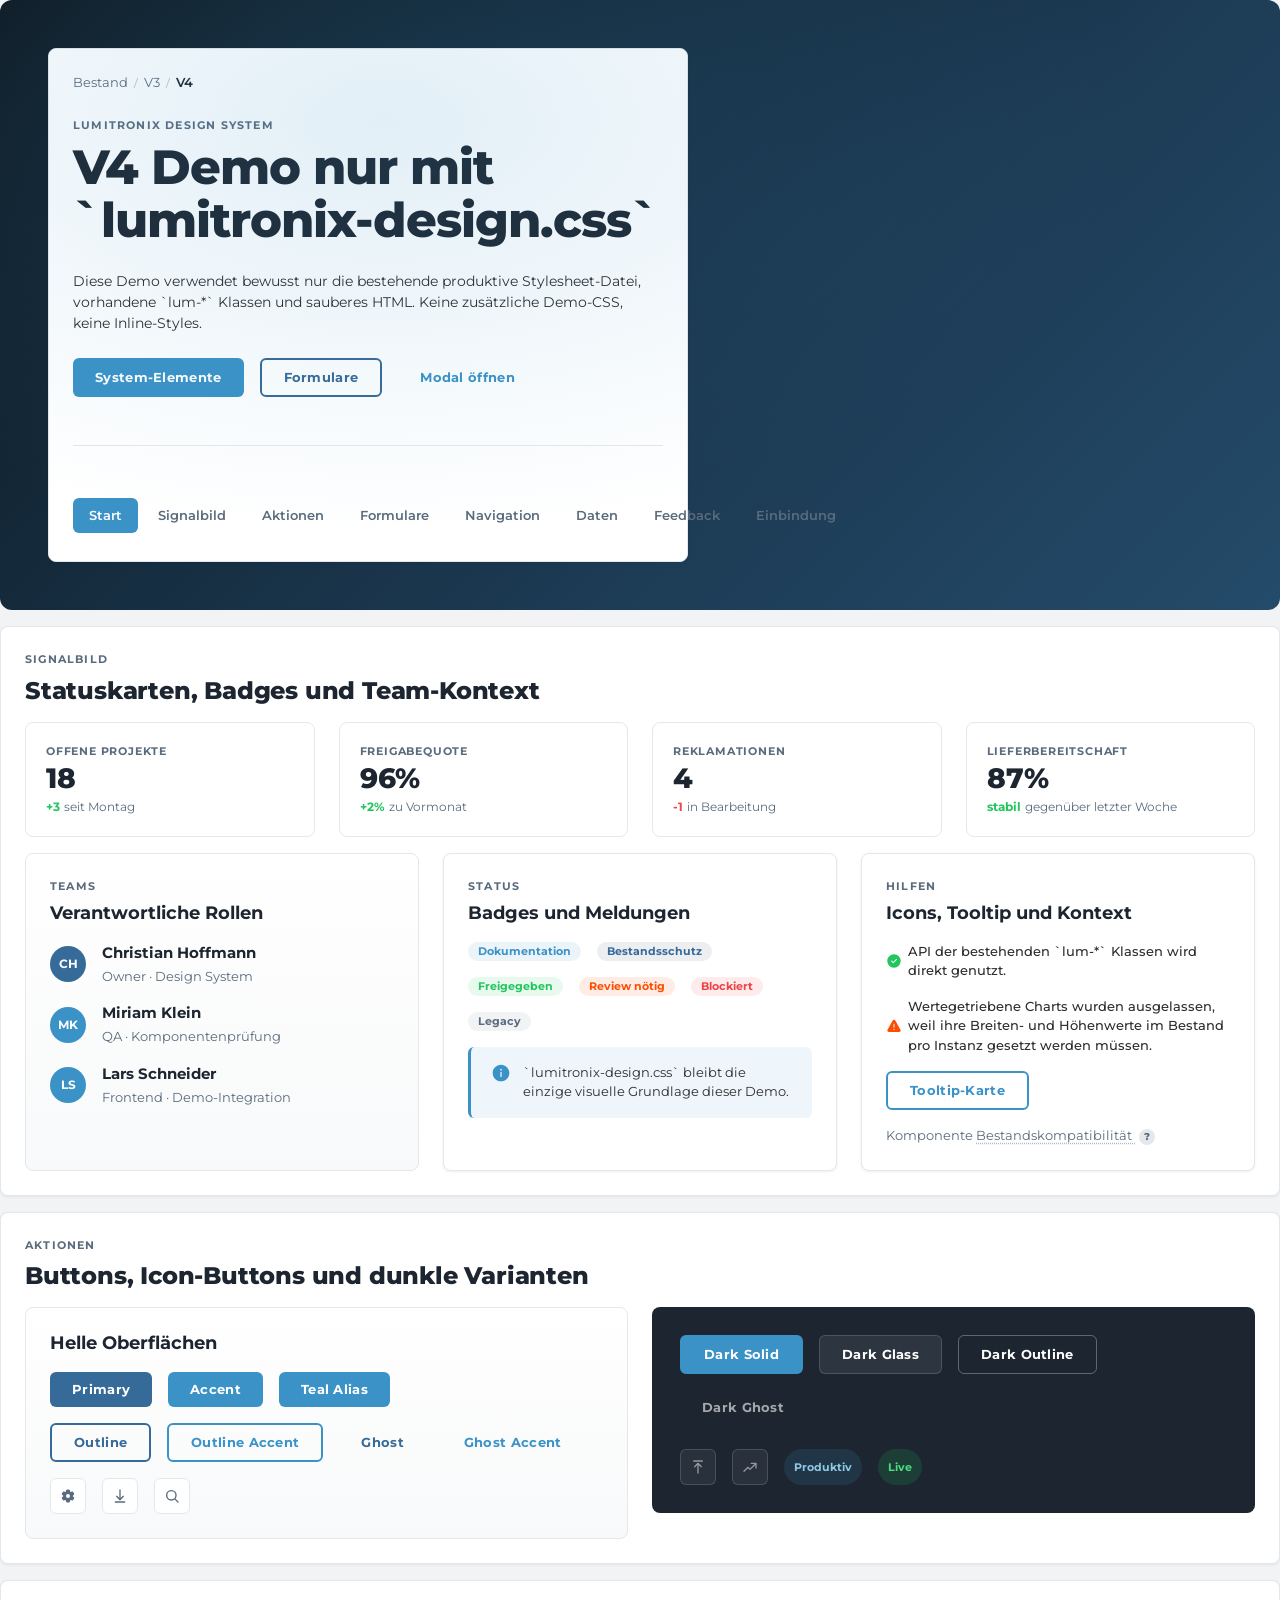
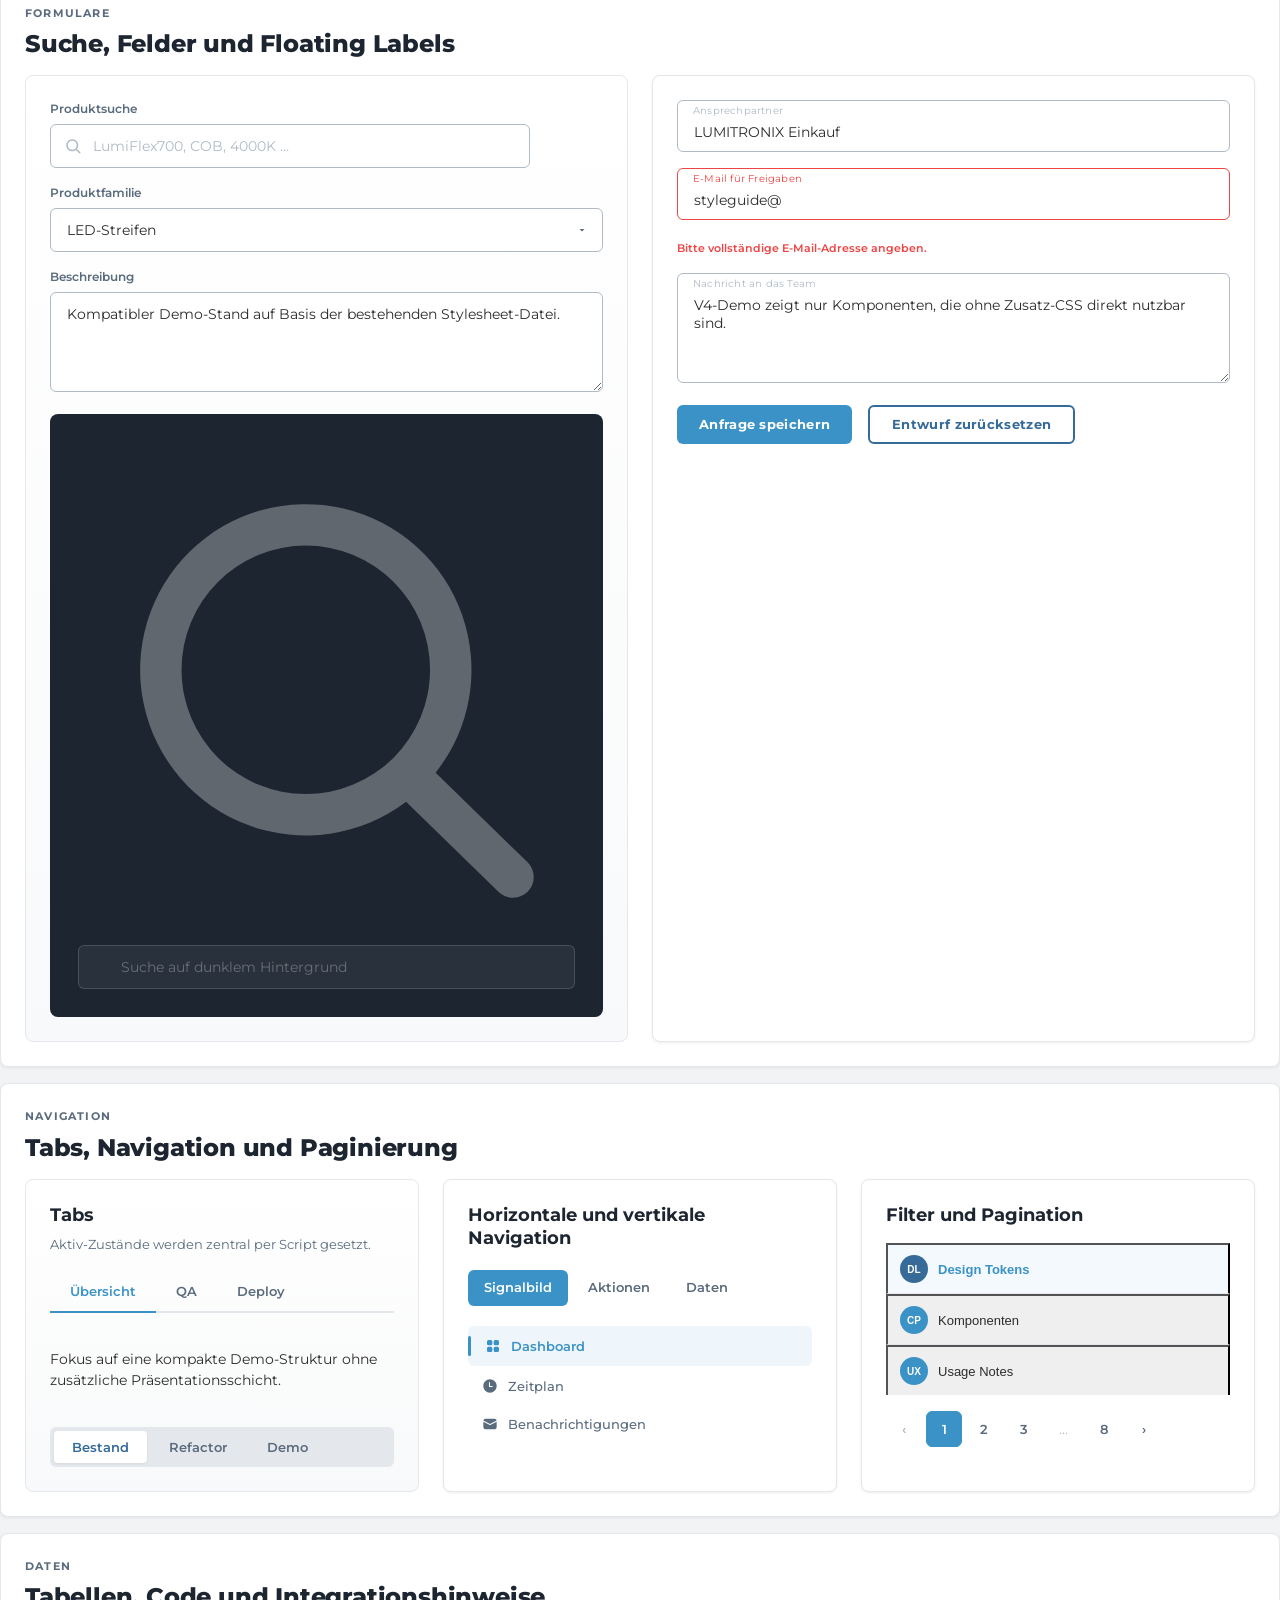
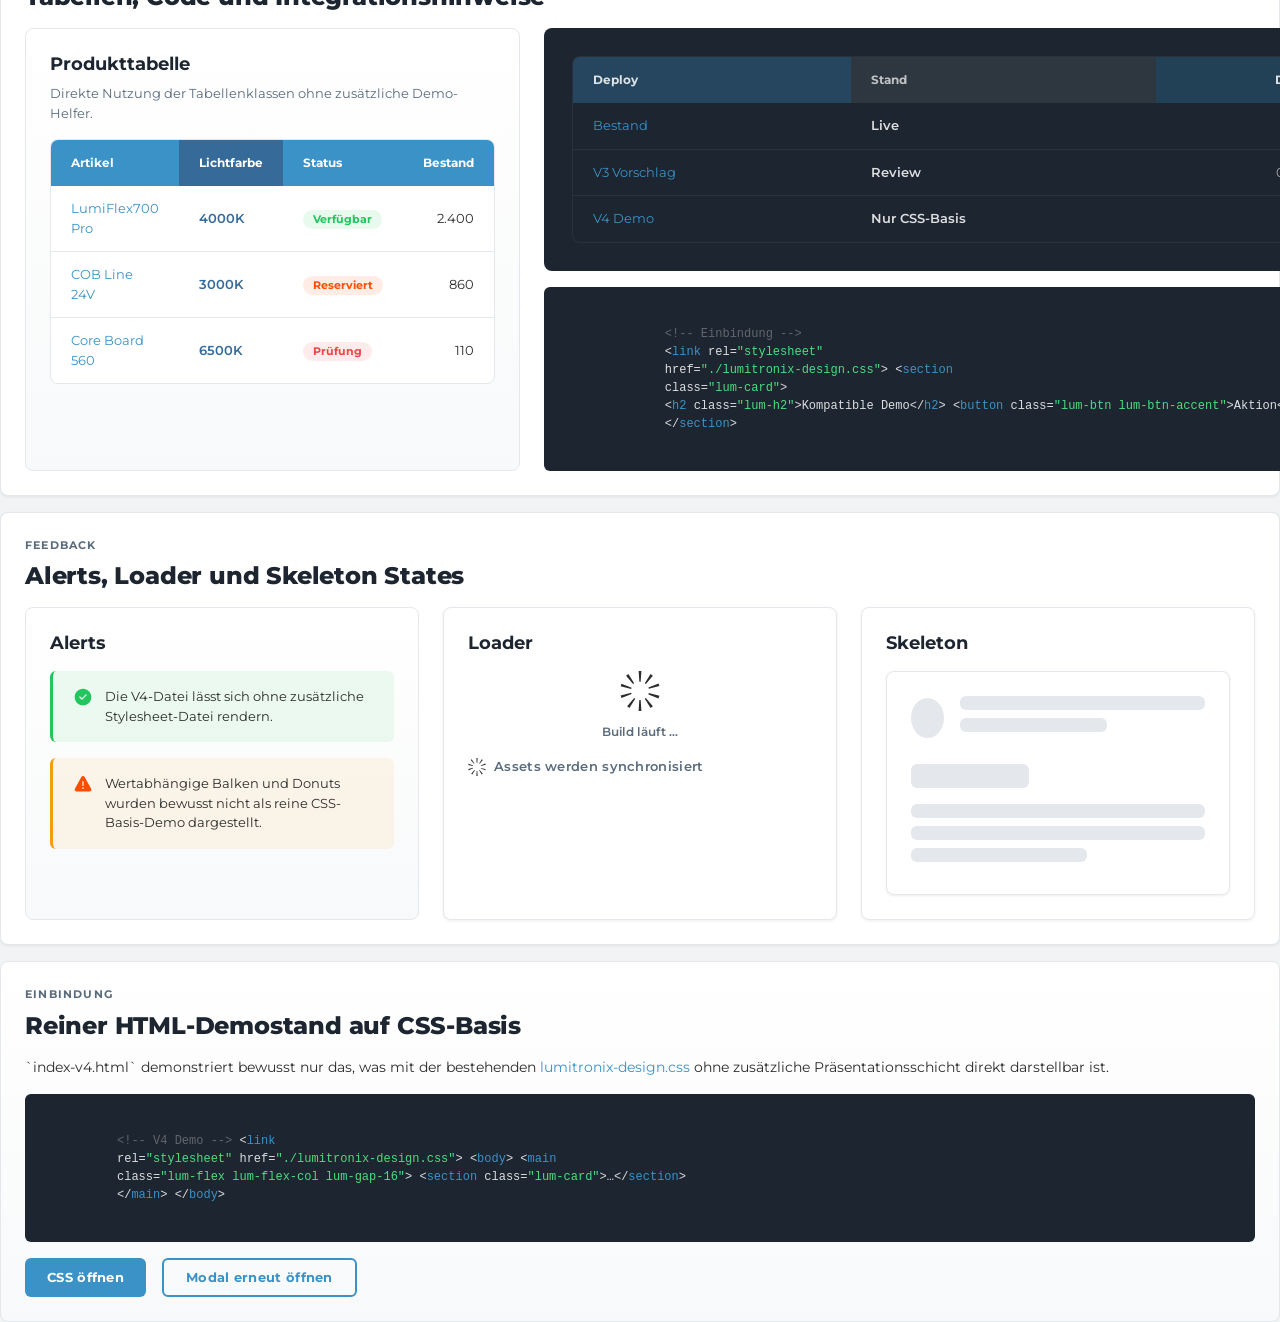
==== index-v4.html @ f173849e "feat: add v4 demo based on base stylesheet" ====
<!doctype html>
<html lang="de">
  <head>
    <meta charset="UTF-8" />
    <meta name="viewport" content="width=device-width,initial-scale=1.0" />
    <title>LUMITRONIX – Demo V4</title>
    <link rel="stylesheet" href="./lumitronix-design.css" />
    <link
      href="https://fonts.googleapis.com/css2?family=Montserrat:wght@400;500;600;700;800&display=swap"
      rel="stylesheet"
    />
    <link
      href="https://fonts.googleapis.com/css2?family=Oswald:wght@400;500;600;700&display=swap"
      rel="stylesheet"
    />
  </head>
  <body>
    <main class="lum-flex lum-flex-col lum-gap-16">
      <section id="start" class="lum-hero-bg">
        <div class="lum-card lum-max-w-lg">
          <nav class="lum-breadcrumbs" aria-label="Kontext">
            <a href="./index.html">Bestand</a>
            <span class="sep">/</span>
            <a href="./index-v3.html">V3</a>
            <span class="sep">/</span>
            <span class="current">V4</span>
          </nav>

          <p class="lum-overline lum-mt-24">LUMITRONIX Design System</p>
          <h1 class="lum-display lum-mt-8">
            V4 Demo nur mit `lumitronix-design.css`
          </h1>
          <p class="lum-body lum-mt-24">
            Diese Demo verwendet bewusst nur die bestehende produktive
            Stylesheet-Datei, vorhandene `lum-*` Klassen und sauberes HTML.
            Keine zusätzliche Demo-CSS, keine Inline-Styles.
          </p>

          <div class="lum-flex lum-flex-wrap lum-gap-16 lum-mt-24">
            <a class="lum-btn lum-btn-accent" href="#signalbild">
              System-Elemente
            </a>
            <a class="lum-btn lum-btn-outline" href="#formulare"> Formulare </a>
            <button
              class="lum-btn lum-btn-ghost-accent"
              type="button"
              data-modal-open="demo-modal"
            >
              Modal öffnen
            </button>
          </div>

          <div class="lum-divider"></div>

          <nav class="lum-nav-h" aria-label="Abschnitte">
            <a class="active" href="#start">Start</a>
            <a href="#signalbild">Signalbild</a>
            <a href="#aktionen">Aktionen</a>
            <a href="#formulare">Formulare</a>
            <a href="#navigation">Navigation</a>
            <a href="#daten">Daten</a>
            <a href="#feedback">Feedback</a>
            <a href="#integration">Einbindung</a>
          </nav>
        </div>
      </section>

      <section
        id="signalbild"
        class="lum-card lum-flex lum-flex-col lum-gap-16"
      >
        <div>
          <p class="lum-overline">Signalbild</p>
          <h2 class="lum-h2 lum-mt-8">Statuskarten, Badges und Team-Kontext</h2>
        </div>

        <div class="lum-grid-4">
          <article class="lum-stat-card">
            <span class="lum-stat-card-label">Offene Projekte</span>
            <strong class="lum-stat-card-value">18</strong>
            <span class="lum-stat-card-sub">
              <span class="lum-stat-card-up">+3</span>
              seit Montag
            </span>
          </article>

          <article class="lum-stat-card">
            <span class="lum-stat-card-label">Freigabequote</span>
            <strong class="lum-stat-card-value">96%</strong>
            <span class="lum-stat-card-sub">
              <span class="lum-stat-card-up">+2%</span>
              zu Vormonat
            </span>
          </article>

          <article class="lum-stat-card">
            <span class="lum-stat-card-label">Reklamationen</span>
            <strong class="lum-stat-card-value">4</strong>
            <span class="lum-stat-card-sub">
              <span class="lum-stat-card-down">-1</span>
              in Bearbeitung
            </span>
          </article>

          <article class="lum-stat-card">
            <span class="lum-stat-card-label">Lieferbereitschaft</span>
            <strong class="lum-stat-card-value">87%</strong>
            <span class="lum-stat-card-sub">
              <span class="lum-stat-card-up">stabil</span>
              gegenüber letzter Woche
            </span>
          </article>
        </div>

        <div class="lum-grid-3">
          <article class="lum-card-gradient lum-flex lum-flex-col lum-gap-16">
            <div>
              <p class="lum-overline">Teams</p>
              <h3 class="lum-h3 lum-mt-8">Verantwortliche Rollen</h3>
            </div>

            <div class="lum-flex lum-flex-col lum-gap-16">
              <div class="lum-flex-center lum-gap-16">
                <span class="lum-avatar lum-avatar-md lum-avatar-primary"
                  >CH</span
                >
                <div class="lum-flex lum-flex-col lum-gap-4">
                  <strong class="lum-h4">Christian Hoffmann</strong>
                  <span class="lum-body-sm">Owner · Design System</span>
                </div>
              </div>

              <div class="lum-flex-center lum-gap-16">
                <span class="lum-avatar lum-avatar-md lum-avatar-accent"
                  >MK</span
                >
                <div class="lum-flex lum-flex-col lum-gap-4">
                  <strong class="lum-h4">Miriam Klein</strong>
                  <span class="lum-body-sm">QA · Komponentenprüfung</span>
                </div>
              </div>

              <div class="lum-flex-center lum-gap-16">
                <span class="lum-avatar lum-avatar-md lum-avatar-teal">LS</span>
                <div class="lum-flex lum-flex-col lum-gap-4">
                  <strong class="lum-h4">Lars Schneider</strong>
                  <span class="lum-body-sm">Frontend · Demo-Integration</span>
                </div>
              </div>
            </div>
          </article>

          <article class="lum-card lum-flex lum-flex-col lum-gap-16">
            <div>
              <p class="lum-overline">Status</p>
              <h3 class="lum-h3 lum-mt-8">Badges und Meldungen</h3>
            </div>

            <div class="lum-flex lum-flex-wrap lum-gap-16">
              <span class="lum-badge lum-badge-accent">Dokumentation</span>
              <span class="lum-badge lum-badge-primary">Bestandsschutz</span>
              <span class="lum-badge lum-badge-green">Freigegeben</span>
              <span class="lum-badge lum-badge-orange">Review nötig</span>
              <span class="lum-badge lum-badge-red">Blockiert</span>
              <span class="lum-badge lum-badge-gray">Legacy</span>
            </div>

            <div class="lum-alert lum-alert-info">
              <span class="lum-icon lum-icon-accent lum-icon-md">
                <svg viewBox="0 0 24 24" aria-hidden="true">
                  <path
                    d="M12.002 1.999c5.523 0 10.001 4.478 10.001 10.002c0 5.523-4.478 10.001-10.001 10.001C6.478 22.002 2 17.524 2 12.001C2 6.477 6.478 1.999 12.002 1.999M12 10.5a.75.75 0 0 0-.75.75v5a.75.75 0 0 0 1.5 0v-5a.75.75 0 0 0-.75-.75M12 9a1 1 0 1 0 0-2a1 1 0 0 0 0 2"
                  />
                </svg>
              </span>
              <div>
                `lumitronix-design.css` bleibt die einzige visuelle Grundlage
                dieser Demo.
              </div>
            </div>
          </article>

          <article class="lum-card lum-flex lum-flex-col lum-gap-16">
            <div>
              <p class="lum-overline">Hilfen</p>
              <h3 class="lum-h3 lum-mt-8">Icons, Tooltip und Kontext</h3>
            </div>

            <span class="lum-icon-text">
              <span class="lum-icon lum-icon-green lum-icon-sm">
                <svg viewBox="0 0 24 24" aria-hidden="true">
                  <path
                    d="M12 2c5.523 0 10 4.477 10 10s-4.477 10-10 10S2 17.523 2 12S6.477 2 12 2m3.22 6.97l-4.47 4.47l-1.97-1.97a.75.75 0 0 0-1.06 1.06l2.5 2.5a.75.75 0 0 0 1.06 0l5-5a.75.75 0 1 0-1.06-1.06"
                  />
                </svg>
              </span>
              API der bestehenden `lum-*` Klassen wird direkt genutzt.
            </span>

            <span class="lum-icon-text">
              <span class="lum-icon lum-icon-orange lum-icon-sm">
                <svg viewBox="0 0 24 24" aria-hidden="true">
                  <path
                    d="M10.03 3.659c.856-1.548 3.081-1.548 3.937 0l7.746 14.001c.83 1.5-.255 3.34-1.969 3.34H4.254c-1.715 0-2.8-1.84-1.97-3.34zM12.997 17A.999.999 0 1 0 11 17a.999.999 0 0 0 1.997 0m-.259-7.853a.75.75 0 0 0-1.493.103l.004 4.501l.007.102a.75.75 0 0 0 1.493-.103l-.004-4.502z"
                  />
                </svg>
              </span>
              Wertegetriebene Charts wurden ausgelassen, weil ihre Breiten- und
              Höhenwerte im Bestand pro Instanz gesetzt werden müssen.
            </span>

            <div class="lum-tooltip-card">
              <button
                class="lum-btn lum-btn-sm lum-btn-outline-accent"
                type="button"
              >
                Tooltip-Karte
              </button>
              <div class="lum-tooltip-content">
                Die Demo bleibt absichtlich nah an der vorhandenen CSS-API und
                verzichtet auf zusätzliche Hüllklassen.
              </div>
            </div>

            <p class="lum-body-sm">
              Komponente
              <span
                class="lum-tooltip-text"
                data-tooltip="Public API bleibt erhalten, Demo verzichtet auf zusätzliche Präsentations-CSS."
              >
                Bestandskompatibilität
              </span>
              <span
                class="lum-info-icon"
                data-tooltip="Nur vorhandene Klassen aus der produktiven CSS-Datei."
                >?</span
              >
            </p>
          </article>
        </div>
      </section>

      <section id="aktionen" class="lum-card lum-flex lum-flex-col lum-gap-16">
        <div>
          <p class="lum-overline">Aktionen</p>
          <h2 class="lum-h2 lum-mt-8">
            Buttons, Icon-Buttons und dunkle Varianten
          </h2>
        </div>

        <div class="lum-grid-2">
          <article class="lum-card-gradient lum-flex lum-flex-col lum-gap-16">
            <h3 class="lum-h3">Helle Oberflächen</h3>

            <div class="lum-flex lum-flex-wrap lum-gap-16">
              <a class="lum-btn lum-btn-primary" href="#integration">Primary</a>
              <a class="lum-btn lum-btn-accent" href="#daten">Accent</a>
              <a class="lum-btn lum-btn-teal" href="#feedback">Teal Alias</a>
            </div>

            <div class="lum-flex lum-flex-wrap lum-gap-16">
              <button class="lum-btn lum-btn-outline" type="button">
                Outline
              </button>
              <button class="lum-btn lum-btn-outline-accent" type="button">
                Outline Accent
              </button>
              <button class="lum-btn lum-btn-ghost" type="button">Ghost</button>
              <button class="lum-btn lum-btn-ghost-accent" type="button">
                Ghost Accent
              </button>
            </div>

            <div class="lum-flex lum-flex-wrap lum-gap-16">
              <button
                class="lum-btn-icon"
                type="button"
                data-tooltip="Einstellungen"
              >
                <svg viewBox="0 0 24 24" aria-hidden="true">
                  <path
                    d="M12.012 2.25c.734.008 1.465.093 2.182.253a.75.75 0 0 1 .582.649l.17 1.527a1.384 1.384 0 0 0 1.927 1.116l1.4-.615a.75.75 0 0 1 .85.174a9.8 9.8 0 0 1 2.205 3.792a.75.75 0 0 1-.272.825l-1.241.916a1.38 1.38 0 0 0 0 2.226l1.243.915a.75.75 0 0 1 .272.826a9.8 9.8 0 0 1-2.204 3.792a.75.75 0 0 1-.849.175l-1.406-.617a1.38 1.38 0 0 0-1.926 1.114l-.17 1.526a.75.75 0 0 1-.571.647a9.5 9.5 0 0 1-4.406 0a.75.75 0 0 1-.572-.647l-.169-1.524a1.382 1.382 0 0 0-1.925-1.11l-1.406.616a.75.75 0 0 1-.85-.175a9.8 9.8 0 0 1-2.203-3.796a.75.75 0 0 1 .272-.826l1.243-.916a1.38 1.38 0 0 0 0-2.226l-1.243-.914a.75.75 0 0 1-.272-.826a9.8 9.8 0 0 1 2.205-3.792a.75.75 0 0 1 .85-.174l1.4.615a1.387 1.387 0 0 0 1.93-1.118l.17-1.526a.75.75 0 0 1 .583-.65q1.074-.238 2.201-.252M12 9a3 3 0 1 0 0 6a3 3 0 0 0 0-6"
                  />
                </svg>
              </button>

              <button
                class="lum-btn-icon"
                type="button"
                data-tooltip="Download"
              >
                <svg viewBox="0 0 24 24" aria-hidden="true">
                  <path
                    d="M13 3a1 1 0 1 0-2 0v12.086l-3.293-3.293a1 1 0 0 0-1.414 1.414l5 5a1 1 0 0 0 1.414 0l5-5a1 1 0 0 0-1.414-1.414L13 15.086zM5 20a1 1 0 1 0 0 2h14a1 1 0 1 0 0-2z"
                  />
                </svg>
              </button>

              <button class="lum-btn-icon" type="button" data-tooltip="Suchen">
                <svg viewBox="0 0 24 24" aria-hidden="true">
                  <path
                    d="M15.843 17.368a8 8 0 1 1 1.428-1.4l4.427 4.316a1 1 0 1 1-1.396 1.432zM17 11a6 6 0 1 0-12 0a6 6 0 0 0 12 0"
                  />
                </svg>
              </button>
            </div>
          </article>

          <article class="lum-flex lum-flex-col lum-gap-16">
            <div class="lum-dark-bg">
              <div class="lum-flex lum-flex-wrap lum-gap-16">
                <button class="lum-btn lum-btn-dark-solid" type="button">
                  Dark Solid
                </button>
                <button class="lum-btn lum-btn-dark-glass" type="button">
                  Dark Glass
                </button>
                <button class="lum-btn lum-btn-dark-outline" type="button">
                  Dark Outline
                </button>
                <button class="lum-btn lum-btn-dark-ghost" type="button">
                  Dark Ghost
                </button>
              </div>

              <div class="lum-mt-24">
                <div class="lum-flex lum-flex-wrap lum-gap-16">
                  <button
                    class="lum-btn-icon-dark lum-tooltip-light"
                    type="button"
                    data-tooltip="Freigeben"
                  >
                    <svg viewBox="0 0 24 24" aria-hidden="true">
                      <path
                        d="M5.5 2a1 1 0 0 0 0 2h13a1 1 0 1 0 0-2zm7.207 3.793a1 1 0 0 0-1.414 0l-5 5a1 1 0 1 0 1.414 1.414L11 8.914V21a1 1 0 1 0 2 0V8.914l3.293 3.293a1 1 0 0 0 1.414-1.414z"
                      />
                    </svg>
                  </button>

                  <button
                    class="lum-btn-icon-dark lum-tooltip-light"
                    type="button"
                    data-tooltip="Bereitstellen"
                  >
                    <svg viewBox="0 0 24 24" aria-hidden="true">
                      <path
                        d="M14.003 5.5H21a1 1 0 0 1 .993.883L22 6.5v7a1 1 0 0 1-1.994.117L20 13.5l-.001-4.586l-7.292 7.293a1 1 0 0 1-1.32.084l-.094-.083l-2.296-2.292l-5.288 5.29a1 1 0 0 1-1.497-1.32l.083-.095l5.994-5.996a1 1 0 0 1 1.32-.084l.094.083l2.296 2.292L18.584 7.5h-4.581a1 1 0 0 1-.993-.883l-.007-.117a1 1 0 0 1 .883-.993z"
                      />
                    </svg>
                  </button>

                  <span class="lum-badge lum-badge-dark-accent">Produktiv</span>
                  <span class="lum-badge lum-badge-dark-green">Live</span>
                </div>
              </div>
            </div>
          </article>
        </div>
      </section>

      <section id="formulare" class="lum-card lum-flex lum-flex-col lum-gap-16">
        <div>
          <p class="lum-overline">Formulare</p>
          <h2 class="lum-h2 lum-mt-8">Suche, Felder und Floating Labels</h2>
        </div>

        <div class="lum-grid-2">
          <article class="lum-card-gradient lum-flex lum-flex-col lum-gap-16">
            <div>
              <label class="lum-label" for="product-search">Produktsuche</label>
              <div class="lum-search-wrap">
                <svg viewBox="0 0 24 24" aria-hidden="true">
                  <path
                    d="M15.843 17.368a8 8 0 1 1 1.428-1.4l4.427 4.316a1 1 0 1 1-1.396 1.432zM17 11a6 6 0 1 0-12 0a6 6 0 0 0 12 0"
                  />
                </svg>
                <input
                  id="product-search"
                  class="lum-search"
                  type="search"
                  placeholder="LumiFlex700, COB, 4000K …"
                />
              </div>
            </div>

            <div>
              <label class="lum-label" for="product-family"
                >Produktfamilie</label
              >
              <select id="product-family" class="lum-select">
                <option>LED-Streifen</option>
                <option>Module</option>
                <option>Leuchten</option>
                <option>Steuerungen</option>
              </select>
            </div>

            <div>
              <label class="lum-label" for="product-note">Beschreibung</label>
              <textarea
                id="product-note"
                class="lum-textarea"
                placeholder="Kurzer Hinweis für Einkauf, Technik oder Vertrieb"
              >
Kompatibler Demo-Stand auf Basis der bestehenden Stylesheet-Datei.</textarea
              >
            </div>

            <div class="lum-dark-bg">
              <div class="lum-search-dark-wrap">
                <svg viewBox="0 0 24 24" aria-hidden="true">
                  <path
                    d="M15.843 17.368a8 8 0 1 1 1.428-1.4l4.427 4.316a1 1 0 1 1-1.396 1.432zM17 11a6 6 0 1 0-12 0a6 6 0 0 0 12 0"
                  />
                </svg>
                <input
                  class="lum-search-dark"
                  type="search"
                  placeholder="Suche auf dunklem Hintergrund"
                />
              </div>
            </div>
          </article>

          <article class="lum-card lum-flex lum-flex-col lum-gap-16">
            <div class="lum-float-field">
              <input
                id="contact-name"
                class="lum-input"
                type="text"
                placeholder=" "
                value="LUMITRONIX Einkauf"
              />
              <label class="lum-float-label" for="contact-name"
                >Ansprechpartner</label
              >
            </div>

            <div class="lum-float-field">
              <input
                id="contact-email"
                class="lum-input lum-input-error"
                type="email"
                placeholder=" "
                value="styleguide@"
              />
              <label class="lum-float-label" for="contact-email">
                E-Mail für Freigaben
              </label>
            </div>
            <div class="lum-float-error">
              Bitte vollständige E-Mail-Adresse angeben.
            </div>

            <div class="lum-float-field">
              <textarea
                id="contact-message"
                class="lum-textarea"
                placeholder=" "
              >
V4-Demo zeigt nur Komponenten, die ohne Zusatz-CSS direkt nutzbar sind.</textarea
              >
              <label class="lum-float-label" for="contact-message">
                Nachricht an das Team
              </label>
            </div>

            <div class="lum-flex lum-flex-wrap lum-gap-16">
              <button class="lum-btn lum-btn-accent" type="button">
                Anfrage speichern
              </button>
              <button class="lum-btn lum-btn-outline" type="button">
                Entwurf zurücksetzen
              </button>
            </div>
          </article>
        </div>
      </section>

      <section
        id="navigation"
        class="lum-card lum-flex lum-flex-col lum-gap-16"
      >
        <div>
          <p class="lum-overline">Navigation</p>
          <h2 class="lum-h2 lum-mt-8">Tabs, Navigation und Paginierung</h2>
        </div>

        <div class="lum-grid-3">
          <article class="lum-card-gradient lum-flex lum-flex-col lum-gap-16">
            <div>
              <h3 class="lum-h3">Tabs</h3>
              <p class="lum-body-sm lum-mt-8">
                Aktiv-Zustände werden zentral per Script gesetzt.
              </p>
            </div>

            <div
              class="lum-tabs"
              data-tab-group="release"
              role="tablist"
              aria-label="Release-Ansichten"
            >
              <button
                class="lum-tab active"
                type="button"
                data-tab-trigger
                data-tab-value="overview"
                role="tab"
                aria-selected="true"
              >
                Übersicht
              </button>
              <button
                class="lum-tab"
                type="button"
                data-tab-trigger
                data-tab-value="qa"
                role="tab"
                aria-selected="false"
              >
                QA
              </button>
              <button
                class="lum-tab"
                type="button"
                data-tab-trigger
                data-tab-value="deploy"
                role="tab"
                aria-selected="false"
              >
                Deploy
              </button>
            </div>

            <div
              class="lum-tab-panel active"
              data-tab-group="release"
              data-tab-panel="overview"
            >
              <p class="lum-body">
                Fokus auf eine kompakte Demo-Struktur ohne zusätzliche
                Präsentationsschicht.
              </p>
            </div>
            <div
              class="lum-tab-panel"
              data-tab-group="release"
              data-tab-panel="qa"
              hidden
            >
              <p class="lum-body">
                HTML bleibt frei von Inline-Styles und `onclick`-Handlern.
              </p>
            </div>
            <div
              class="lum-tab-panel"
              data-tab-group="release"
              data-tab-panel="deploy"
              hidden
            >
              <p class="lum-body">
                Die Demo ist für Netlify als statische Datei direkt
                veröffentlichbar.
              </p>
            </div>

            <div
              class="lum-tabs-seg"
              data-tab-group="perspective"
              role="tablist"
              aria-label="Perspektiven"
            >
              <button
                class="lum-tab-seg active"
                type="button"
                data-tab-trigger
                role="tab"
                aria-selected="true"
              >
                Bestand
              </button>
              <button
                class="lum-tab-seg"
                type="button"
                data-tab-trigger
                role="tab"
                aria-selected="false"
              >
                Refactor
              </button>
              <button
                class="lum-tab-seg"
                type="button"
                data-tab-trigger
                role="tab"
                aria-selected="false"
              >
                Demo
              </button>
            </div>
          </article>

          <article class="lum-card lum-flex lum-flex-col lum-gap-16">
            <div>
              <h3 class="lum-h3">Horizontale und vertikale Navigation</h3>
            </div>

            <nav class="lum-nav-h" aria-label="Sektionen">
              <a class="active" href="#signalbild">Signalbild</a>
              <a href="#aktionen">Aktionen</a>
              <a href="#daten">Daten</a>
            </nav>

            <nav class="lum-nav-v" aria-label="Teilbereiche">
              <button class="active" type="button">
                <span class="lum-icon lum-icon-accent lum-icon-sm">
                  <svg viewBox="0 0 24 24" aria-hidden="true">
                    <path
                      d="M8.75 13A2.25 2.25 0 0 1 11 15.25v3.5A2.25 2.25 0 0 1 8.75 21h-3.5A2.25 2.25 0 0 1 3 18.75v-3.5A2.25 2.25 0 0 1 5.25 13zm10 0A2.25 2.25 0 0 1 21 15.25v3.5A2.25 2.25 0 0 1 18.75 21h-3.5A2.25 2.25 0 0 1 13 18.75v-3.5A2.25 2.25 0 0 1 15.25 13zm-10-10A2.25 2.25 0 0 1 11 5.25v3.5A2.25 2.25 0 0 1 8.75 11h-3.5A2.25 2.25 0 0 1 3 8.75v-3.5A2.25 2.25 0 0 1 5.25 3zm10 0A2.25 2.25 0 0 1 21 5.25v3.5A2.25 2.25 0 0 1 18.75 11h-3.5A2.25 2.25 0 0 1 13 8.75v-3.5A2.25 2.25 0 0 1 15.25 3z"
                    />
                  </svg>
                </span>
                Dashboard
              </button>
              <button type="button">
                <span class="lum-icon lum-icon-gray lum-icon-sm">
                  <svg viewBox="0 0 24 24" aria-hidden="true">
                    <path
                      d="M15.25 13.5h-4a.75.75 0 0 1-.75-.75v-6a.75.75 0 0 1 1.5 0V12h3.25a.75.75 0 0 1 0 1.5M12 2C6.478 2 2 6.478 2 12s4.478 10 10 10s10-4.478 10-10S17.522 2 12 2"
                    />
                  </svg>
                </span>
                Zeitplan
              </button>
              <button type="button">
                <span class="lum-icon lum-icon-gray lum-icon-sm">
                  <svg viewBox="0 0 24 24" aria-hidden="true">
                    <path
                      d="M22 8.608v8.142a3.25 3.25 0 0 1-3.066 3.245L18.75 20H5.25a3.25 3.25 0 0 1-3.245-3.066L2 16.75V8.608l9.652 5.056a.75.75 0 0 0 .696 0zM5.25 4h13.5a3.25 3.25 0 0 1 3.234 2.924L12 12.154l-9.984-5.23a3.25 3.25 0 0 1 3.048-2.919z"
                    />
                  </svg>
                </span>
                Benachrichtigungen
              </button>
            </nav>
          </article>

          <article class="lum-card lum-flex lum-flex-col lum-gap-16">
            <div>
              <h3 class="lum-h3">Filter und Pagination</h3>
            </div>

            <div class="lum-filter-list">
              <button class="lum-filter-item active" type="button">
                <span class="lum-avatar lum-avatar-sm lum-avatar-primary"
                  >DL</span
                >
                Design Tokens
              </button>
              <button class="lum-filter-item" type="button">
                <span class="lum-avatar lum-avatar-sm lum-avatar-accent"
                  >CP</span
                >
                Komponenten
              </button>
              <button class="lum-filter-item" type="button">
                <span class="lum-avatar lum-avatar-sm lum-avatar-teal">UX</span>
                Usage Notes
              </button>
            </div>

            <nav class="lum-pagination" aria-label="Seitennavigation">
              <button class="lum-page disabled" type="button">‹</button>
              <button class="lum-page active" type="button">1</button>
              <button class="lum-page" type="button">2</button>
              <button class="lum-page" type="button">3</button>
              <span class="lum-page-dots">…</span>
              <button class="lum-page" type="button">8</button>
              <button class="lum-page" type="button">›</button>
            </nav>
          </article>
        </div>
      </section>

      <section id="daten" class="lum-card lum-flex lum-flex-col lum-gap-16">
        <div>
          <p class="lum-overline">Daten</p>
          <h2 class="lum-h2 lum-mt-8">
            Tabellen, Code und Integrationshinweise
          </h2>
        </div>

        <div class="lum-grid-2">
          <article class="lum-card-gradient lum-flex lum-flex-col lum-gap-16">
            <div>
              <h3 class="lum-h3">Produkttabelle</h3>
              <p class="lum-body-sm lum-mt-8">
                Direkte Nutzung der Tabellenklassen ohne zusätzliche
                Demo-Helfer.
              </p>
            </div>

            <div class="lum-table-wrap">
              <table class="lum-table">
                <thead>
                  <tr>
                    <th class="lum-col-group-a">Artikel</th>
                    <th class="lum-col-group-b">Lichtfarbe</th>
                    <th>Status</th>
                    <th class="r">Bestand</th>
                  </tr>
                </thead>
                <tbody>
                  <tr>
                    <td class="lum-col-group-a">LumiFlex700 Pro</td>
                    <td class="lum-col-group-b">4000K</td>
                    <td>
                      <span class="lum-badge lum-badge-green">Verfügbar</span>
                    </td>
                    <td class="r">2.400</td>
                  </tr>
                  <tr>
                    <td class="lum-col-group-a">COB Line 24V</td>
                    <td class="lum-col-group-b">3000K</td>
                    <td>
                      <span class="lum-badge lum-badge-orange">Reserviert</span>
                    </td>
                    <td class="r">860</td>
                  </tr>
                  <tr>
                    <td class="lum-col-group-a">Core Board 560</td>
                    <td class="lum-col-group-b">6500K</td>
                    <td>
                      <span class="lum-badge lum-badge-red">Prüfung</span>
                    </td>
                    <td class="r">110</td>
                  </tr>
                </tbody>
              </table>
            </div>
          </article>

          <article class="lum-flex lum-flex-col lum-gap-16">
            <div class="lum-dark-bg">
              <div class="lum-table-dark-wrap">
                <table class="lum-table lum-table-dark">
                  <thead>
                    <tr>
                      <th class="lum-col-group-a">Deploy</th>
                      <th class="lum-col-group-b">Stand</th>
                      <th class="r">Dauer</th>
                    </tr>
                  </thead>
                  <tbody>
                    <tr>
                      <td class="lum-col-group-a">Bestand</td>
                      <td class="lum-col-group-b">Live</td>
                      <td class="r">04:12</td>
                    </tr>
                    <tr>
                      <td class="lum-col-group-a">V3 Vorschlag</td>
                      <td class="lum-col-group-b">Review</td>
                      <td class="r">06:48</td>
                    </tr>
                    <tr>
                      <td class="lum-col-group-a">V4 Demo</td>
                      <td class="lum-col-group-b">Nur CSS-Basis</td>
                      <td class="r">03:55</td>
                    </tr>
                  </tbody>
                </table>
              </div>
            </div>

            <div class="lum-code-block">
              <span class="lum-code-comment">&lt;!-- Einbindung --&gt;</span>
              &lt;<span class="lum-code-keyword">link</span> rel=<span
                class="lum-code-string"
                >"stylesheet"</span
              >
              href=<span class="lum-code-string">"./lumitronix-design.css"</span
              >&gt; &lt;<span class="lum-code-keyword">section</span>
              class=<span class="lum-code-string">"lum-card"</span>&gt;
              &lt;<span class="lum-code-keyword">h2</span> class=<span
                class="lum-code-string"
                >"lum-h2"</span
              >&gt;Kompatible Demo&lt;/<span class="lum-code-keyword">h2</span
              >&gt; &lt;<span class="lum-code-keyword">button</span> class=<span
                class="lum-code-string"
                >"lum-btn lum-btn-accent"</span
              >&gt;Aktion&lt;/<span class="lum-code-keyword">button</span>&gt;
              &lt;/<span class="lum-code-keyword">section</span>&gt;
            </div>
          </article>
        </div>
      </section>

      <section id="feedback" class="lum-card lum-flex lum-flex-col lum-gap-16">
        <div>
          <p class="lum-overline">Feedback</p>
          <h2 class="lum-h2 lum-mt-8">Alerts, Loader und Skeleton States</h2>
        </div>

        <div class="lum-grid-3">
          <article class="lum-card-gradient lum-flex lum-flex-col lum-gap-16">
            <h3 class="lum-h3">Alerts</h3>

            <div class="lum-alert lum-alert-success">
              <span class="lum-icon lum-icon-green lum-icon-md">
                <svg viewBox="0 0 24 24" aria-hidden="true">
                  <path
                    d="M12 2c5.523 0 10 4.477 10 10s-4.477 10-10 10S2 17.523 2 12S6.477 2 12 2m3.22 6.97l-4.47 4.47l-1.97-1.97a.75.75 0 0 0-1.06 1.06l2.5 2.5a.75.75 0 0 0 1.06 0l5-5a.75.75 0 1 0-1.06-1.06"
                  />
                </svg>
              </span>
              <div>
                Die V4-Datei lässt sich ohne zusätzliche Stylesheet-Datei
                rendern.
              </div>
            </div>

            <div class="lum-alert lum-alert-warning">
              <span class="lum-icon lum-icon-orange lum-icon-md">
                <svg viewBox="0 0 24 24" aria-hidden="true">
                  <path
                    d="M10.03 3.659c.856-1.548 3.081-1.548 3.937 0l7.746 14.001c.83 1.5-.255 3.34-1.969 3.34H4.254c-1.715 0-2.8-1.84-1.97-3.34zM12.997 17A.999.999 0 1 0 11 17a.999.999 0 0 0 1.997 0m-.259-7.853a.75.75 0 0 0-1.493.103l.004 4.501l.007.102a.75.75 0 0 0 1.493-.103l-.004-4.502z"
                  />
                </svg>
              </span>
              <div>
                Wertabhängige Balken und Donuts wurden bewusst nicht als reine
                CSS-Basis-Demo dargestellt.
              </div>
            </div>
          </article>

          <article class="lum-card lum-flex lum-flex-col lum-gap-16">
            <h3 class="lum-h3">Loader</h3>

            <div class="lum-loader">
              <svg
                class="lum-loader-sun"
                viewBox="0 0 47 48.5"
                fill="currentColor"
                aria-hidden="true"
              >
                <g transform="translate(-8.14,-12.67)">
                  <path
                    class="r0"
                    d="M32.46,25.85l0.88-13.18H30l0.88,13.18h1.62Z"
                  />
                  <path
                    class="r1"
                    d="M38.77,28.43l8.46-10.14l-2.74-1.99l-7.03,11.18l1.31,0.95Z"
                  />
                  <path
                    class="r2"
                    d="M42.36,34.22l12.81-3.23l-1.05-3.21l-12.26,4.91l0.5,1.53Z"
                  />
                  <path
                    class="r3"
                    d="M41.86,41.02l12.26,4.9l1.05-3.21l-12.81-3.23l-0.5,1.54Z"
                  />
                  <path
                    class="r4"
                    d="M38.77,45.27l-1.31,0.95l7.03,11.18l2.74-1.99l-8.46-10.14Z"
                  />
                  <path
                    class="r5"
                    d="M32.46,47.85h-1.62l-0.88,13.18h3.38l-0.88-13.18Z"
                  />
                  <path
                    class="r6"
                    d="M25.84,46.22l-1.31-0.95L16.08,55.41l2.73,1.99l7.03-11.18Z"
                  />
                  <path
                    class="r7"
                    d="M20.95,34.46L8.14,31.22l1.04-3.21l12.27,4.91l-0.5,1.54Z"
                  />
                  <path
                    class="r8"
                    d="M21.45,40.56L9.18,45.46l-1.04-3.21l12.81-3.23l0.5,1.54Z"
                  />
                  <path
                    class="r9"
                    d="M24.54,27.48l-7.03-11.18l-2.73,1.99l8.46,10.14l1.3-0.95Z"
                  />
                </g>
              </svg>
              <span class="lum-loader-text">Build läuft …</span>
            </div>

            <div class="lum-loader lum-loader-inline">
              <svg
                class="lum-loader-sun"
                viewBox="0 0 47 48.5"
                fill="currentColor"
                aria-hidden="true"
              >
                <g transform="translate(-8.14,-12.67)">
                  <path
                    class="r0"
                    d="M32.46,25.85l0.88-13.18H30l0.88,13.18h1.62Z"
                  />
                  <path
                    class="r1"
                    d="M38.77,28.43l8.46-10.14l-2.74-1.99l-7.03,11.18l1.31,0.95Z"
                  />
                  <path
                    class="r2"
                    d="M42.36,34.22l12.81-3.23l-1.05-3.21l-12.26,4.91l0.5,1.53Z"
                  />
                  <path
                    class="r3"
                    d="M41.86,41.02l12.26,4.9l1.05-3.21l-12.81-3.23l-0.5,1.54Z"
                  />
                  <path
                    class="r4"
                    d="M38.77,45.27l-1.31,0.95l7.03,11.18l2.74-1.99l-8.46-10.14Z"
                  />
                  <path
                    class="r5"
                    d="M32.46,47.85h-1.62l-0.88,13.18h3.38l-0.88-13.18Z"
                  />
                  <path
                    class="r6"
                    d="M25.84,46.22l-1.31-0.95L16.08,55.41l2.73,1.99l7.03-11.18Z"
                  />
                  <path
                    class="r7"
                    d="M20.95,34.46L8.14,31.22l1.04-3.21l12.27,4.91l-0.5,1.54Z"
                  />
                  <path
                    class="r8"
                    d="M21.45,40.56L9.18,45.46l-1.04-3.21l12.81-3.23l0.5,1.54Z"
                  />
                  <path
                    class="r9"
                    d="M24.54,27.48l-7.03-11.18l-2.73,1.99l8.46,10.14l1.3-0.95Z"
                  />
                </g>
              </svg>
              <span class="lum-loader-text">Assets werden synchronisiert</span>
            </div>
          </article>

          <article class="lum-card lum-flex lum-flex-col lum-gap-16">
            <h3 class="lum-h3">Skeleton</h3>

            <div class="lum-card">
              <div class="lum-flex-center lum-gap-16">
                <div class="lum-skeleton lum-skeleton-avatar"></div>
                <div class="lum-w-full">
                  <div class="lum-skeleton lum-skeleton-text lum-mb-8"></div>
                  <div class="lum-skeleton lum-skeleton-text"></div>
                </div>
              </div>
              <div class="lum-mt-24">
                <div class="lum-skeleton lum-skeleton-heading"></div>
                <div class="lum-skeleton lum-skeleton-text"></div>
                <div class="lum-skeleton lum-skeleton-text"></div>
                <div class="lum-skeleton lum-skeleton-text"></div>
              </div>
            </div>
          </article>
        </div>
      </section>

      <section
        id="integration"
        class="lum-card-gradient lum-flex lum-flex-col lum-gap-16"
      >
        <div>
          <p class="lum-overline">Einbindung</p>
          <h2 class="lum-h2 lum-mt-8">Reiner HTML-Demostand auf CSS-Basis</h2>
        </div>

        <p class="lum-body">
          `index-v4.html` demonstriert bewusst nur das, was mit der bestehenden
          <a href="./lumitronix-design.css">lumitronix-design.css</a> ohne
          zusätzliche Präsentationsschicht direkt darstellbar ist.
        </p>

        <div class="lum-code-block">
          <span class="lum-code-comment">&lt;!-- V4 Demo --&gt;</span> &lt;<span
            class="lum-code-keyword"
            >link</span
          >
          rel=<span class="lum-code-string">"stylesheet"</span> href=<span
            class="lum-code-string"
            >"./lumitronix-design.css"</span
          >&gt; &lt;<span class="lum-code-keyword">body</span>&gt; &lt;<span
            class="lum-code-keyword"
            >main</span
          >
          class=<span class="lum-code-string"
            >"lum-flex lum-flex-col lum-gap-16"</span
          >&gt; &lt;<span class="lum-code-keyword">section</span> class=<span
            class="lum-code-string"
            >"lum-card"</span
          >&gt;…&lt;/<span class="lum-code-keyword">section</span>&gt;
          &lt;/<span class="lum-code-keyword">main</span>&gt; &lt;/<span
            class="lum-code-keyword"
            >body</span
          >&gt;
        </div>

        <div class="lum-flex lum-flex-wrap lum-gap-16">
          <a class="lum-btn lum-btn-accent" href="./lumitronix-design.css">
            CSS öffnen
          </a>
          <button
            class="lum-btn lum-btn-outline-accent"
            type="button"
            data-modal-open="demo-modal"
          >
            Modal erneut öffnen
          </button>
        </div>
      </section>
    </main>

    <div
      class="lum-modal-backdrop"
      id="demo-modal"
      data-modal-backdrop
      aria-hidden="true"
    >
      <div
        class="lum-modal"
        role="dialog"
        aria-modal="true"
        aria-labelledby="demo-modal-title"
        tabindex="-1"
      >
        <div class="lum-modal-header">
          <div class="lum-modal-title" id="demo-modal-title">
            V4 Demo bestätigt
          </div>
          <button class="lum-modal-close" type="button" data-modal-close>
            <svg viewBox="0 0 24 24" fill="currentColor" aria-hidden="true">
              <path
                d="M4.397 4.554l.073-.084a.75.75 0 0 1 .976-.073l.084.073L12 10.939l6.47-6.47a.75.75 0 1 1 1.06 1.061L13.061 12l6.47 6.47a.75.75 0 0 1-1.061 1.06L12 13.061l-6.47 6.47a.75.75 0 0 1-1.06-1.061L10.939 12l-6.47-6.47a.75.75 0 0 1-.072-.976"
              />
            </svg>
          </button>
        </div>

        <div class="lum-modal-body">
          Die Seite referenziert nur `lumitronix-design.css`, nutzt bestehende
          `lum-*` Klassen und hält die Interaktion in einer kleinen zentralen
          Script-Schicht.
        </div>

        <div class="lum-modal-footer">
          <button
            class="lum-btn lum-btn-outline"
            type="button"
            data-modal-close
          >
            Schließen
          </button>
          <a class="lum-btn lum-btn-accent" href="./index-v4.html"
            >Datei öffnen</a
          >
        </div>
      </div>
    </div>

    <script>
      (() => {
        const activateTabs = (group, value) => {
          const groupName = group.dataset.tabGroup;
          const triggers = Array.from(
            group.querySelectorAll("[data-tab-trigger]"),
          );
          const panels = Array.from(
            document.querySelectorAll(
              `[data-tab-panel][data-tab-group="${groupName}"]`,
            ),
          );

          triggers.forEach((trigger, index) => {
            const isActive =
              trigger.dataset.tabValue === value ||
              (!value && index === 0 && !trigger.classList.contains("active"));
            trigger.classList.toggle("active", isActive);
            trigger.setAttribute("aria-selected", isActive ? "true" : "false");
            trigger.tabIndex = isActive ? 0 : -1;
          });

          panels.forEach((panel) => {
            const isActive = panel.dataset.tabPanel === value;
            panel.classList.toggle("active", isActive);
            panel.hidden = !isActive;
          });
        };

        document.querySelectorAll("[data-tab-group]").forEach((group) => {
          const triggers = Array.from(
            group.querySelectorAll("[data-tab-trigger]"),
          );
          const initialTrigger =
            triggers.find((trigger) => trigger.classList.contains("active")) ??
            triggers[0];

          if (initialTrigger?.dataset.tabValue) {
            activateTabs(group, initialTrigger.dataset.tabValue);
          } else {
            triggers.forEach((trigger) => {
              const isActive = trigger === initialTrigger;
              trigger.setAttribute(
                "aria-selected",
                isActive ? "true" : "false",
              );
              trigger.tabIndex = isActive ? 0 : -1;
            });
          }

          triggers.forEach((trigger) => {
            trigger.addEventListener("click", () => {
              if (trigger.dataset.tabValue) {
                activateTabs(group, trigger.dataset.tabValue);
                return;
              }

              triggers.forEach((candidate) => {
                const isActive = candidate === trigger;
                candidate.classList.toggle("active", isActive);
                candidate.setAttribute(
                  "aria-selected",
                  isActive ? "true" : "false",
                );
                candidate.tabIndex = isActive ? 0 : -1;
              });
            });
          });
        });

        const setModalState = (backdrop, isOpen) => {
          backdrop.classList.toggle("open", isOpen);
          backdrop.setAttribute("aria-hidden", isOpen ? "false" : "true");

          if (isOpen) {
            const focusTarget = backdrop.querySelector("[data-modal-close]");
            (focusTarget ?? backdrop.querySelector(".lum-modal"))?.focus();
            return;
          }

          backdrop.__opener?.focus?.();
        };

        document.querySelectorAll("[data-modal-open]").forEach((trigger) => {
          trigger.addEventListener("click", () => {
            const backdrop = document.getElementById(
              trigger.getAttribute("data-modal-open"),
            );
            if (!backdrop) return;
            backdrop.__opener = trigger;
            setModalState(backdrop, true);
          });
        });

        document
          .querySelectorAll("[data-modal-backdrop]")
          .forEach((backdrop) => {
            backdrop.addEventListener("click", (event) => {
              if (
                event.target === backdrop ||
                event.target.closest("[data-modal-close]")
              ) {
                setModalState(backdrop, false);
              }
            });
          });

        document.addEventListener("keydown", (event) => {
          if (event.key !== "Escape") return;
          document
            .querySelectorAll("[data-modal-backdrop].open")
            .forEach((backdrop) => setModalState(backdrop, false));
        });
      })();
    </script>
  </body>
</html>
---- lumitronix-design.css ----
/* ═══════════════════════════════════════════════════════════════
   LUMITRONIX Design System — lumitronix-design.css
   Single Source of Truth · Zentral auf Netlify gehostet
   Einbindung: <link rel="stylesheet" href="https://lum-styleguide.netlify.app/lumitronix-design.css">
   Version 2.0 · 2026-03
   ═══════════════════════════════════════════════════════════════ */

/* ─────────────────────────────────────
   §1  DESIGN TOKEN
   ───────────────────────────────────── */
:root {
  /* Farben — Kernpalette */
  --lum-dark:     #1C2530;
  --lum-primary:  #366A99;
  --lum-accent:   #3B92C7;
  --lum-teal:     #3B92C7;
  --lum-mint:     #8B9BAA;
  --lum-light:    #E4E8EC;
  --lum-cream:    #F2F3F4;
  --lum-white:    #FFFFFF;

  /* Farben — Text */
  --lum-text:     #2C2C2C;
  --lum-gray:     #5A6B7D;
  --lum-lgray:    #B0BAC4;

  /* Farben — Status */
  --lum-green:    #22C55E;
  --lum-red:      #EF4444;
  --lum-orange:   #FF4D00;
  --lum-yellow:   #F59E0B;

  /* Radien */
  --lum-radius-btn: var(--lum-radius-sm);   /* Buttons, Inputs, Badges */
  --lum-radius-sm:  6px;   /* Icon-Buttons, Tags, kleine Elemente */
  --lum-radius-md:  8px;   /* Cards, Alerts, Tabellen */
  --lum-radius-lg:  12px;  /* Große Container, Hero-Boxen */

  /* Schatten */
  --lum-shadow:    0 1px 3px rgba(28,37,48,.08);

  /* Gradienten */
  --lum-grad-primary:   linear-gradient(135deg, #152C3E 0%, #1C3A52 50%, #244B6A 100%);
  --lum-grad-accent:    linear-gradient(135deg, #3B92C7 0%, #5BB5E0 100%);
  --lum-grad-teal:      linear-gradient(135deg, #3B92C7 0%, #5BB5E0 100%);
  --lum-grad-dark:      linear-gradient(160deg, #0E1820 0%, #1C2530 40%, #243344 100%);
  --lum-grad-hero:      linear-gradient(135deg, #0E1820 0%, #152C3E 35%, #1D3C56 65%, #244B6A 100%);
  --lum-grad-subtle:    linear-gradient(180deg, #F2F3F4 0%, #E4E8EC 100%);
  --lum-grad-card:      linear-gradient(180deg, #FFFFFF 0%, #F8F9FA 100%);
  --lum-grad-glow:      radial-gradient(ellipse at 30% 20%, rgba(59,146,199,.15) 0%, transparent 60%);

  /* Typografie */
  --lum-font:       'Montserrat', 'Helvetica Neue', Helvetica, Arial, sans-serif;
  --lum-font-condensed: 'Oswald', 'Montserrat', Helvetica, Arial, sans-serif;
  --lum-font-mono:  'Courier New', 'Consolas', monospace;

  /* Übergänge */
  --lum-ease:       cubic-bezier(.4, 0, .2, 1);
  --lum-transition: all .2s var(--lum-ease);
}


/* ─────────────────────────────────────
   §2  RESET & BASIS
   ───────────────────────────────────── */
*, *::before, *::after { box-sizing: border-box; margin: 0; padding: 0; }

body {
  font-family: var(--lum-font);
  font-size: 14px;
  line-height: 1.5;
  color: var(--lum-text);
  background: var(--lum-cream);
  -webkit-font-smoothing: antialiased;
  -moz-osx-font-smoothing: grayscale;
}


/* ─────────────────────────────────────
   §3  TYPOGRAFIE
   ───────────────────────────────────── */
.lum-h1 { font-size: 32px; font-weight: 800; color: var(--lum-dark); line-height: 1.2; letter-spacing: -.3px; }
.lum-h2 { font-size: 24px; font-weight: 800; color: var(--lum-dark); line-height: 1.25; letter-spacing: -.2px; }
.lum-h3 { font-size: 18px; font-weight: 700; color: var(--lum-dark); line-height: 1.3; }
.lum-h4 { font-size: 15px; font-weight: 700; color: var(--lum-dark); line-height: 1.4; }
.lum-body { font-size: 14px; font-weight: 400; color: var(--lum-text); line-height: 1.5; }
.lum-body-sm { font-size: 13px; font-weight: 400; color: var(--lum-gray); line-height: 1.5; }
.lum-caption { font-size: 12px; font-weight: 500; color: var(--lum-gray); line-height: 1.4; }
.lum-overline { font-size: 11px; font-weight: 700; letter-spacing: 1.2px; text-transform: uppercase; color: var(--lum-gray); }
.lum-display { font-size: 48px; font-weight: 800; color: var(--lum-dark); line-height: 1.1; letter-spacing: -1px; }
.lum-stat { font-size: 36px; font-weight: 800; color: var(--lum-accent); line-height: 1; }



/* Links */
a:not([class]) { color: var(--lum-accent); text-decoration: none; }
a:not([class]):hover { text-decoration: underline; }
/* ─────────────────────────────────────
   §4  BUTTONS
   ───────────────────────────────────── */
.lum-btn {
  display: inline-flex; align-items: center; gap: 8px;
  border: none; padding: 11px 22px; border-radius: var(--lum-radius-btn);
  font-family: var(--lum-font); font-size: 13px; font-weight: 700; letter-spacing: .3px;
  cursor: pointer; text-decoration: none; transition: var(--lum-transition);
  line-height: 1;
}
.lum-btn:active { transform: translateY(1px); }
.lum-btn svg { width: 16px; height: 16px; fill: currentColor; flex-shrink: 0; }
.lum-btn-sm { padding: 11px 22px; font-size: 13px; }
.lum-btn-lg { padding: 11px 22px; font-size: 13px; }

/* Filled */
.lum-btn-primary { background: var(--lum-primary); color: #fff; }
.lum-btn-primary:hover { background: #245070; }
.lum-btn-accent { background: var(--lum-accent); color: #fff; }
.lum-btn-accent:hover { background: #2874A0; }
.lum-btn-teal { background: var(--lum-accent); color: #fff; }
.lum-btn-teal:hover { background: #2874A0; }

/* Outline */
.lum-btn-outline { background: transparent; border: 2px solid var(--lum-primary); color: var(--lum-primary); }
.lum-btn-outline:hover { background: rgba(54,106,153,.08); border-color: #245070; color: #245070; }
.lum-btn-outline-accent { background: transparent; border: 2px solid var(--lum-accent); color: var(--lum-accent); }
.lum-btn-outline-accent:hover { background: rgba(59,146,199,.06); border-color: #2874A0; color: #2874A0; }

/* Ghost */
.lum-btn-ghost { background: transparent; color: var(--lum-primary); border: none; }
.lum-btn-ghost:hover { color: #245070; background: rgba(54,106,153,.05); }
.lum-btn-ghost-accent { background: transparent; color: var(--lum-accent); border: none; }
.lum-btn-ghost-accent:hover { color: #2874A0; background: rgba(59,146,199,.05); }

/* Dark BG variants */
.lum-btn-dark-solid { background: var(--lum-accent); color: #fff; border: 2px solid var(--lum-accent); }
.lum-btn-dark-solid:hover { background: #2874A0; border-color: #2874A0; }
.lum-btn-dark-accent { background: var(--lum-accent); color: #fff; border: 2px solid var(--lum-accent); }
.lum-btn-dark-accent:hover { background: #2874A0; border-color: #2874A0; }
.lum-btn-dark-glass { background: rgba(255,255,255,.08); color: #fff; border: 1px solid rgba(255,255,255,.15); }
.lum-btn-dark-glass:hover { background: rgba(255,255,255,.14); border-color: rgba(255,255,255,.25); }
.lum-btn-dark-outline { background: transparent; border: 1px solid rgba(255,255,255,.3); color: #fff; }
.lum-btn-dark-outline:hover { border-color: rgba(255,255,255,.6); }
.lum-btn-dark-ghost { background: transparent; color: rgba(255,255,255,.6); border: none; }
.lum-btn-dark-ghost:hover { color: #fff; background: rgba(255,255,255,.06); }


/* ─────────────────────────────────────
   §5  ICON-BUTTONS
   ───────────────────────────────────── */
.lum-btn-icon {
  width: 36px; height: 36px; padding: 0;
  display: inline-flex; align-items: center; justify-content: center;
  border-radius: var(--lum-radius-btn); border: 1px solid var(--lum-light);
  background: var(--lum-white); color: var(--lum-gray);
  transition: var(--lum-transition); cursor: pointer;
}
.lum-btn-icon:hover { border-color: var(--lum-accent); color: var(--lum-accent); background: rgba(59,146,199,.04); }
.lum-btn-icon:active { transform: translateY(1px); }
.lum-btn-icon svg { width: 16px; height: 16px; fill: currentColor; }

.lum-btn-icon-dark {
  width: 36px; height: 36px; padding: 0;
  display: inline-flex; align-items: center; justify-content: center;
  border-radius: var(--lum-radius-btn); border: 1px solid rgba(255,255,255,.15);
  background: rgba(255,255,255,.06); color: rgba(255,255,255,.5);
  transition: var(--lum-transition); cursor: pointer;
}
.lum-btn-icon-dark:hover { border-color: var(--lum-accent); color: var(--lum-accent); background: rgba(59,146,199,.1); }
.lum-btn-icon-dark:active { transform: translateY(1px); }
.lum-btn-icon-dark svg { width: 16px; height: 16px; fill: currentColor; }


/* ─────────────────────────────────────
   §6  ICON-SYSTEM
   Icons via SVG inline oder als CSS-Klassen.
   Basis-Container für konsistente Größe & Farbe.
   ───────────────────────────────────── */
.lum-icon {
  display: inline-flex; align-items: center; justify-content: center;
  width: 20px; height: 20px; flex-shrink: 0;
  color: currentColor;
}
.lum-icon svg { width: 100%; height: 100%; fill: currentColor; }
.lum-icon-xs { width: 14px; height: 14px; }
.lum-icon-sm { width: 16px; height: 16px; }
.lum-icon-md { width: 20px; height: 20px; }
.lum-icon-lg { width: 24px; height: 24px; }
.lum-icon-xl { width: 32px; height: 32px; }
.lum-icon-2xl { width: 48px; height: 48px; }

/* Farbvarianten */
.lum-icon-primary { color: var(--lum-primary); }
.lum-icon-accent { color: var(--lum-accent); }
.lum-icon-teal { color: var(--lum-accent); }
.lum-icon-gray { color: var(--lum-gray); }
.lum-icon-white { color: #fff; }
.lum-icon-green { color: var(--lum-green); }
.lum-icon-red { color: var(--lum-red); }
.lum-icon-orange { color: var(--lum-orange); }

/* Icon im Kreis-Container */
.lum-icon-circle {
  display: inline-flex; align-items: center; justify-content: center;
  border-radius: 50%; flex-shrink: 0;
}
.lum-icon-circle-sm { width: 32px; height: 32px; }
.lum-icon-circle-md { width: 40px; height: 40px; }
.lum-icon-circle-lg { width: 56px; height: 56px; }

.lum-icon-circle-primary { background: rgba(54,106,153,.1); color: var(--lum-primary); }
.lum-icon-circle-accent { background: rgba(59,146,199,.1); color: var(--lum-accent); }
.lum-icon-circle-teal { background: rgba(59,146,199,.1); color: var(--lum-accent); }
.lum-icon-circle-green { background: rgba(34,197,94,.1); color: var(--lum-green); }
.lum-icon-circle-red { background: rgba(239,68,68,.1); color: var(--lum-red); }
.lum-icon-circle-orange { background: rgba(255,77,0,.1); color: var(--lum-orange); }

/* Icon auf dunklem Hintergrund */
.lum-icon-circle-dark { background: rgba(255,255,255,.08); color: rgba(255,255,255,.7); }
.lum-icon-circle-dark-teal { background: rgba(59,146,199,.15); color: var(--lum-accent); }
.lum-icon-circle-dark-accent { background: rgba(59,146,199,.15); color: var(--lum-accent); }

/* Icon + Text inline */
.lum-icon-text {
  display: inline-flex; align-items: center; gap: 6px;
  font-size: 13px; font-weight: 500; color: var(--lum-text);
}
.lum-icon-text .lum-icon { flex-shrink: 0; }


/* ─────────────────────────────────────
   §7  TOOLTIPS
   ───────────────────────────────────── */
/* T1 — Dunkel (heller BG) */
[data-tooltip] { position: relative; }
[data-tooltip]::after {
  content: attr(data-tooltip);
  position: absolute; bottom: calc(100% + 8px); left: 50%;
  transform: translateX(-50%) translateY(4px);
  background: var(--lum-dark); color: #fff;
  font-size: 12px; font-weight: 500; padding: 8px 14px;
  border-radius: var(--lum-radius-btn); white-space: nowrap;
  opacity: 0; pointer-events: none; transition: all .2s; z-index: 50;
}
[data-tooltip]::before {
  content: ''; position: absolute; bottom: calc(100% + 2px); left: 50%;
  transform: translateX(-50%); border: 5px solid transparent;
  border-top-color: var(--lum-dark); opacity: 0; transition: all .2s; z-index: 50;
}
[data-tooltip]:hover::after, [data-tooltip]:hover::before { opacity: 1; }
[data-tooltip]:hover::after { transform: translateX(-50%) translateY(0); }

/* T3 — Hell (dunkler BG) */
.lum-tooltip-light[data-tooltip]::after {
  background: var(--lum-white); color: var(--lum-text);
  font-weight: 600; box-shadow: 0 4px 16px rgba(0,0,0,.2);
}
.lum-tooltip-light[data-tooltip]::before { border-top-color: var(--lum-white); }



/* Text-Tooltip — gepunktete Unterstreichung für Inline-Text */
[data-tooltip].lum-tooltip-text {
  text-decoration: underline; text-decoration-style: dotted;
  text-decoration-color: var(--lum-lgray); text-underline-offset: 3px;
}

/* Info-Icon — Fragezeichen-Kreis hinter Fachbegriffen */
.lum-info-icon {
  display: inline-flex; align-items: center; justify-content: center;
  width: 16px; height: 16px; border-radius: 50%;
  background: var(--lum-light); color: var(--lum-gray);
  font-size: 10px; font-weight: 800;
  vertical-align: middle; margin-left: 4px; line-height: 1;
  font-family: var(--lum-font); transition: all .2s;
}
.lum-info-icon:hover { background: var(--lum-accent); color: #fff; }

/* Rich-Tooltip — Karten-Tooltip mit strukturiertem Inhalt */
.lum-tooltip-card { position: relative; }
.lum-tooltip-card .lum-tooltip-content {
  position: absolute; bottom: calc(100% + 10px); left: 50%;
  transform: translateX(-50%) translateY(4px);
  background: var(--lum-dark); color: #fff;
  padding: 16px 20px; border-radius: var(--lum-radius-sm);
  min-width: 260px; max-width: 320px;
  opacity: 0; pointer-events: none; transition: all .2s; z-index: 50;
  box-shadow: 0 8px 32px rgba(0,0,0,.25);
}
.lum-tooltip-card:hover .lum-tooltip-content {
  opacity: 1; transform: translateX(-50%) translateY(0); pointer-events: auto;
}
.lum-tooltip-card .lum-tooltip-content::after {
  content: ''; position: absolute; top: 100%; left: 50%;
  transform: translateX(-50%); border: 6px solid transparent;
  border-top-color: var(--lum-dark);
}

/* ─────────────────────────────────────
   §8  SUCHLEISTEN
   ───────────────────────────────────── */
.lum-search-wrap { position: relative; max-width: 480px; }
.lum-search-wrap svg {
  position: absolute; left: 14px; top: 50%; transform: translateY(-50%);
  width: 18px; height: 18px; fill: var(--lum-lgray);
  pointer-events: none; transition: fill .2s;
}
.lum-search-wrap:focus-within svg { fill: var(--lum-accent); }

/* S1 — Border, primäre Suche */
.lum-search {
  width: 100%; padding: 12px 14px 12px 42px;
  border: 1px solid var(--lum-lgray); border-radius: var(--lum-radius-btn);
  font-family: var(--lum-font); font-size: 14px; color: var(--lum-text);
  background: var(--lum-white); outline: none; transition: var(--lum-transition);
}
.lum-search::placeholder { color: var(--lum-lgray); }
.lum-search:focus { border-color: var(--lum-accent); box-shadow: 0 0 0 3px rgba(59,146,199,.1); }

/* S4 — Dunkel */
.lum-search-dark {
  width: 100%; padding: 12px 14px 12px 42px;
  border: 1px solid rgba(255,255,255,.15); border-radius: var(--lum-radius-btn);
  font-family: var(--lum-font); font-size: 14px; color: #fff;
  background: rgba(255,255,255,.06); outline: none; transition: var(--lum-transition);
}
.lum-search-dark::placeholder { color: rgba(255,255,255,.3); }
.lum-search-dark:focus { border-color: var(--lum-accent); background: rgba(255,255,255,.1); }
.lum-search-dark-wrap svg { fill: rgba(255,255,255,.3); }
.lum-search-dark-wrap:focus-within svg { fill: var(--lum-accent); }

/* S5 — Minimal, Unterstrich */
.lum-search-minimal {
  width: 100%; padding: 10px 4px 10px 32px;
  border: none; border-bottom: 2px solid var(--lum-light); border-radius: 0;
  font-family: var(--lum-font); font-size: 13px; color: var(--lum-text);
  background: transparent; outline: none; transition: var(--lum-transition);
}
.lum-search-minimal::placeholder { color: var(--lum-lgray); }
.lum-search-minimal:focus { border-bottom-color: var(--lum-accent); }
.lum-search-minimal-wrap svg { left: 4px; width: 16px; height: 16px; }


/* ─────────────────────────────────────
   §9  FORMULARFELDER
   ───────────────────────────────────── */
.lum-input {
  width: 100%; padding: 12px 16px;
  border: 1px solid var(--lum-lgray); border-radius: var(--lum-radius-btn);
  font-family: var(--lum-font); font-size: 14px; color: var(--lum-text);
  background: var(--lum-white); outline: none; transition: var(--lum-transition);
}
.lum-input::placeholder { color: var(--lum-lgray); }
.lum-input:focus { border-color: var(--lum-accent); box-shadow: 0 0 0 3px rgba(59,146,199,.1); }
.lum-input-error { border-color: var(--lum-red); }
.lum-input-error:focus { box-shadow: 0 0 0 3px rgba(239,68,68,.1); }

.lum-label {
  display: block; font-size: 12px; font-weight: 600;
  color: var(--lum-gray); margin-bottom: 6px;
}

.lum-select {
  width: 100%; padding: 12px 40px 12px 16px;
  border: 1px solid var(--lum-lgray); border-radius: var(--lum-radius-btn);
  font-family: var(--lum-font); font-size: 14px; color: var(--lum-text);
  background: var(--lum-white) url("data:image/svg+xml,%3Csvg xmlns='http://www.w3.org/2000/svg' width='12' height='12' viewBox='0 0 24 24'%3E%3Cpath fill='%235A6B7D' d='M7 10l5 5 5-5z'/%3E%3C/svg%3E") no-repeat right 14px center;
  appearance: none; outline: none; transition: var(--lum-transition); cursor: pointer;
}
.lum-select:focus { border-color: var(--lum-accent); box-shadow: 0 0 0 3px rgba(59,146,199,.1); }

.lum-textarea {
  width: 100%; padding: 12px 16px; min-height: 100px; resize: vertical;
  border: 1px solid var(--lum-lgray); border-radius: var(--lum-radius-btn);
  font-family: var(--lum-font); font-size: 14px; color: var(--lum-text);
  background: var(--lum-white); outline: none; transition: var(--lum-transition);
}
.lum-textarea:focus { border-color: var(--lum-accent); box-shadow: 0 0 0 3px rgba(59,146,199,.1); }



/* Number input — native spinner arrows */
.lum-input[type="number"] {
  -moz-appearance: textfield;
}
.lum-input[type="number"]::-webkit-inner-spin-button,
.lum-input[type="number"]::-webkit-outer-spin-button {
  opacity: 1; height: 28px;
}

/* Floating Label — Bevorzugte Formular-Variante
   Wrapper um lum-input / lum-select / lum-textarea.
   Spart vertikalen Platz, Label bleibt immer sichtbar.
   Für neue Formulare immer lum-float-field verwenden. */
.lum-float-field { position: relative; }
.lum-float-field .lum-input,
.lum-float-field .lum-select {
  padding: 16px;
}
.lum-float-field .lum-input:focus,
.lum-float-field .lum-input:not(:placeholder-shown) {
  padding: 22px 16px 10px;
}
.lum-float-field .lum-select {
  padding: 22px 40px 10px 16px;
}
.lum-float-field .lum-textarea {
  padding: 22px 16px 8px;
  min-height: 110px;
}

.lum-float-field .lum-float-label {
  position: absolute; left: 16px; top: 50%;
  transform: translateY(-50%);
  font-family: var(--lum-font);
  font-size: 14px; font-weight: 400;
  color: var(--lum-lgray);
  pointer-events: none;
  transition: all .2s var(--lum-ease);
  transform-origin: left center;
  line-height: 1.4;
}
.lum-float-field .lum-textarea ~ .lum-float-label {
  top: 16px;
  transform: none;
}

/* Float up: focus or filled */
.lum-float-field .lum-input:focus ~ .lum-float-label,
.lum-float-field .lum-input:not(:placeholder-shown) ~ .lum-float-label,
.lum-float-field .lum-textarea:focus ~ .lum-float-label,
.lum-float-field .lum-textarea:not(:placeholder-shown) ~ .lum-float-label,
.lum-float-field .lum-select:focus ~ .lum-float-label,
.lum-float-field .lum-select ~ .lum-float-label {
  top: 6px;
  transform: none;
  font-size: 10px; font-weight: 400;
  letter-spacing: .2px;
  color: var(--lum-lgray);
  line-height: 1;
}

/* Label tint on focus */
.lum-float-field .lum-input:focus ~ .lum-float-label,
.lum-float-field .lum-textarea:focus ~ .lum-float-label,
.lum-float-field .lum-select:focus ~ .lum-float-label {
  color: var(--lum-accent);
}

/* Error state */
.lum-float-field .lum-input-error ~ .lum-float-label {
  color: var(--lum-red) !important;
}

.lum-float-error {
  font-size: 11px; font-weight: 600;
  color: var(--lum-red); margin-top: 4px;
  display: flex; align-items: center; gap: 4px;
}

/* Info-Icon inside floating label remains hoverable */
.lum-float-field .lum-float-label .lum-info-icon {
  pointer-events: auto;
  width: 12px;
  height: 12px;
  margin-left: 3px;
  font-size: 8px;
  transform: translateY(-1px);
}


/* ─────────────────────────────────────
   §10  CARDS
   ───────────────────────────────────── */
.lum-card {
  background: var(--lum-white); border: 1px solid var(--lum-light);
  border-radius: var(--lum-radius-md); padding: 24px;
  box-shadow: var(--lum-shadow); transition: var(--lum-transition);
}
.lum-card:hover { box-shadow: var(--lum-shadow); }
.lum-card-dark {
  background: var(--lum-dark); border: 1px solid rgba(255,255,255,.06);
  border-radius: var(--lum-radius-md); padding: 24px;
}
.lum-card-gradient {
  background: var(--lum-grad-card);
  border: 1px solid var(--lum-light);
  border-radius: var(--lum-radius-md); padding: 24px;
}


/* ─────────────────────────────────────
   §11  BADGES & TAGS
   ───────────────────────────────────── */
.lum-badge {
  display: inline-flex; align-items: center; gap: 4px;
  padding: 4px 10px; border-radius: 20px;
  font-size: 11px; font-weight: 700; line-height: 1;
}
.lum-badge-accent { background: rgba(59,146,199,.1); color: var(--lum-accent); }
.lum-badge-teal { background: rgba(59,146,199,.1); color: var(--lum-accent); }
.lum-badge-green { background: rgba(34,197,94,.1); color: var(--lum-green); }
.lum-badge-red { background: rgba(239,68,68,.1); color: var(--lum-red); }
.lum-badge-orange { background: rgba(255,77,0,.1); color: var(--lum-orange); }
.lum-badge-gray { background: rgba(90,107,125,.08); color: var(--lum-gray); }
.lum-badge-primary { background: rgba(21,44,62,.08); color: var(--lum-primary); }

/* Badges auf dunklem BG */
.lum-badge-dark-teal { background: rgba(59,146,199,.15); color: var(--lum-accent); }
.lum-badge-dark-green { background: rgba(34,197,94,.15); color: #4ade80; }
.lum-badge-dark-red { background: rgba(239,68,68,.15); color: #f87171; }
.lum-badge-dark-accent { background: rgba(59,146,199,.15); color: #8fc7e6; }


/* ─────────────────────────────────────
   §12  ALERTS
   ───────────────────────────────────── */
.lum-alert {
  display: flex; align-items: flex-start; gap: 12px;
  padding: 16px 20px; border-radius: var(--lum-radius-sm);
  font-size: 13px; line-height: 1.5;
}
.lum-alert-info { background: rgba(59,146,199,.08); border-left: 3px solid var(--lum-accent); color: var(--lum-text); }
.lum-alert-success { background: rgba(34,197,94,.08); border-left: 3px solid var(--lum-green); color: var(--lum-text); }
.lum-alert-warning { background: rgba(245,158,11,.08); border-left: 3px solid var(--lum-yellow); color: var(--lum-text); }
.lum-alert-error { background: rgba(239,68,68,.08); border-left: 3px solid var(--lum-red); color: var(--lum-text); }


/* ─────────────────────────────────────
   §13  TABELLEN — Ruhig, spaltenbasiert
   Header: satte Farbfläche
   Spaltengruppen: Textfarbe, nicht BG
   ───────────────────────────────────── */
.lum-table-wrap {
  overflow-x: auto; border-radius: var(--lum-radius-md);
  border: 1px solid var(--lum-light); background: var(--lum-white);
}
.lum-table {
  width: 100%; border-collapse: collapse;
  font-size: 13px; line-height: 1.5;
}
.lum-table th {
  padding: 14px 20px; font-weight: 700; font-size: 12px;
  color: #fff; background: var(--lum-accent);
  text-align: left; border-bottom: none;
  white-space: nowrap;
}
.lum-table td {
  padding: 13px 20px; border-bottom: 1px solid var(--lum-light);
  color: var(--lum-text); vertical-align: middle;
}
.lum-table tbody tr:last-child td { border-bottom: none; }
.lum-table tbody tr:hover { background: rgba(59,146,199,.04); }

/* Spaltengruppen — über Textfarbe, nicht Hintergrund */
.lum-table td.lum-col-group-a { color: var(--lum-accent); }
.lum-table td.lum-col-group-b { color: var(--lum-primary); font-weight: 600; }
.lum-table td.lum-col-group-c { color: var(--lum-accent); }

/* Header-Varianten für Spaltengruppen (dunklerer/hellerer Akzent) */
.lum-table th.lum-col-group-a { background: var(--lum-accent); }
.lum-table th.lum-col-group-b { background: var(--lum-primary); }
.lum-table th.lum-col-group-c { background: var(--lum-accent); }

/* Kompakte Variante */
.lum-table-compact th { padding: 10px 14px; font-size: 11px; }
.lum-table-compact td { padding: 9px 14px; font-size: 12px; }

/* Dunkle Tabelle */
.lum-table-dark-wrap {
  overflow-x: auto; border-radius: var(--lum-radius-md);
  border: 1px solid rgba(255,255,255,.06); background: var(--lum-dark);
}
.lum-table-dark th {
  padding: 14px 20px; font-weight: 700; font-size: 12px;
  color: rgba(255,255,255,.85); background: rgba(59,146,199,.25);
  text-align: left; border-bottom: none;
  white-space: nowrap;
}
.lum-table-dark td {
  padding: 13px 20px; border-bottom: 1px solid rgba(255,255,255,.06);
  color: rgba(255,255,255,.6); vertical-align: middle;
}
.lum-table-dark tbody tr:last-child td { border-bottom: none; }
.lum-table-dark tbody tr:hover { background: rgba(255,255,255,.03); }

/* Dunkle Spaltengruppen — Textfarbe */
.lum-table-dark td.lum-col-group-a { color: var(--lum-accent); }
.lum-table-dark td.lum-col-group-b { color: rgba(255,255,255,.85); font-weight: 600; }
.lum-table-dark th.lum-col-group-a { background: rgba(59,146,199,.3); }
.lum-table-dark th.lum-col-group-b { background: rgba(255,255,255,.08); color: rgba(255,255,255,.7); }


/* ─────────────────────────────────────
   §14  CHARTS — CSS-basierte Balkendiagramme
   ───────────────────────────────────── */
.lum-chart { display: flex; flex-direction: column; gap: 10px; }
.lum-chart-bar-row {
  display: flex; align-items: center; gap: 12px;
  font-size: 13px;
}
.lum-chart-label {
  width: 100px; flex-shrink: 0; text-align: right;
  font-weight: 600; color: var(--lum-gray); font-size: 12px;
}
.lum-chart-track {
  flex: 1; height: 28px; background: var(--lum-light);
  border-radius: var(--lum-radius-btn); overflow: hidden; position: relative;
}
.lum-chart-fill {
  height: 100%; border-radius: var(--lum-radius-btn);
  transition: width .8s var(--lum-ease);
  display: flex; align-items: center; padding: 0 10px;
  font-size: 11px; font-weight: 700; color: #fff; white-space: nowrap;
}
.lum-chart-fill-primary { background: var(--lum-grad-primary); }
.lum-chart-fill-accent { background: var(--lum-grad-accent); }
.lum-chart-fill-teal { background: var(--lum-grad-teal); }
.lum-chart-fill-green { background: linear-gradient(135deg, #22C55E 0%, #4ade80 100%); }

/* Dunkle Chart-Variante */
.lum-chart-dark .lum-chart-label { color: rgba(255,255,255,.5); }
.lum-chart-dark .lum-chart-track { background: rgba(255,255,255,.06); }

/* Mini-Sparkline-Bar */
.lum-sparkbar {
  display: inline-flex; align-items: flex-end; gap: 2px; height: 24px;
}
.lum-sparkbar-col {
  width: 4px; border-radius: 2px; background: var(--lum-accent);
  transition: height .3s var(--lum-ease);
}

/* Donut / Ring via SVG Utility */
.lum-donut {
  position: relative; display: inline-flex;
}
.lum-donut svg { transform: rotate(-90deg); }
.lum-donut-label {
  position: absolute; inset: 0; display: flex;
  align-items: center; justify-content: center;
  font-size: 16px; font-weight: 800; color: var(--lum-dark);
}

/* Vertikale Säulen */
.lum-chart-cols {
  display: flex; align-items: flex-end; gap: 8px; height: 120px;
  padding: 0 4px;
}
.lum-chart-col {
  flex: 1; border-radius: 4px 4px 0 0;
  background: var(--lum-grad-accent);
  transition: height .6s var(--lum-ease);
  position: relative; min-width: 20px;
}
.lum-chart-col-label {
  position: absolute; bottom: -22px; left: 50%; transform: translateX(-50%);
  font-size: 10px; color: var(--lum-gray); white-space: nowrap;
}
.lum-chart-col-val {
  position: absolute; top: -18px; left: 50%; transform: translateX(-50%);
  font-size: 10px; font-weight: 700; color: var(--lum-dark); white-space: nowrap;
}
.lum-chart-col.lum-col-teal { background: var(--lum-grad-teal); }
.lum-chart-col.lum-col-primary { background: var(--lum-grad-primary); }
.lum-chart-col.lum-col-green { background: linear-gradient(180deg, #4ade80 0%, #22C55E 100%); }


/* ─────────────────────────────────────
   §15  STAT-CARDS
   ───────────────────────────────────── */
.lum-stat-card {
  display: flex; flex-direction: column; gap: 4px;
  padding: 20px; background: var(--lum-white);
  border: 1px solid var(--lum-light); border-radius: var(--lum-radius-md);
}
.lum-stat-card-label { font-size: 11px; font-weight: 700; letter-spacing: .8px; text-transform: uppercase; color: var(--lum-gray); }
.lum-stat-card-value { font-size: 28px; font-weight: 800; color: var(--lum-dark); line-height: 1.1; }
.lum-stat-card-sub { font-size: 12px; color: var(--lum-gray); display: flex; align-items: center; gap: 4px; }
.lum-stat-card-up { color: var(--lum-green); font-weight: 700; }
.lum-stat-card-down { color: var(--lum-red); font-weight: 700; }


/* ─────────────────────────────────────
   §16  AVATAR
   ───────────────────────────────────── */
.lum-avatar {
  display: inline-flex; align-items: center; justify-content: center;
  border-radius: 50%; font-weight: 700; flex-shrink: 0;
  color: #fff; text-transform: uppercase;
}
.lum-avatar-sm { width: 28px; height: 28px; font-size: 10px; }
.lum-avatar-md { width: 36px; height: 36px; font-size: 12px; }
.lum-avatar-lg { width: 48px; height: 48px; font-size: 16px; }
.lum-avatar-primary { background: var(--lum-primary); }
.lum-avatar-accent { background: var(--lum-accent); }
.lum-avatar-teal { background: var(--lum-accent); }


/* ─────────────────────────────────────
   §17  DIVIDER
   ───────────────────────────────────── */
.lum-divider { height: 1px; background: var(--lum-light); margin: 48px 0; }
.lum-divider-dark { height: 1px; background: rgba(255,255,255,.08); margin: 48px 0; }


/* ─────────────────────────────────────
   §18  CODE-BLÖCKE
   ───────────────────────────────────── */
.lum-code {
  background: rgba(21,44,62,.07); padding: 2px 7px;
  border-radius: 4px; font-size: 12px; font-family: var(--lum-font-mono);
}
.lum-code-block {
  display: block; padding: 20px; border-radius: var(--lum-radius-sm);
  background: var(--lum-dark); color: rgba(255,255,255,.85);
  font-family: var(--lum-font-mono); font-size: 12px; line-height: 1.5;
  overflow-x: auto; white-space: pre;
}
.lum-code-block .lum-code-comment { color: rgba(255,255,255,.3); }
.lum-code-block .lum-code-string { color: #4ade80; }
.lum-code-block .lum-code-keyword { color: var(--lum-accent); }
.lum-code-block .lum-code-value { color: #F59E0B; }


/* ─────────────────────────────────────
   §19  DARK-BG CONTAINER
   ───────────────────────────────────── */
.lum-dark-bg {
  background: var(--lum-dark); border-radius: var(--lum-radius-md); padding: 28px;
}
.lum-dark-bg-gradient {
  background: var(--lum-grad-dark); border-radius: var(--lum-radius-md); padding: 28px;
}
.lum-hero-bg {
  background: var(--lum-grad-hero); border-radius: var(--lum-radius-lg); padding: 48px;
  position: relative; overflow: hidden;
}
.lum-hero-bg::before {
  content: ''; position: absolute; inset: 0;
  background: var(--lum-grad-glow); pointer-events: none;
}


/* ─────────────────────────────────────
   §20  PROGRESS-BAR
   ───────────────────────────────────── */
.lum-progress {
  width: 100%; height: 8px; background: var(--lum-light);
  border-radius: 4px; overflow: hidden;
}
.lum-progress-fill {
  height: 100%; border-radius: 4px; transition: width .6s var(--lum-ease);
}
.lum-progress-teal { background: var(--lum-grad-teal); }
.lum-progress-accent { background: var(--lum-grad-accent); }
.lum-progress-green { background: linear-gradient(90deg, #22C55E, #4ade80); }


/* ─────────────────────────────────────
   §21  UTILITY
   ───────────────────────────────────── */
/* Gap */
.lum-gap-10 { gap: 10px; }

/* Margin */
.lum-mb-4 { margin-bottom: 4px; }

/* Table alignment */
.lum-table td.r, .lum-table th.r,
.lum-table-dark td.r, .lum-table-dark th.r { text-align: right; }

.lum-flex { display: flex; }
.lum-flex-center { display: flex; align-items: center; }
.lum-flex-between { display: flex; align-items: center; justify-content: space-between; }
.lum-flex-col { display: flex; flex-direction: column; }
.lum-flex-wrap { flex-wrap: wrap; }
.lum-gap-4 { gap: 4px; }  .lum-gap-8 { gap: 8px; }  .lum-gap-12 { gap: 12px; }
.lum-gap-16 { gap: 16px; } .lum-gap-24 { gap: 24px; } .lum-gap-32 { gap: 32px; }
.lum-grid-2 { display: grid; grid-template-columns: 1fr 1fr; gap: 24px; }
.lum-grid-3 { display: grid; grid-template-columns: 1fr 1fr 1fr; gap: 24px; }
.lum-grid-4 { display: grid; grid-template-columns: repeat(4, 1fr); gap: 24px; }
.lum-mt-8 { margin-top: 8px; }   .lum-mt-16 { margin-top: 16px; }
.lum-mt-24 { margin-top: 24px; }  .lum-mt-32 { margin-top: 32px; }
.lum-mb-8 { margin-bottom: 8px; } .lum-mb-16 { margin-bottom: 16px; }
.lum-text-right { text-align: right; }
.lum-text-center { text-align: center; }
.lum-nowrap { white-space: nowrap; }
.lum-truncate { overflow: hidden; text-overflow: ellipsis; white-space: nowrap; }
.lum-w-full { width: 100%; }
.lum-max-w-sm { max-width: 320px; }
.lum-max-w-md { max-width: 480px; }
.lum-max-w-lg { max-width: 640px; }
.lum-max-w-xl { max-width: 960px; }



/* ─────────────────────────────────────
   §22  MODAL / DIALOG
   ───────────────────────────────────── */
.lum-modal-backdrop {
  position: fixed; inset: 0; background: rgba(28,37,48,.5);
  backdrop-filter: blur(4px); display: flex; align-items: center;
  justify-content: center; z-index: 1000;
  opacity: 0; pointer-events: none; transition: opacity .2s;
}
.lum-modal-backdrop.open { opacity: 1; pointer-events: auto; }
.lum-modal {
  background: var(--lum-white); border-radius: var(--lum-radius-lg);
  padding: 32px; max-width: 480px; width: 90%;
  box-shadow: 0 16px 48px rgba(28,37,48,.2);
  transform: translateY(8px) scale(.98); transition: transform .25s;
}
.lum-modal-backdrop.open .lum-modal { transform: translateY(0) scale(1); }
.lum-modal-header {
  display: flex; justify-content: space-between;
  align-items: flex-start; margin-bottom: 16px;
}
.lum-modal-title { font-size: 18px; font-weight: 800; color: var(--lum-dark); }
.lum-modal-close {
  width: 32px; height: 32px; display: flex; align-items: center;
  justify-content: center; border: none; background: none;
  color: var(--lum-gray); cursor: pointer; border-radius: var(--lum-radius-sm);
  transition: all .15s;
}
.lum-modal-close:hover { background: var(--lum-light); color: var(--lum-primary); }
.lum-modal-body {
  font-size: 14px; color: var(--lum-gray); line-height: 1.5; margin-bottom: 24px;
}
.lum-modal-footer { display: flex; gap: 8px; justify-content: flex-end; }

/* ─────────────────────────────────────
   §23  BREADCRUMBS
   ───────────────────────────────────── */
.lum-breadcrumbs { display: flex; align-items: center; gap: 6px; font-size: 13px; }
.lum-breadcrumbs a { color: var(--lum-gray); text-decoration: none; transition: color .15s; }
.lum-breadcrumbs a:hover { color: var(--lum-accent); text-decoration: underline; }
.lum-breadcrumbs .current { color: var(--lum-dark); font-weight: 600; }
.lum-breadcrumbs .sep { color: var(--lum-lgray); font-size: 11px; }

/* ─────────────────────────────────────
   §24  PAGINATION
   ───────────────────────────────────── */
.lum-pagination { display: flex; align-items: center; gap: 4px; }
.lum-page {
  width: 36px; height: 36px; display: flex; align-items: center;
  justify-content: center; border-radius: var(--lum-radius-btn);
  font-size: 13px; font-weight: 600; color: var(--lum-gray);
  cursor: pointer; border: 1px solid transparent; transition: all .15s;
  background: none; font-family: inherit;
}
.lum-page:hover { background: var(--lum-light); color: var(--lum-primary); }
.lum-page.active { background: var(--lum-accent); color: #fff; border-color: var(--lum-accent); }
.lum-page.disabled { color: var(--lum-lgray); cursor: default; pointer-events: none; }
.lum-page-dots {
  width: 36px; height: 36px; display: flex; align-items: center;
  justify-content: center; color: var(--lum-lgray); font-size: 14px; letter-spacing: 2px;
}

/* ─────────────────────────────────────
   §25  SKELETON / LOADING PLACEHOLDER
   ───────────────────────────────────── */
.lum-skeleton {
  background: linear-gradient(90deg, var(--lum-light) 25%, #eff1f3 37%, var(--lum-light) 63%);
  background-size: 400% 100%; animation: lum-shimmer 1.4s ease infinite;
  border-radius: var(--lum-radius-btn);
}
.lum-skeleton-text { height: 14px; margin-bottom: 8px; width: 100%; }
.lum-skeleton-text:last-child { width: 60%; }
.lum-skeleton-heading { height: 24px; width: 40%; margin-bottom: 16px; }
.lum-skeleton-avatar { width: 40px; height: 40px; border-radius: 50%; }
.lum-skeleton-card { height: 160px; border-radius: var(--lum-radius-md); }
@keyframes lum-shimmer { 0% { background-position: 100% 0; } 100% { background-position: -100% 0; } }


/* ─────────────────────────────────────
   §26  TABS
   ───────────────────────────────────── */

/* Variante A – Unterstrich */
.lum-tabs { display: flex; border-bottom: 2px solid var(--lum-light); gap: 0; }
.lum-tab {
  padding: 12px 20px; font-size: 13px; font-weight: 600; color: var(--lum-gray);
  cursor: pointer; border: none; border-bottom: 2px solid transparent;
  margin-bottom: -2px; transition: all .2s; background: none; font-family: inherit;
}
.lum-tab:hover { color: var(--lum-primary); }
.lum-tab.active { color: var(--lum-accent); border-bottom-color: var(--lum-accent); }
.lum-tab-panel { padding: 20px 0; display: none; }
.lum-tab-panel.active { display: block; }

/* Variante A – Dunkel */
.lum-tabs-dark { border-bottom-color: rgba(255,255,255,.1); }
.lum-tabs-dark .lum-tab { color: rgba(255,255,255,.4); }
.lum-tabs-dark .lum-tab:hover { color: rgba(255,255,255,.7); }
.lum-tabs-dark .lum-tab.active { color: var(--lum-accent); border-bottom-color: var(--lum-accent); }

/* Variante B – Segmented / Pill */
.lum-tabs-seg { display: flex; gap: 4px; background: var(--lum-light); padding: 4px; border-radius: var(--lum-radius-btn); }
.lum-tab-seg {
  padding: 8px 18px; font-size: 13px; font-weight: 600; color: var(--lum-gray);
  cursor: pointer; border: none; border-radius: calc(var(--lum-radius-btn) - 2px);
  transition: all .2s; background: none; font-family: inherit;
}
.lum-tab-seg:hover { color: var(--lum-primary); }
.lum-tab-seg.active { background: var(--lum-white); color: var(--lum-primary); box-shadow: var(--lum-shadow); }

/* Variante B – Dunkel */
.lum-tabs-seg-dark { background: rgba(255,255,255,.06); }
.lum-tabs-seg-dark .lum-tab-seg { color: rgba(255,255,255,.4); }
.lum-tabs-seg-dark .lum-tab-seg:hover { color: rgba(255,255,255,.7); }
.lum-tabs-seg-dark .lum-tab-seg.active { background: rgba(255,255,255,.1); color: #fff; box-shadow: none; }

/* ─────────────────────────────────────
   §27  LOADER – LUMITRONIX Sonne
   ───────────────────────────────────── */
.lum-loader { display: inline-flex; flex-direction: column; align-items: center; gap: 12px; }
.lum-loader-sun { width: 40px; height: 40px; }
.lum-loader-sm .lum-loader-sun { width: 24px; height: 24px; }
.lum-loader-lg .lum-loader-sun { width: 64px; height: 64px; }
.lum-loader-sun path { animation: lum-ray-dim 2s ease-in-out infinite; }
.lum-loader-sun .r0 { animation-delay: 0s; }
.lum-loader-sun .r1 { animation-delay: .2s; }
.lum-loader-sun .r2 { animation-delay: .4s; }
.lum-loader-sun .r3 { animation-delay: .6s; }
.lum-loader-sun .r4 { animation-delay: .8s; }
.lum-loader-sun .r5 { animation-delay: 1s; }
.lum-loader-sun .r6 { animation-delay: 1.2s; }
.lum-loader-sun .r7 { animation-delay: 1.4s; }
.lum-loader-sun .r8 { animation-delay: 1.6s; }
.lum-loader-sun .r9 { animation-delay: 1.8s; }
@keyframes lum-ray-dim { 0%,100% { opacity: 1; } 15% { opacity: .1; } 30% { opacity: 1; } }

.lum-loader-text { font-size: 12px; font-weight: 600; color: var(--lum-gray); letter-spacing: .3px; }
.lum-loader-inline { display: inline-flex; align-items: center; gap: 8px; flex-direction: row; }
.lum-loader-inline .lum-loader-sun { width: 18px; height: 18px; }
.lum-loader-inline .lum-loader-text { font-size: 13px; }


/* ─────────────────────────────────────
   §28  NAVIGATION – Submenüs, Sidebar, Filterlisten
   ───────────────────────────────────── */

/* Horizontales Submenü */
.lum-nav-h { display: flex; gap: 4px; padding: 4px 0; }
.lum-nav-h a, .lum-nav-h button {
  padding: 8px 16px; font-size: 13px; font-weight: 600; color: var(--lum-gray);
  text-decoration: none; border: none; background: none; border-radius: var(--lum-radius-btn);
  cursor: pointer; font-family: inherit; transition: all .15s; white-space: nowrap;
}
.lum-nav-h a:hover, .lum-nav-h button:hover { background: var(--lum-light); color: var(--lum-primary); }
.lum-nav-h .active { background: var(--lum-accent); color: #fff; }

/* Vertikales Submenü / Sidebar-Navigation */
.lum-nav-v { display: flex; flex-direction: column; gap: 2px; }
.lum-nav-v a, .lum-nav-v button {
  padding: 10px 14px; font-size: 13px; font-weight: 500; color: var(--lum-gray);
  text-decoration: none; border: none; background: none; border-radius: var(--lum-radius-btn);
  cursor: pointer; font-family: inherit; transition: all .15s; text-align: left;
  display: flex; align-items: center; gap: 10px;
}
.lum-nav-v a:hover, .lum-nav-v button:hover { background: var(--lum-light); color: var(--lum-primary); }
.lum-nav-v .active { background: rgba(59,146,199,.08); color: var(--lum-accent); font-weight: 600; }
.lum-nav-v .active::before {
  content: ''; width: 3px; height: 20px; background: var(--lum-accent);
  border-radius: 2px; flex-shrink: 0; margin-left: -14px; margin-right: 4px;
}

/* Vertikales Menü – Dunkel */
.lum-nav-v-dark a, .lum-nav-v-dark button { color: rgba(255,255,255,.4); }
.lum-nav-v-dark a:hover, .lum-nav-v-dark button:hover { background: rgba(255,255,255,.06); color: rgba(255,255,255,.8); }
.lum-nav-v-dark .active { background: rgba(59,146,199,.1); color: var(--lum-accent); }
.lum-nav-v-dark .active::before { background: var(--lum-accent); }

/* Filterliste */
.lum-filter-list { display: flex; flex-direction: column; }
.lum-filter-item {
  padding: 10px 12px; font-size: 13px; color: var(--lum-text);
  border-bottom: 1px solid var(--lum-light); cursor: pointer;
  transition: background .15s; display: flex; align-items: center; gap: 10px;
}
.lum-filter-item:last-child { border-bottom: none; }
.lum-filter-item:hover { background: rgba(59,146,199,.04); }
.lum-filter-item.active { color: var(--lum-accent); font-weight: 600; background: rgba(59,146,199,.06); }

/* Filterliste mit Avataren (Sidebar-Kontaktliste) */
.lum-filter-item .lum-avatar {
  width: 28px; height: 28px; font-size: 10px;
}

/* ─────────────────────────────────────
   §29  RESPONSIVE
   ───────────────────────────────────── */
@media (max-width: 768px) {
  .lum-grid-2, .lum-grid-3, .lum-grid-4 { grid-template-columns: 1fr; }
  .lum-display { font-size: 32px; }
  .lum-h1 { font-size: 24px; }
  .lum-h2 { font-size: 20px; }
}
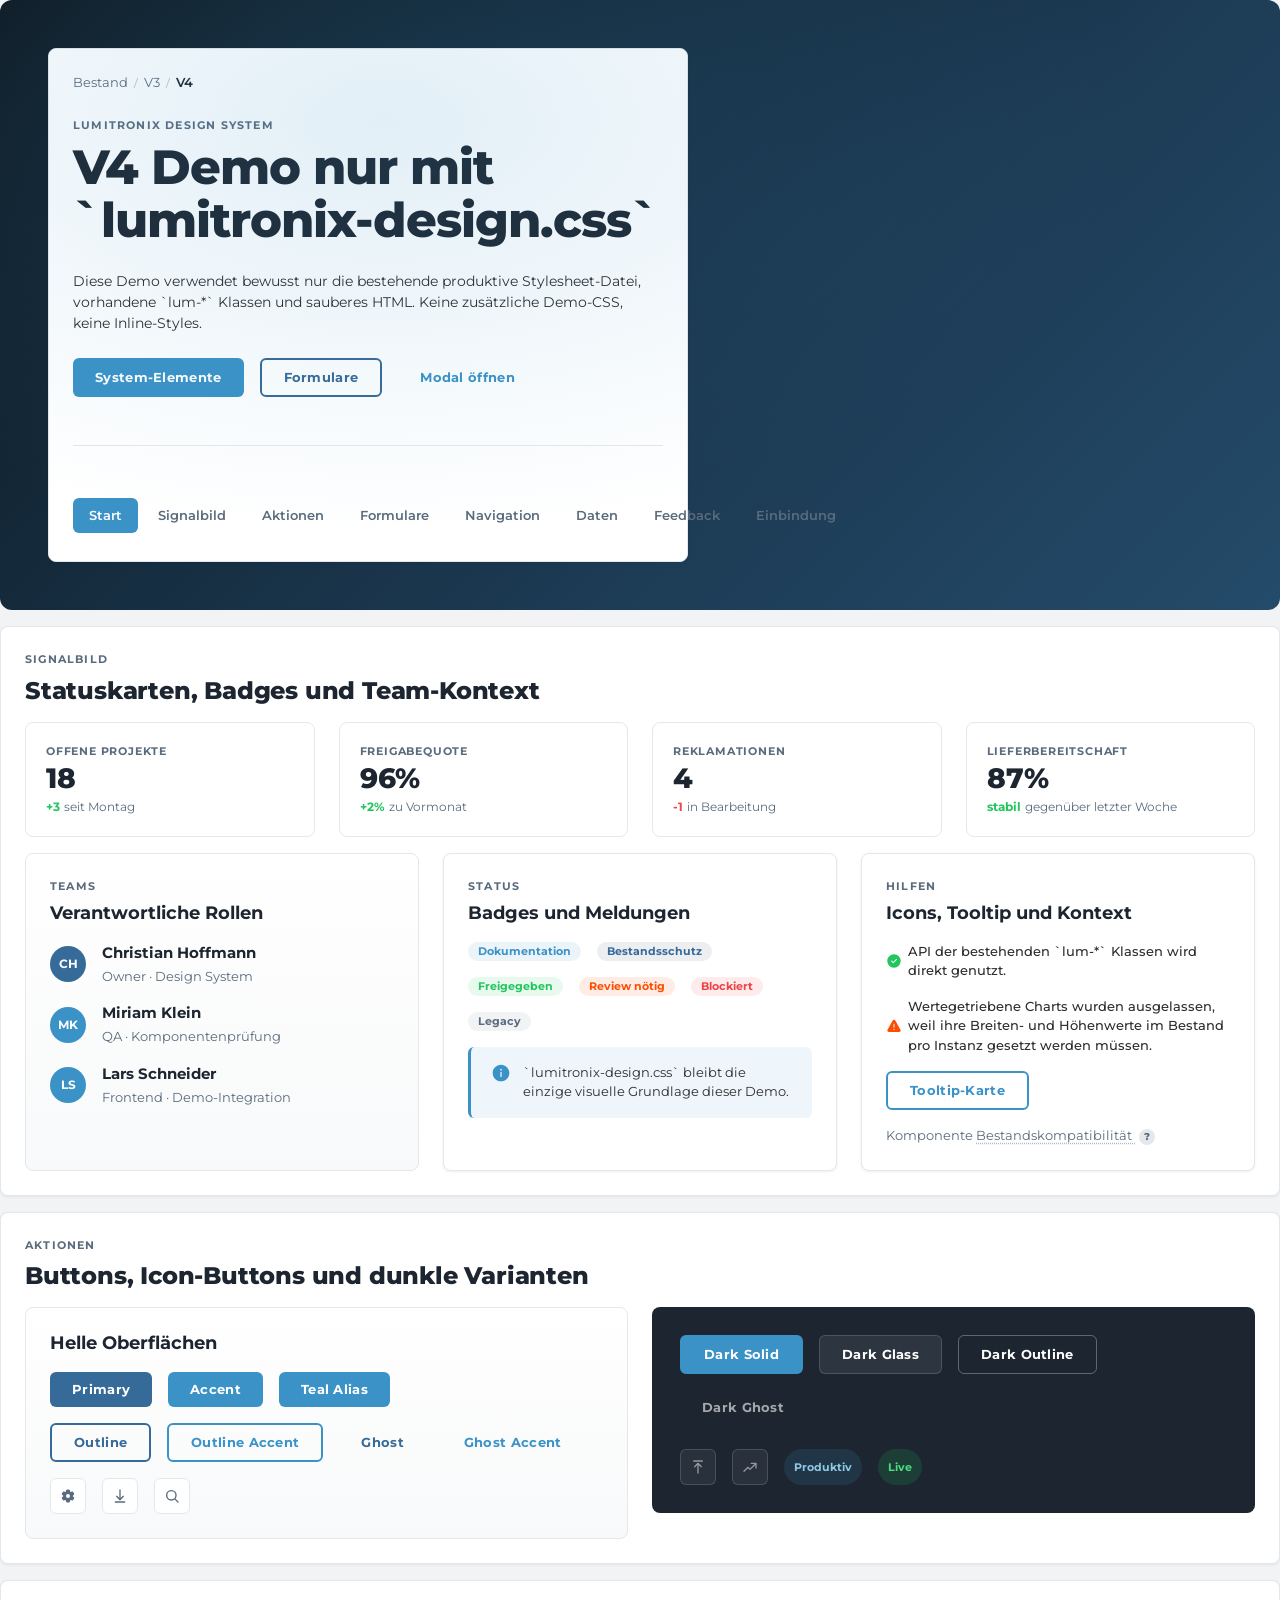
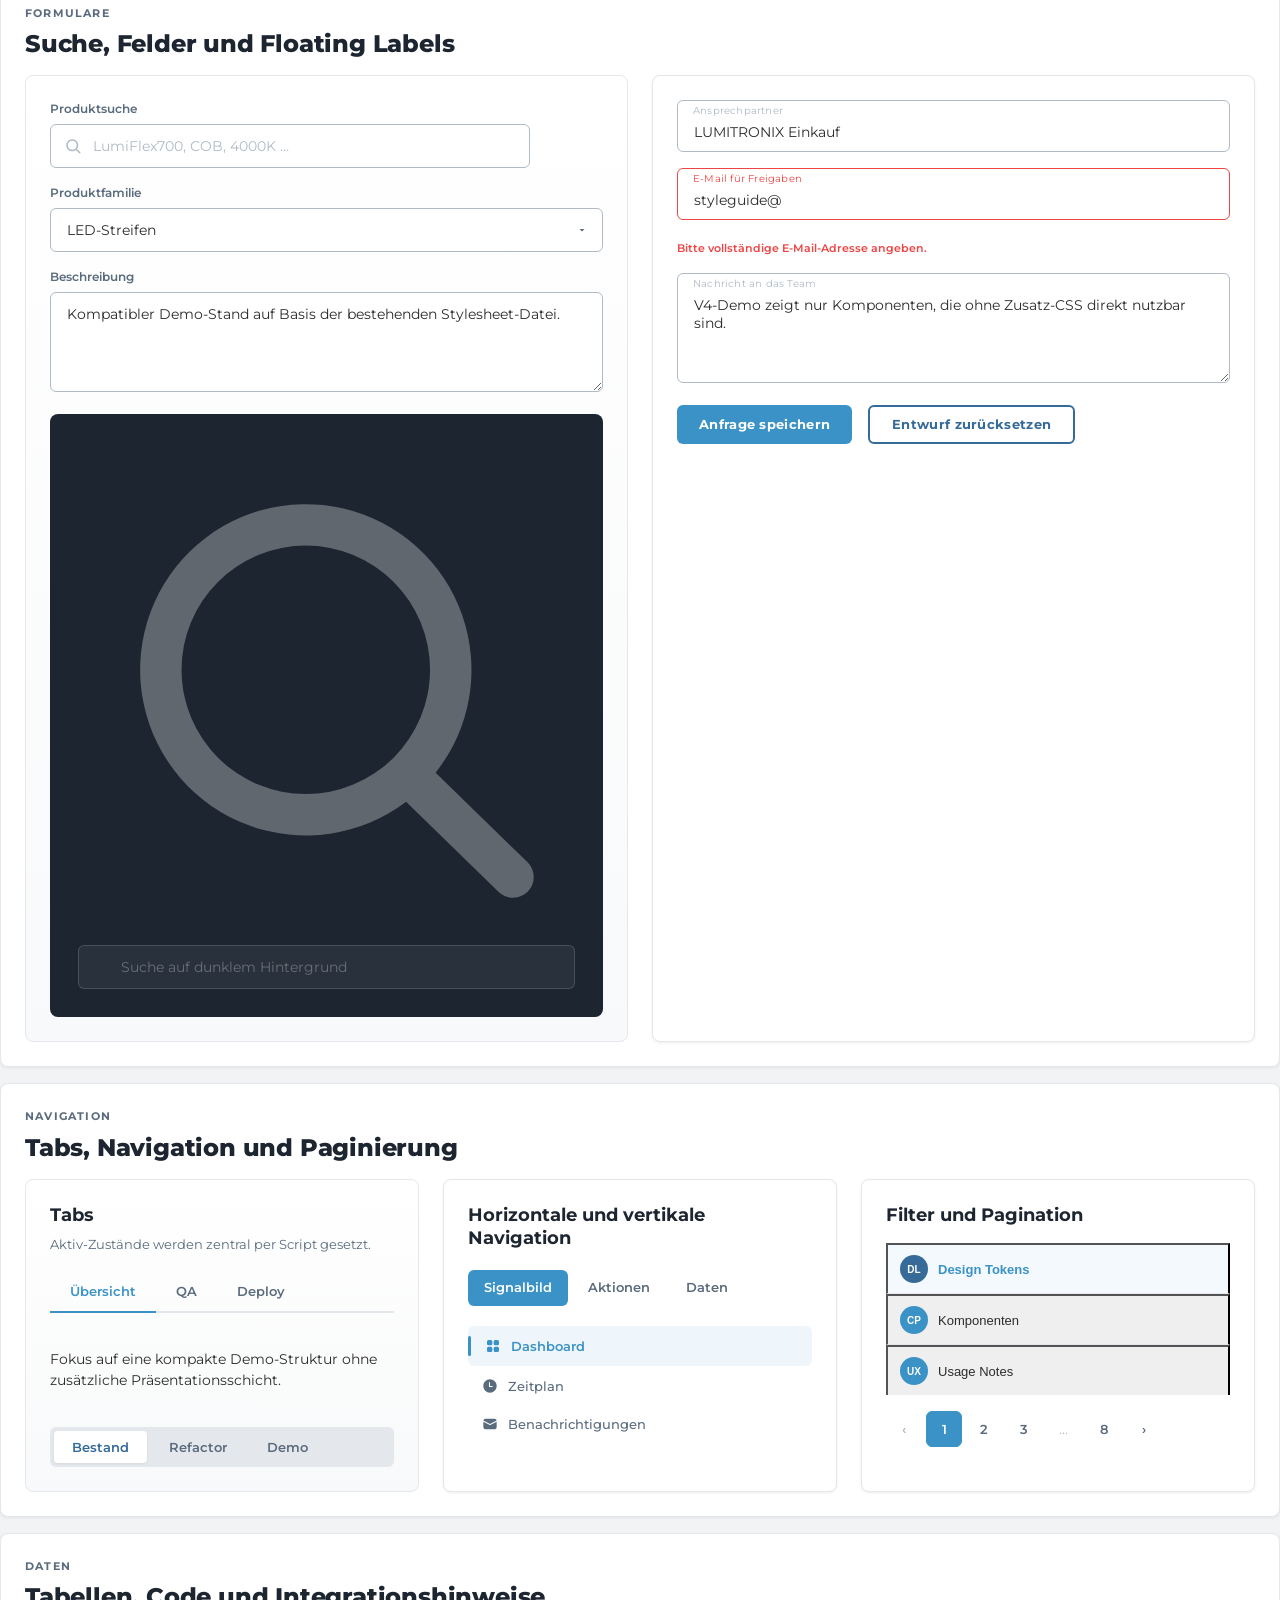
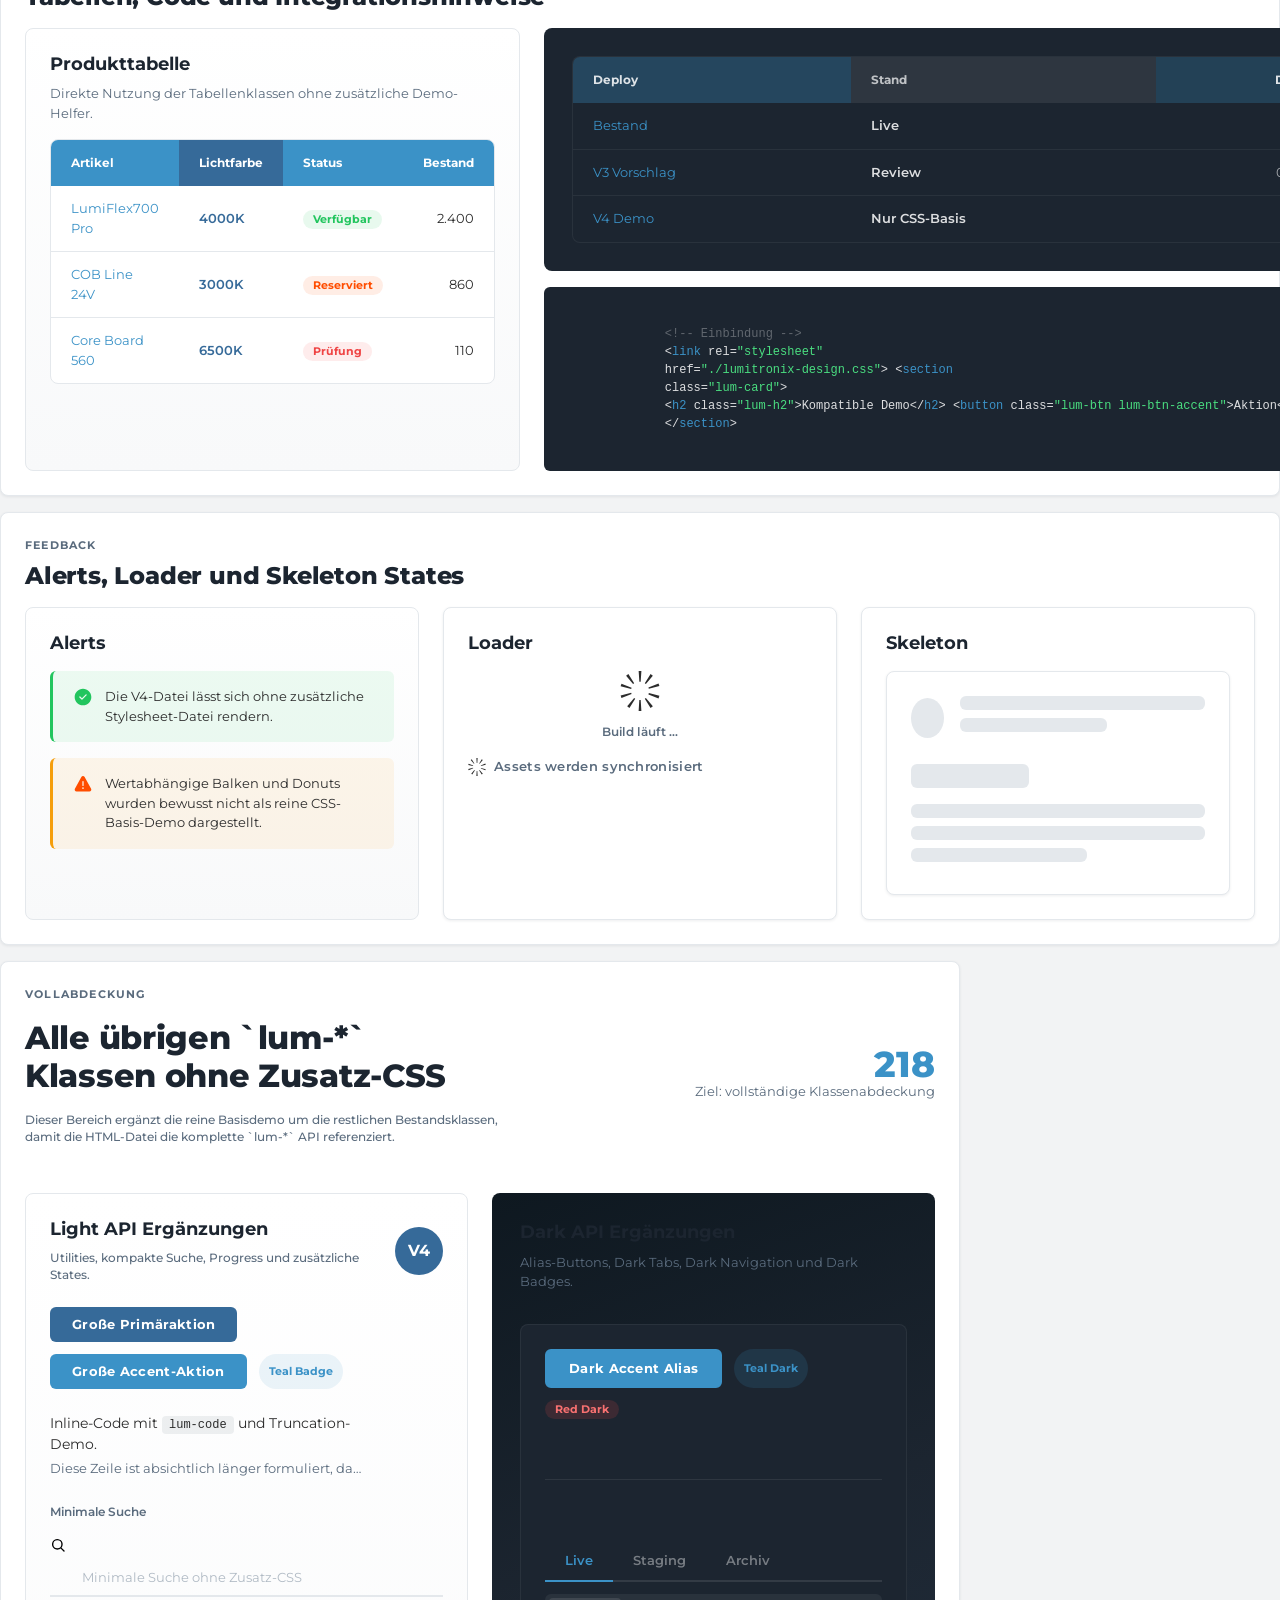
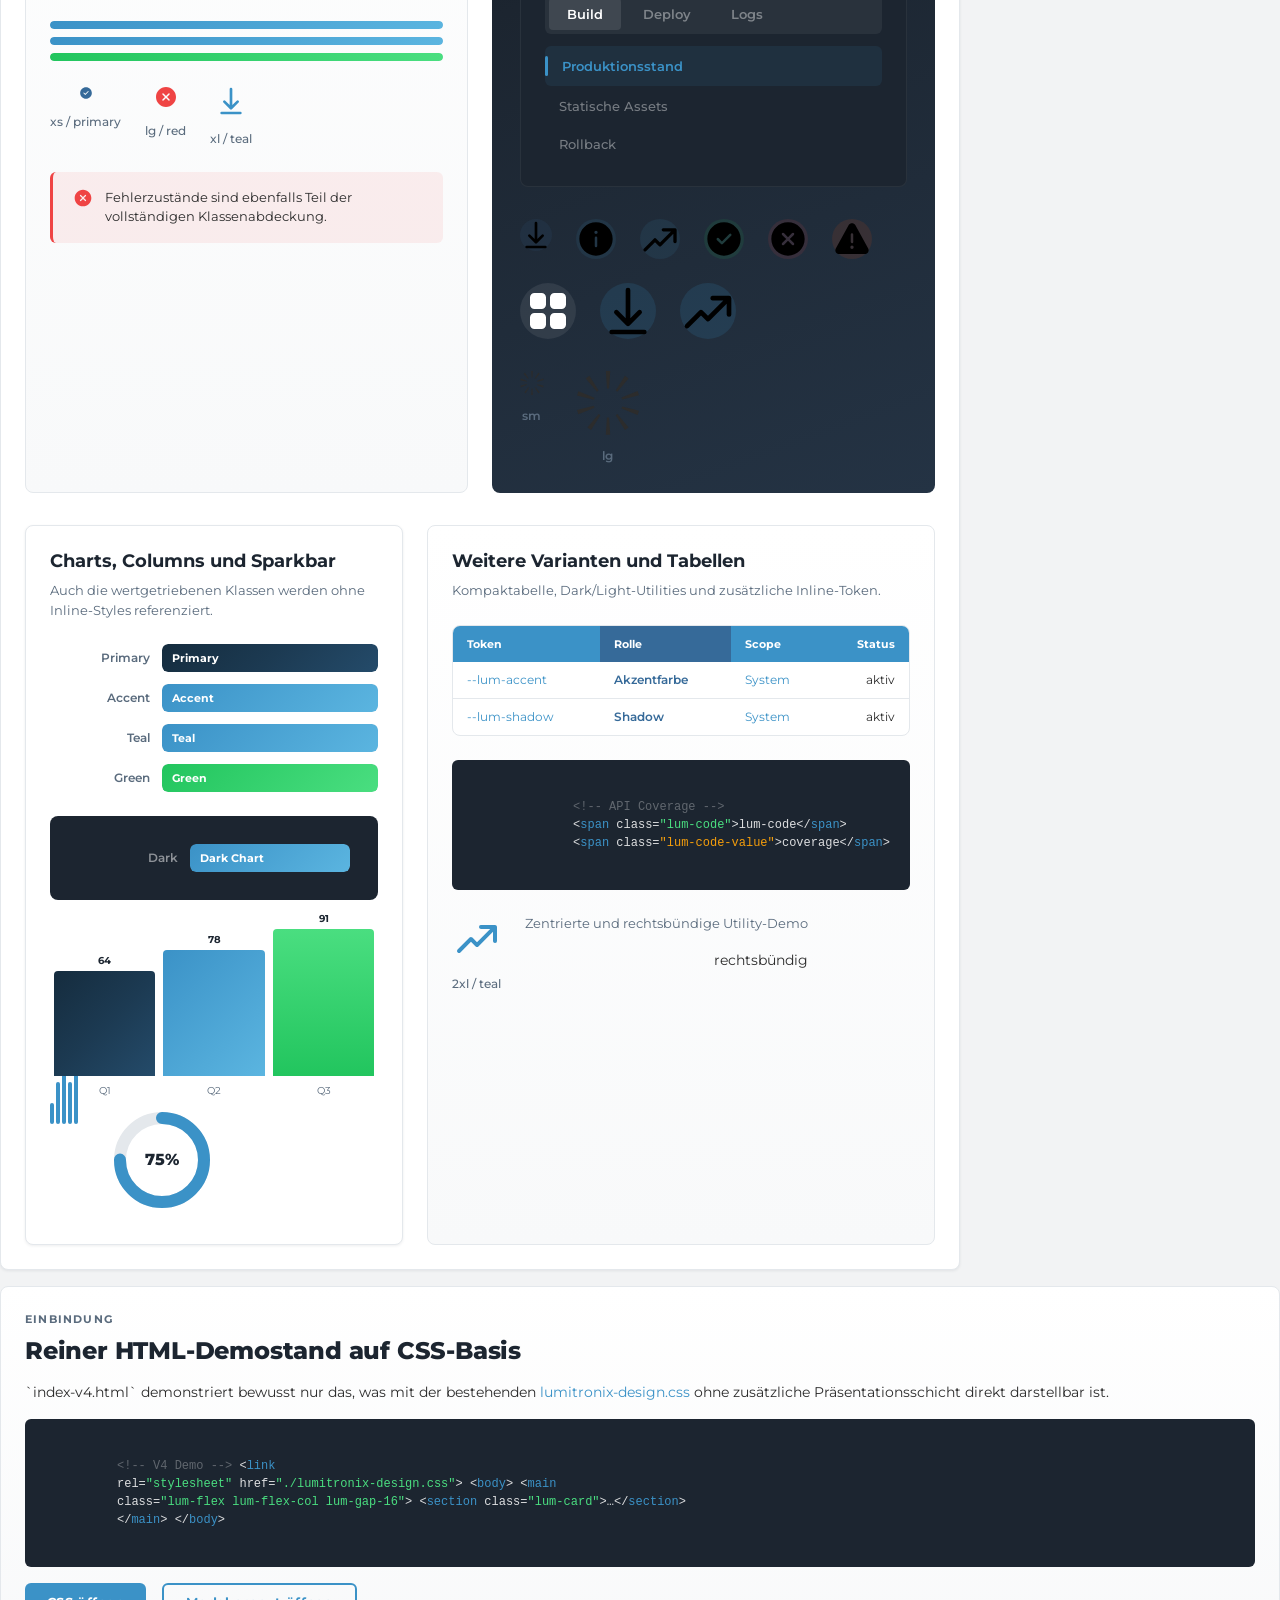
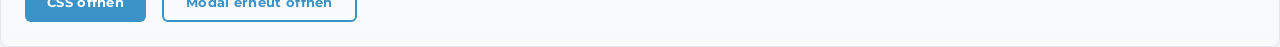
==== commit 88522c8c: "feat: complete v4 demo class coverage" ====
--- a/index-v4.html
+++ b/index-v4.html
@@ -968,6 +968,627 @@
       </section>
 
       <section
+        id="vollabdeckung"
+        class="lum-card lum-flex lum-flex-col lum-gap-32 lum-max-w-xl"
+      >
+        <div class="lum-flex-between lum-gap-24">
+          <div class="lum-max-w-md">
+            <p class="lum-overline lum-mb-4">Vollabdeckung</p>
+            <h1 class="lum-h1 lum-mt-16">
+              Alle übrigen `lum-*` Klassen ohne Zusatz-CSS
+            </h1>
+            <p class="lum-caption lum-mt-16 lum-mb-16">
+              Dieser Bereich ergänzt die reine Basisdemo um die restlichen
+              Bestandsklassen, damit die HTML-Datei die komplette `lum-*` API
+              referenziert.
+            </p>
+          </div>
+          <div class="lum-text-right">
+            <div class="lum-stat">218</div>
+            <p class="lum-body-sm lum-nowrap">
+              Ziel: vollständige Klassenabdeckung
+            </p>
+          </div>
+        </div>
+
+        <div class="lum-grid-2">
+          <article class="lum-card-gradient lum-flex lum-flex-col lum-gap-24">
+            <div class="lum-flex-between lum-gap-16">
+              <div>
+                <h3 class="lum-h3">Light API Ergänzungen</h3>
+                <p class="lum-caption lum-mt-8">
+                  Utilities, kompakte Suche, Progress und zusätzliche States.
+                </p>
+              </div>
+              <span class="lum-avatar lum-avatar-lg lum-avatar-primary"
+                >V4</span
+              >
+            </div>
+
+            <div class="lum-flex lum-flex-wrap lum-gap-12">
+              <button class="lum-btn lum-btn-lg lum-btn-primary" type="button">
+                Große Primäraktion
+              </button>
+              <button class="lum-btn lum-btn-lg lum-btn-accent" type="button">
+                Große Accent-Aktion
+              </button>
+              <span class="lum-badge lum-badge-teal">Teal Badge</span>
+            </div>
+
+            <div class="lum-max-w-sm">
+              <p class="lum-body lum-mb-4">
+                Inline-Code mit
+                <code class="lum-code">lum-code</code>
+                und Truncation-Demo.
+              </p>
+              <p class="lum-body-sm lum-truncate">
+                Diese Zeile ist absichtlich länger formuliert, damit
+                `lum-truncate` auf einer schmaleren Maximalbreite sichtbar
+                arbeitet.
+              </p>
+            </div>
+
+            <div class="lum-flex lum-flex-col lum-gap-10 lum-max-w-md">
+              <label class="lum-label" for="minimal-search"
+                >Minimale Suche</label
+              >
+              <div class="lum-search-minimal-wrap">
+                <svg viewBox="0 0 24 24" aria-hidden="true">
+                  <path
+                    d="M15.843 17.368a8 8 0 1 1 1.428-1.4l4.427 4.316a1 1 0 1 1-1.396 1.432zM17 11a6 6 0 1 0-12 0a6 6 0 0 0 12 0"
+                  />
+                </svg>
+                <input
+                  id="minimal-search"
+                  class="lum-search-minimal"
+                  type="search"
+                  placeholder="Minimale Suche ohne Zusatz-CSS"
+                />
+              </div>
+            </div>
+
+            <div class="lum-flex lum-flex-col lum-gap-8">
+              <div class="lum-progress">
+                <div class="lum-progress-fill lum-progress-accent"></div>
+              </div>
+              <div class="lum-progress">
+                <div class="lum-progress-fill lum-progress-teal"></div>
+              </div>
+              <div class="lum-progress">
+                <div class="lum-progress-fill lum-progress-green"></div>
+              </div>
+            </div>
+
+            <div class="lum-flex lum-flex-wrap lum-gap-24">
+              <div class="lum-text-center">
+                <span class="lum-icon lum-icon-xs lum-icon-primary">
+                  <svg viewBox="0 0 24 24" aria-hidden="true">
+                    <path
+                      d="M12 2c5.523 0 10 4.477 10 10s-4.477 10-10 10S2 17.523 2 12S6.477 2 12 2m3.22 6.97l-4.47 4.47l-1.97-1.97a.75.75 0 0 0-1.06 1.06l2.5 2.5a.75.75 0 0 0 1.06 0l5-5a.75.75 0 1 0-1.06-1.06"
+                    />
+                  </svg>
+                </span>
+                <p class="lum-caption lum-mt-8">xs / primary</p>
+              </div>
+
+              <div class="lum-text-center">
+                <span class="lum-icon lum-icon-lg lum-icon-red">
+                  <svg viewBox="0 0 24 24" aria-hidden="true">
+                    <path
+                      d="M12 2c5.523 0 10 4.477 10 10s-4.477 10-10 10S2 17.523 2 12S6.477 2 12 2m3.53 6.47l-.084-.073a.75.75 0 0 0-.882-.007l-.094.08L12 10.939l-2.47-2.47l-.084-.072a.75.75 0 0 0-.882-.007l-.094.08l-.073.084a.75.75 0 0 0-.007.882l.08.094L10.939 12l-2.47 2.47l-.072.084a.75.75 0 0 0-.007.882l.08.094l.084.073a.75.75 0 0 0 .882.007l.094-.08L12 13.061l2.47 2.47l.084.072a.75.75 0 0 0 .882.007l.094-.08l.073-.084a.75.75 0 0 0 .007-.882l-.08-.094L13.061 12l2.47-2.47l.072-.084a.75.75 0 0 0 .007-.882z"
+                    />
+                  </svg>
+                </span>
+                <p class="lum-caption lum-mt-8">lg / red</p>
+              </div>
+
+              <div class="lum-text-center">
+                <span class="lum-icon lum-icon-xl lum-icon-teal">
+                  <svg viewBox="0 0 24 24" aria-hidden="true">
+                    <path
+                      d="M13 3a1 1 0 1 0-2 0v12.086l-3.293-3.293a1 1 0 0 0-1.414 1.414l5 5a1 1 0 0 0 1.414 0l5-5a1 1 0 0 0-1.414-1.414L13 15.086zM5 20a1 1 0 1 0 0 2h14a1 1 0 1 0 0-2z"
+                    />
+                  </svg>
+                </span>
+                <p class="lum-caption lum-mt-8">xl / teal</p>
+              </div>
+            </div>
+
+            <div class="lum-alert lum-alert-error">
+              <span class="lum-icon lum-icon-red lum-icon-md">
+                <svg viewBox="0 0 24 24" aria-hidden="true">
+                  <path
+                    d="M12 2c5.523 0 10 4.477 10 10s-4.477 10-10 10S2 17.523 2 12S6.477 2 12 2m3.53 6.47l-.084-.073a.75.75 0 0 0-.882-.007l-.094.08L12 10.939l-2.47-2.47l-.084-.072a.75.75 0 0 0-.882-.007l-.094.08l-.073.084a.75.75 0 0 0-.007.882l.08.094L10.939 12l-2.47 2.47l-.072.084a.75.75 0 0 0-.007.882l.08.094l.084.073a.75.75 0 0 0 .882.007l.094-.08L12 13.061l2.47 2.47l.084.072a.75.75 0 0 0 .882.007l.094-.08l.073-.084a.75.75 0 0 0 .007-.882l-.08-.094L13.061 12l2.47-2.47l.072-.084a.75.75 0 0 0 .007-.882z"
+                  />
+                </svg>
+              </span>
+              <div>
+                Fehlerzustände sind ebenfalls Teil der vollständigen
+                Klassenabdeckung.
+              </div>
+            </div>
+          </article>
+
+          <article
+            class="lum-dark-bg-gradient lum-flex lum-flex-col lum-gap-32"
+          >
+            <div>
+              <h3 class="lum-h3">Dark API Ergänzungen</h3>
+              <p class="lum-body-sm lum-mt-8">
+                Alias-Buttons, Dark Tabs, Dark Navigation und Dark Badges.
+              </p>
+            </div>
+
+            <div class="lum-card-dark lum-flex lum-flex-col lum-gap-12">
+              <div class="lum-flex lum-flex-wrap lum-gap-12">
+                <button class="lum-btn lum-btn-dark-accent" type="button">
+                  Dark Accent Alias
+                </button>
+                <span class="lum-badge lum-badge-dark-teal">Teal Dark</span>
+                <span class="lum-badge lum-badge-dark-red">Red Dark</span>
+              </div>
+
+              <div class="lum-divider-dark"></div>
+
+              <div
+                class="lum-tabs lum-tabs-dark"
+                data-tab-group="dark-tabs"
+                role="tablist"
+                aria-label="Dunkle Tabs"
+              >
+                <button
+                  class="lum-tab active"
+                  type="button"
+                  data-tab-trigger
+                  role="tab"
+                  aria-selected="true"
+                >
+                  Live
+                </button>
+                <button
+                  class="lum-tab"
+                  type="button"
+                  data-tab-trigger
+                  role="tab"
+                  aria-selected="false"
+                >
+                  Staging
+                </button>
+                <button
+                  class="lum-tab"
+                  type="button"
+                  data-tab-trigger
+                  role="tab"
+                  aria-selected="false"
+                >
+                  Archiv
+                </button>
+              </div>
+
+              <div
+                class="lum-tabs-seg lum-tabs-seg-dark"
+                data-tab-group="dark-seg"
+                role="tablist"
+                aria-label="Dunkle Segment-Tabs"
+              >
+                <button
+                  class="lum-tab-seg active"
+                  type="button"
+                  data-tab-trigger
+                  role="tab"
+                  aria-selected="true"
+                >
+                  Build
+                </button>
+                <button
+                  class="lum-tab-seg"
+                  type="button"
+                  data-tab-trigger
+                  role="tab"
+                  aria-selected="false"
+                >
+                  Deploy
+                </button>
+                <button
+                  class="lum-tab-seg"
+                  type="button"
+                  data-tab-trigger
+                  role="tab"
+                  aria-selected="false"
+                >
+                  Logs
+                </button>
+              </div>
+
+              <nav class="lum-nav-v lum-nav-v-dark" aria-label="Dunkle Sidebar">
+                <button class="active" type="button">Produktionsstand</button>
+                <button type="button">Statische Assets</button>
+                <button type="button">Rollback</button>
+              </nav>
+            </div>
+
+            <div class="lum-flex lum-flex-wrap lum-gap-24">
+              <span
+                class="lum-icon-circle lum-icon-circle-sm lum-icon-circle-primary"
+              >
+                <svg viewBox="0 0 24 24" aria-hidden="true">
+                  <path
+                    d="M13 3a1 1 0 1 0-2 0v12.086l-3.293-3.293a1 1 0 0 0-1.414 1.414l5 5a1 1 0 0 0 1.414 0l5-5a1 1 0 0 0-1.414-1.414L13 15.086zM5 20a1 1 0 1 0 0 2h14a1 1 0 1 0 0-2z"
+                  />
+                </svg>
+              </span>
+              <span
+                class="lum-icon-circle lum-icon-circle-md lum-icon-circle-accent"
+              >
+                <svg viewBox="0 0 24 24" aria-hidden="true">
+                  <path
+                    d="M12.002 1.999c5.523 0 10.001 4.478 10.001 10.002c0 5.523-4.478 10.001-10.001 10.001C6.478 22.002 2 17.524 2 12.001C2 6.477 6.478 1.999 12.002 1.999M12 10.5a.75.75 0 0 0-.75.75v5a.75.75 0 0 0 1.5 0v-5a.75.75 0 0 0-.75-.75M12 9a1 1 0 1 0 0-2a1 1 0 0 0 0 2"
+                  />
+                </svg>
+              </span>
+              <span
+                class="lum-icon-circle lum-icon-circle-md lum-icon-circle-teal"
+              >
+                <svg viewBox="0 0 24 24" aria-hidden="true">
+                  <path
+                    d="M14.003 5.5H21a1 1 0 0 1 .993.883L22 6.5v7a1 1 0 0 1-1.994.117L20 13.5l-.001-4.586l-7.292 7.293a1 1 0 0 1-1.32.084l-.094-.083l-2.296-2.292l-5.288 5.29a1 1 0 0 1-1.497-1.32l.083-.095l5.994-5.996a1 1 0 0 1 1.32-.084l.094.083l2.296 2.292L18.584 7.5h-4.581a1 1 0 0 1-.993-.883l-.007-.117a1 1 0 0 1 .883-.993z"
+                  />
+                </svg>
+              </span>
+              <span
+                class="lum-icon-circle lum-icon-circle-md lum-icon-circle-green"
+              >
+                <svg viewBox="0 0 24 24" aria-hidden="true">
+                  <path
+                    d="M12 2c5.523 0 10 4.477 10 10s-4.477 10-10 10S2 17.523 2 12S6.477 2 12 2m3.22 6.97l-4.47 4.47l-1.97-1.97a.75.75 0 0 0-1.06 1.06l2.5 2.5a.75.75 0 0 0 1.06 0l5-5a.75.75 0 1 0-1.06-1.06"
+                  />
+                </svg>
+              </span>
+              <span
+                class="lum-icon-circle lum-icon-circle-md lum-icon-circle-red"
+              >
+                <svg viewBox="0 0 24 24" aria-hidden="true">
+                  <path
+                    d="M12 2c5.523 0 10 4.477 10 10s-4.477 10-10 10S2 17.523 2 12S6.477 2 12 2m3.53 6.47l-.084-.073a.75.75 0 0 0-.882-.007l-.094.08L12 10.939l-2.47-2.47l-.084-.072a.75.75 0 0 0-.882-.007l-.094.08l-.073.084a.75.75 0 0 0-.007.882l.08.094L10.939 12l-2.47 2.47l-.072.084a.75.75 0 0 0-.007.882l.08.094l.084.073a.75.75 0 0 0 .882.007l.094-.08L12 13.061l2.47 2.47l.084.072a.75.75 0 0 0 .882.007l.094-.08l.073-.084a.75.75 0 0 0 .007-.882l-.08-.094L13.061 12l2.47-2.47l.072-.084a.75.75 0 0 0 .007-.882z"
+                  />
+                </svg>
+              </span>
+              <span
+                class="lum-icon-circle lum-icon-circle-md lum-icon-circle-orange"
+              >
+                <svg viewBox="0 0 24 24" aria-hidden="true">
+                  <path
+                    d="M10.03 3.659c.856-1.548 3.081-1.548 3.937 0l7.746 14.001c.83 1.5-.255 3.34-1.969 3.34H4.254c-1.715 0-2.8-1.84-1.97-3.34zM12.997 17A.999.999 0 1 0 11 17a.999.999 0 0 0 1.997 0m-.259-7.853a.75.75 0 0 0-1.493.103l.004 4.501l.007.102a.75.75 0 0 0 1.493-.103l-.004-4.502z"
+                  />
+                </svg>
+              </span>
+              <span
+                class="lum-icon-circle lum-icon-circle-lg lum-icon-circle-dark"
+              >
+                <span class="lum-icon lum-icon-2xl lum-icon-white">
+                  <svg viewBox="0 0 24 24" aria-hidden="true">
+                    <path
+                      d="M8.75 13A2.25 2.25 0 0 1 11 15.25v3.5A2.25 2.25 0 0 1 8.75 21h-3.5A2.25 2.25 0 0 1 3 18.75v-3.5A2.25 2.25 0 0 1 5.25 13zm10 0A2.25 2.25 0 0 1 21 15.25v3.5A2.25 2.25 0 0 1 18.75 21h-3.5A2.25 2.25 0 0 1 13 18.75v-3.5A2.25 2.25 0 0 1 15.25 13zm-10-10A2.25 2.25 0 0 1 11 5.25v3.5A2.25 2.25 0 0 1 8.75 11h-3.5A2.25 2.25 0 0 1 3 8.75v-3.5A2.25 2.25 0 0 1 5.25 3zm10 0A2.25 2.25 0 0 1 21 5.25v3.5A2.25 2.25 0 0 1 18.75 11h-3.5A2.25 2.25 0 0 1 13 8.75v-3.5A2.25 2.25 0 0 1 15.25 3z"
+                    />
+                  </svg>
+                </span>
+              </span>
+              <span
+                class="lum-icon-circle lum-icon-circle-lg lum-icon-circle-dark-accent"
+              >
+                <svg viewBox="0 0 24 24" aria-hidden="true">
+                  <path
+                    d="M13 3a1 1 0 1 0-2 0v12.086l-3.293-3.293a1 1 0 0 0-1.414 1.414l5 5a1 1 0 0 0 1.414 0l5-5a1 1 0 0 0-1.414-1.414L13 15.086zM5 20a1 1 0 1 0 0 2h14a1 1 0 1 0 0-2z"
+                  />
+                </svg>
+              </span>
+              <span
+                class="lum-icon-circle lum-icon-circle-lg lum-icon-circle-dark-teal"
+              >
+                <svg viewBox="0 0 24 24" aria-hidden="true">
+                  <path
+                    d="M14.003 5.5H21a1 1 0 0 1 .993.883L22 6.5v7a1 1 0 0 1-1.994.117L20 13.5l-.001-4.586l-7.292 7.293a1 1 0 0 1-1.32.084l-.094-.083l-2.296-2.292l-5.288 5.29a1 1 0 0 1-1.497-1.32l.083-.095l5.994-5.996a1 1 0 0 1 1.32-.084l.094.083l2.296 2.292L18.584 7.5h-4.581a1 1 0 0 1-.993-.883l-.007-.117a1 1 0 0 1 .883-.993z"
+                  />
+                </svg>
+              </span>
+            </div>
+
+            <div class="lum-flex lum-gap-32 lum-flex-wrap">
+              <div class="lum-loader lum-loader-sm">
+                <svg
+                  class="lum-loader-sun"
+                  viewBox="0 0 47 48.5"
+                  fill="currentColor"
+                  aria-hidden="true"
+                >
+                  <g transform="translate(-8.14,-12.67)">
+                    <path
+                      class="r0"
+                      d="M32.46,25.85l0.88-13.18H30l0.88,13.18h1.62Z"
+                    />
+                    <path
+                      class="r1"
+                      d="M38.77,28.43l8.46-10.14l-2.74-1.99l-7.03,11.18l1.31,0.95Z"
+                    />
+                    <path
+                      class="r2"
+                      d="M42.36,34.22l12.81-3.23l-1.05-3.21l-12.26,4.91l0.5,1.53Z"
+                    />
+                    <path
+                      class="r3"
+                      d="M41.86,41.02l12.26,4.9l1.05-3.21l-12.81-3.23l-0.5,1.54Z"
+                    />
+                    <path
+                      class="r4"
+                      d="M38.77,45.27l-1.31,0.95l7.03,11.18l2.74-1.99l-8.46-10.14Z"
+                    />
+                    <path
+                      class="r5"
+                      d="M32.46,47.85h-1.62l-0.88,13.18h3.38l-0.88-13.18Z"
+                    />
+                    <path
+                      class="r6"
+                      d="M25.84,46.22l-1.31-0.95L16.08,55.41l2.73,1.99l7.03-11.18Z"
+                    />
+                    <path
+                      class="r7"
+                      d="M20.95,34.46L8.14,31.22l1.04-3.21l12.27,4.91l-0.5,1.54Z"
+                    />
+                    <path
+                      class="r8"
+                      d="M21.45,40.56L9.18,45.46l-1.04-3.21l12.81-3.23l0.5,1.54Z"
+                    />
+                    <path
+                      class="r9"
+                      d="M24.54,27.48l-7.03-11.18l-2.73,1.99l8.46,10.14l1.3-0.95Z"
+                    />
+                  </g>
+                </svg>
+                <span class="lum-loader-text">sm</span>
+              </div>
+
+              <div class="lum-loader lum-loader-lg">
+                <svg
+                  class="lum-loader-sun"
+                  viewBox="0 0 47 48.5"
+                  fill="currentColor"
+                  aria-hidden="true"
+                >
+                  <g transform="translate(-8.14,-12.67)">
+                    <path
+                      class="r0"
+                      d="M32.46,25.85l0.88-13.18H30l0.88,13.18h1.62Z"
+                    />
+                    <path
+                      class="r1"
+                      d="M38.77,28.43l8.46-10.14l-2.74-1.99l-7.03,11.18l1.31,0.95Z"
+                    />
+                    <path
+                      class="r2"
+                      d="M42.36,34.22l12.81-3.23l-1.05-3.21l-12.26,4.91l0.5,1.53Z"
+                    />
+                    <path
+                      class="r3"
+                      d="M41.86,41.02l12.26,4.9l1.05-3.21l-12.81-3.23l-0.5,1.54Z"
+                    />
+                    <path
+                      class="r4"
+                      d="M38.77,45.27l-1.31,0.95l7.03,11.18l2.74-1.99l-8.46-10.14Z"
+                    />
+                    <path
+                      class="r5"
+                      d="M32.46,47.85h-1.62l-0.88,13.18h3.38l-0.88-13.18Z"
+                    />
+                    <path
+                      class="r6"
+                      d="M25.84,46.22l-1.31-0.95L16.08,55.41l2.73,1.99l7.03-11.18Z"
+                    />
+                    <path
+                      class="r7"
+                      d="M20.95,34.46L8.14,31.22l1.04-3.21l12.27,4.91l-0.5,1.54Z"
+                    />
+                    <path
+                      class="r8"
+                      d="M21.45,40.56L9.18,45.46l-1.04-3.21l12.81-3.23l0.5,1.54Z"
+                    />
+                    <path
+                      class="r9"
+                      d="M24.54,27.48l-7.03-11.18l-2.73,1.99l8.46,10.14l1.3-0.95Z"
+                    />
+                  </g>
+                </svg>
+                <span class="lum-loader-text">lg</span>
+              </div>
+            </div>
+          </article>
+        </div>
+
+        <div class="lum-grid-2">
+          <article class="lum-card lum-flex lum-flex-col lum-gap-24">
+            <div>
+              <h3 class="lum-h3">Charts, Columns und Sparkbar</h3>
+              <p class="lum-body-sm lum-mt-8">
+                Auch die wertgetriebenen Klassen werden ohne Inline-Styles
+                referenziert.
+              </p>
+            </div>
+
+            <div class="lum-chart lum-gap-12">
+              <div class="lum-chart-bar-row">
+                <div class="lum-chart-label">Primary</div>
+                <div class="lum-chart-track">
+                  <div class="lum-chart-fill lum-chart-fill-primary">
+                    Primary
+                  </div>
+                </div>
+              </div>
+              <div class="lum-chart-bar-row">
+                <div class="lum-chart-label">Accent</div>
+                <div class="lum-chart-track">
+                  <div class="lum-chart-fill lum-chart-fill-accent">Accent</div>
+                </div>
+              </div>
+              <div class="lum-chart-bar-row">
+                <div class="lum-chart-label">Teal</div>
+                <div class="lum-chart-track">
+                  <div class="lum-chart-fill lum-chart-fill-teal">Teal</div>
+                </div>
+              </div>
+              <div class="lum-chart-bar-row">
+                <div class="lum-chart-label">Green</div>
+                <div class="lum-chart-track">
+                  <div class="lum-chart-fill lum-chart-fill-green">Green</div>
+                </div>
+              </div>
+            </div>
+
+            <div class="lum-dark-bg">
+              <div class="lum-chart lum-chart-dark">
+                <div class="lum-chart-bar-row">
+                  <div class="lum-chart-label">Dark</div>
+                  <div class="lum-chart-track">
+                    <div class="lum-chart-fill lum-chart-fill-accent">
+                      Dark Chart
+                    </div>
+                  </div>
+                </div>
+              </div>
+            </div>
+
+            <div class="lum-chart-cols lum-mt-32">
+              <div class="lum-chart-col lum-col-primary">
+                <br /><br /><br /><br /><br /><span class="lum-chart-col-val"
+                  >64</span
+                ><span class="lum-chart-col-label">Q1</span>
+              </div>
+              <div class="lum-chart-col lum-col-teal">
+                <br /><br /><br /><br /><br /><br /><span
+                  class="lum-chart-col-val"
+                  >78</span
+                ><span class="lum-chart-col-label">Q2</span>
+              </div>
+              <div class="lum-chart-col lum-col-green">
+                <br /><br /><br /><br /><br /><br /><br /><span
+                  class="lum-chart-col-val"
+                  >91</span
+                ><span class="lum-chart-col-label">Q3</span>
+              </div>
+            </div>
+
+            <div class="lum-flex lum-gap-24 lum-flex-wrap">
+              <div class="lum-sparkbar" aria-label="Mini-Sparkbar">
+                <div class="lum-sparkbar-col"><br /></div>
+                <div class="lum-sparkbar-col"><br /><br /></div>
+                <div class="lum-sparkbar-col"><br /><br /><br /></div>
+                <div class="lum-sparkbar-col"><br /><br /></div>
+                <div class="lum-sparkbar-col"><br /><br /><br /><br /></div>
+              </div>
+
+              <div class="lum-donut" aria-label="Donut Demo">
+                <svg
+                  width="120"
+                  height="120"
+                  viewBox="0 0 120 120"
+                  aria-hidden="true"
+                >
+                  <circle
+                    cx="60"
+                    cy="60"
+                    r="42"
+                    fill="none"
+                    stroke="var(--lum-light)"
+                    stroke-width="12"
+                  />
+                  <circle
+                    cx="60"
+                    cy="60"
+                    r="42"
+                    fill="none"
+                    stroke="var(--lum-accent)"
+                    stroke-width="12"
+                    stroke-linecap="round"
+                    stroke-dasharray="198 264"
+                  />
+                </svg>
+                <span class="lum-donut-label">75%</span>
+              </div>
+            </div>
+          </article>
+
+          <article class="lum-card-gradient lum-flex lum-flex-col lum-gap-24">
+            <div>
+              <h3 class="lum-h3">Weitere Varianten und Tabellen</h3>
+              <p class="lum-body-sm lum-mt-8">
+                Kompaktabelle, Dark/Light-Utilities und zusätzliche
+                Inline-Token.
+              </p>
+            </div>
+
+            <div class="lum-table-wrap">
+              <table class="lum-table lum-table-compact">
+                <thead>
+                  <tr>
+                    <th class="lum-col-group-a">Token</th>
+                    <th class="lum-col-group-b">Rolle</th>
+                    <th class="lum-col-group-c">Scope</th>
+                    <th class="r">Status</th>
+                  </tr>
+                </thead>
+                <tbody>
+                  <tr>
+                    <td class="lum-col-group-a lum-nowrap">--lum-accent</td>
+                    <td class="lum-col-group-b">Akzentfarbe</td>
+                    <td class="lum-col-group-c">System</td>
+                    <td class="r">aktiv</td>
+                  </tr>
+                  <tr>
+                    <td class="lum-col-group-a">--lum-shadow</td>
+                    <td class="lum-col-group-b">Shadow</td>
+                    <td class="lum-col-group-c">System</td>
+                    <td class="r">aktiv</td>
+                  </tr>
+                </tbody>
+              </table>
+            </div>
+
+            <div class="lum-code-block">
+              <span class="lum-code-comment">&lt;!-- API Coverage --&gt;</span>
+              &lt;<span class="lum-code-keyword">span</span> class=<span
+                class="lum-code-string"
+                >"lum-code"</span
+              >&gt;lum-code&lt;/<span class="lum-code-keyword">span</span>&gt;
+              &lt;<span class="lum-code-keyword">span</span> class=<span
+                class="lum-code-value"
+                >"lum-code-value"</span
+              >&gt;coverage&lt;/<span class="lum-code-keyword">span</span>&gt;
+            </div>
+
+            <div class="lum-flex lum-gap-24 lum-flex-wrap">
+              <div class="lum-text-center lum-max-w-sm">
+                <span class="lum-icon lum-icon-2xl lum-icon-teal">
+                  <svg viewBox="0 0 24 24" aria-hidden="true">
+                    <path
+                      d="M14.003 5.5H21a1 1 0 0 1 .993.883L22 6.5v7a1 1 0 0 1-1.994.117L20 13.5l-.001-4.586l-7.292 7.293a1 1 0 0 1-1.32.084l-.094-.083l-2.296-2.292l-5.288 5.29a1 1 0 0 1-1.497-1.32l.083-.095l5.994-5.996a1 1 0 0 1 1.32-.084l.094.083l2.296 2.292L18.584 7.5h-4.581a1 1 0 0 1-.993-.883l-.007-.117a1 1 0 0 1 .883-.993z"
+                    />
+                  </svg>
+                </span>
+                <p class="lum-caption lum-mt-8">2xl / teal</p>
+              </div>
+
+              <div class="lum-max-w-sm lum-text-center">
+                <p class="lum-body-sm lum-text-center lum-mb-16">
+                  Zentrierte und rechtsbündige Utility-Demo
+                </p>
+                <p class="lum-body lum-text-right">rechtsbündig</p>
+              </div>
+
+              <div class="lum-skeleton lum-skeleton-card lum-max-w-md"></div>
+            </div>
+          </article>
+        </div>
+      </section>
+
+      <section
         id="integration"
         class="lum-card-gradient lum-flex lum-flex-col lum-gap-16"
       >
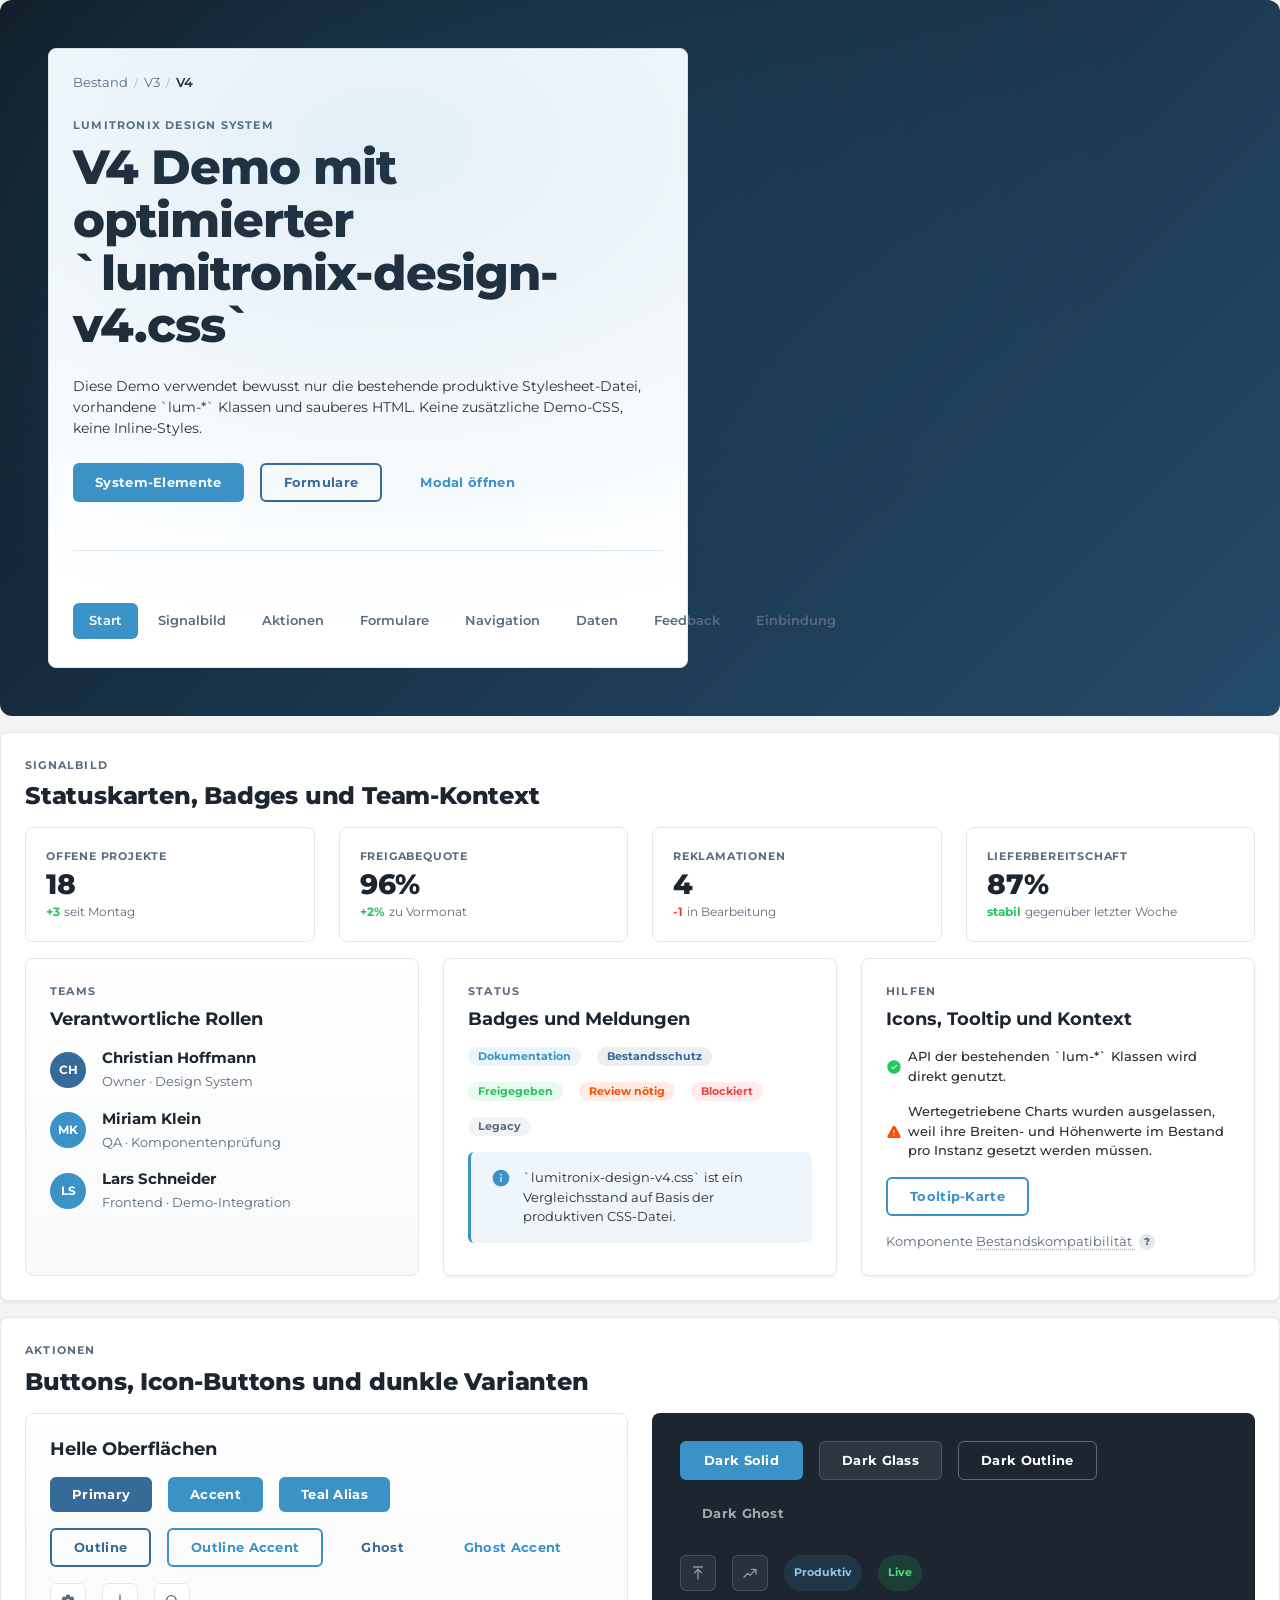
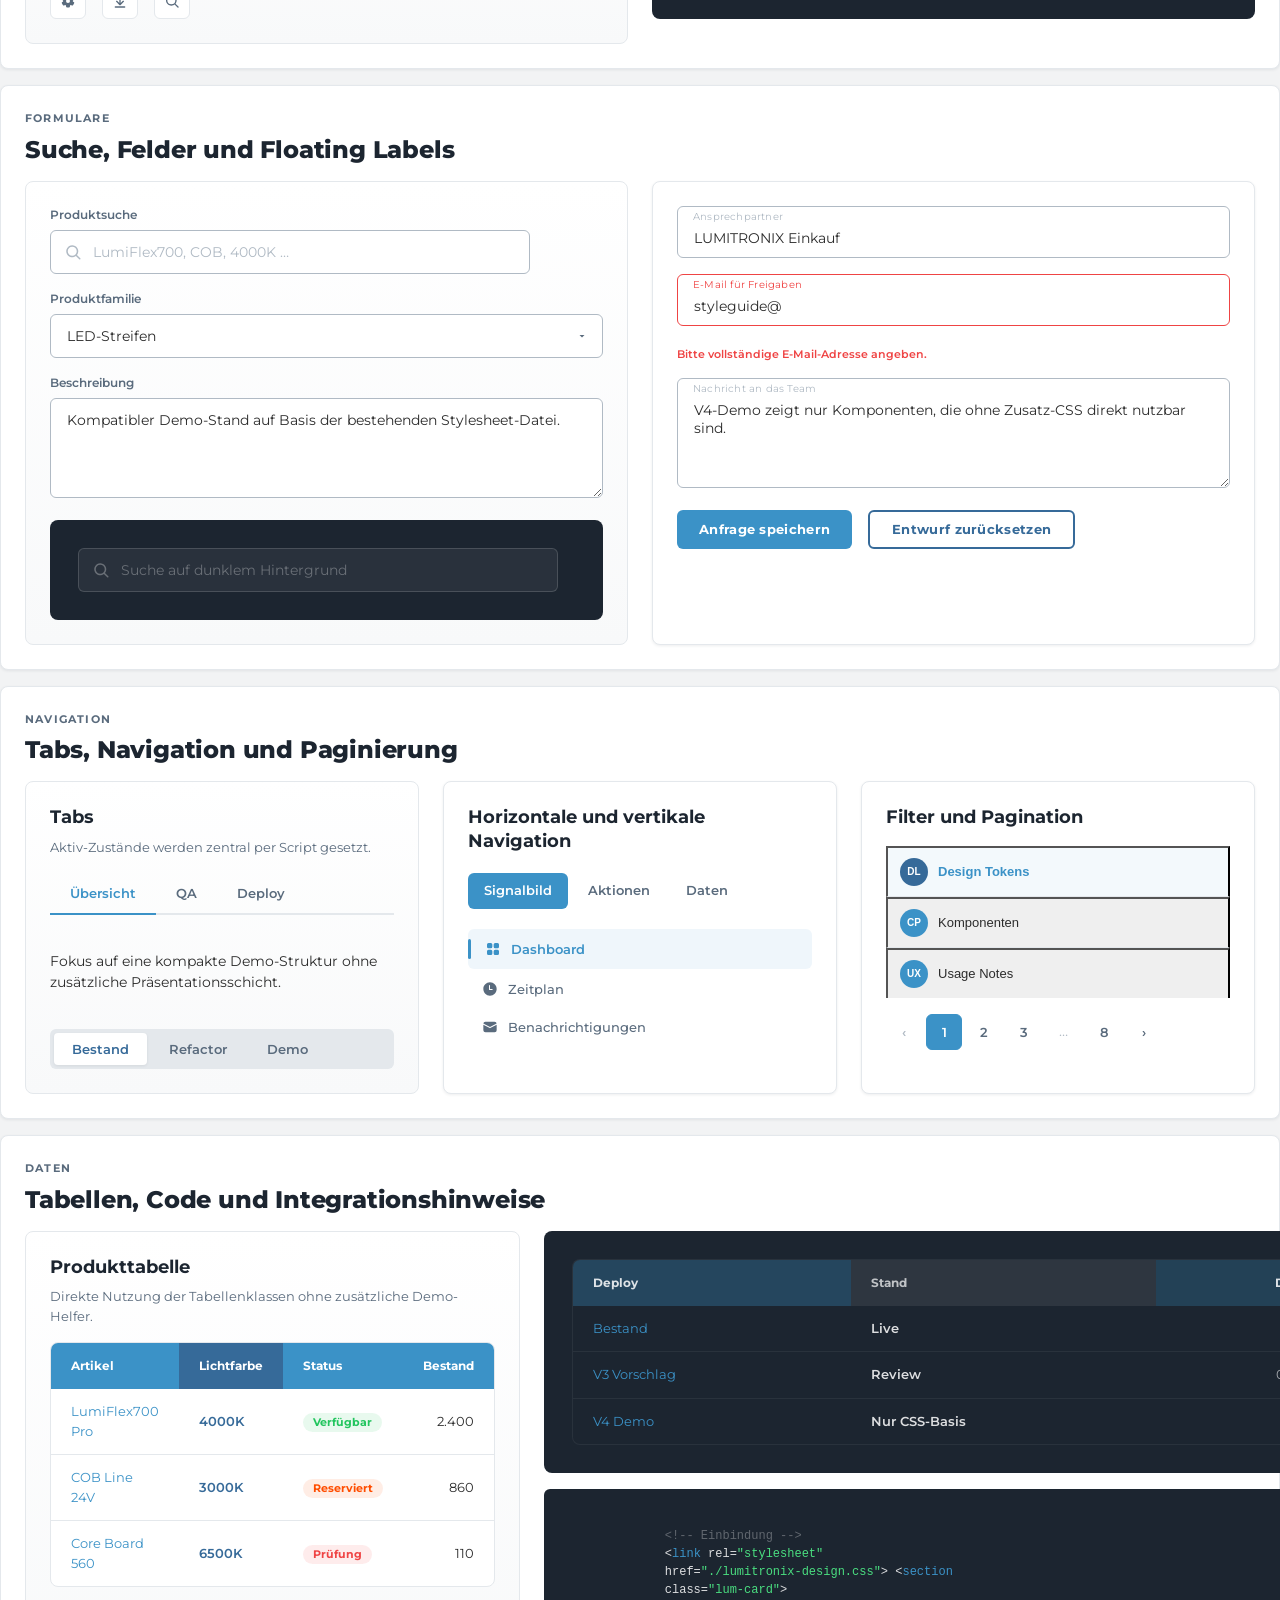
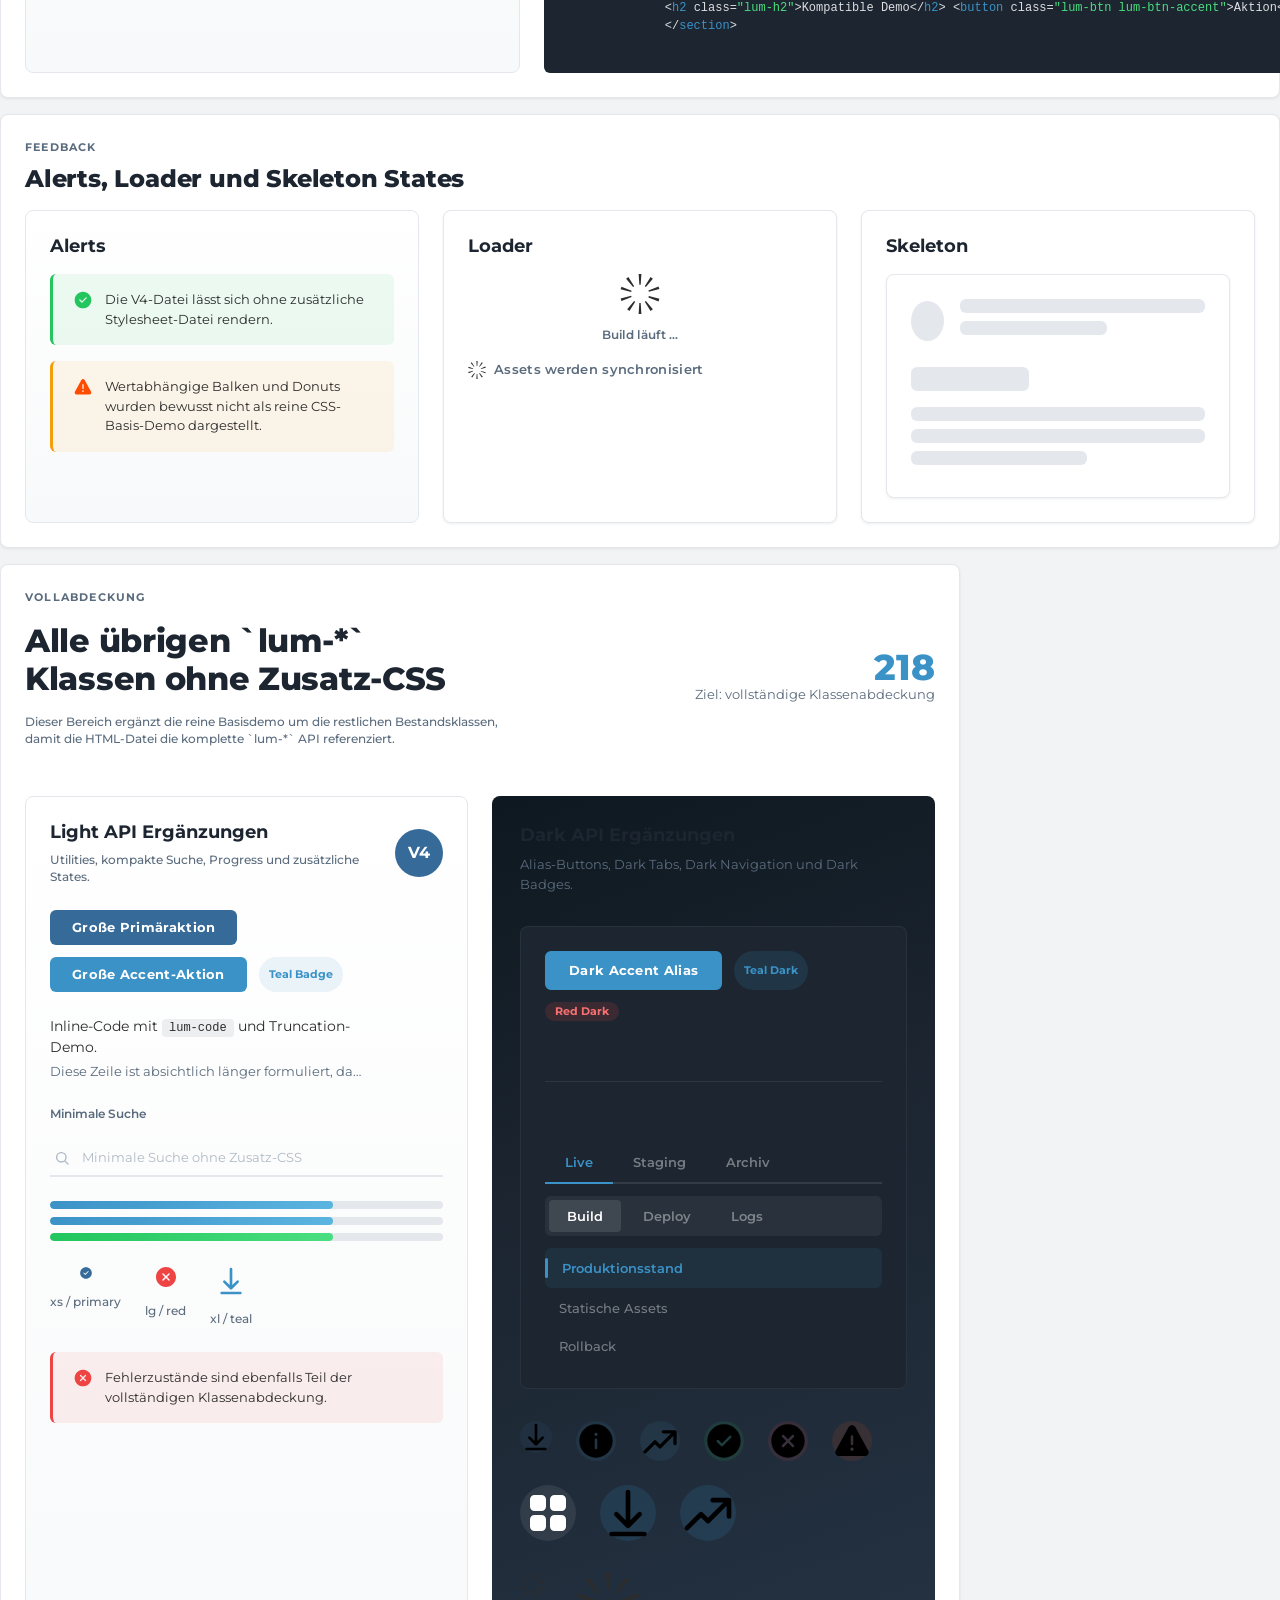
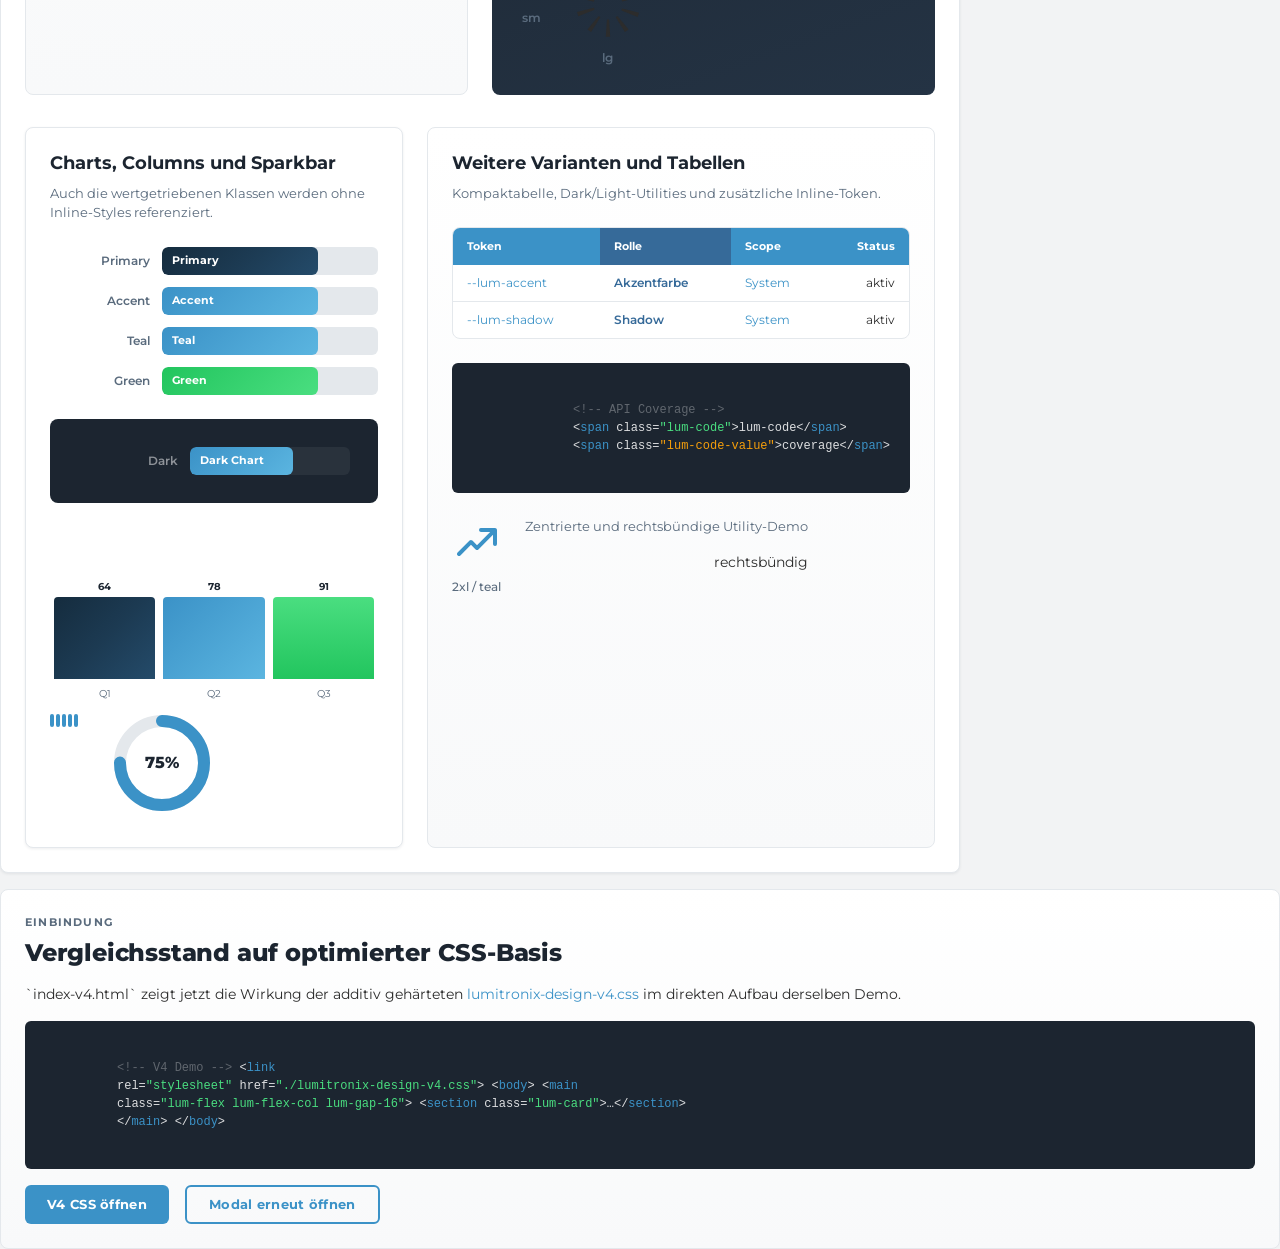
==== commit 608403c1: "feat: add hardened v4 comparison stylesheet" ====
--- a/index-v4.html
+++ b/index-v4.html
@@ -3,8 +3,8 @@
   <head>
     <meta charset="UTF-8" />
     <meta name="viewport" content="width=device-width,initial-scale=1.0" />
-    <title>LUMITRONIX – Demo V4</title>
-    <link rel="stylesheet" href="./lumitronix-design.css" />
+    <title>LUMITRONIX – Demo V4 CSS Vergleich</title>
+    <link rel="stylesheet" href="./lumitronix-design-v4.css" />
     <link
       href="https://fonts.googleapis.com/css2?family=Montserrat:wght@400;500;600;700;800&display=swap"
       rel="stylesheet"
@@ -28,7 +28,7 @@
 
           <p class="lum-overline lum-mt-24">LUMITRONIX Design System</p>
           <h1 class="lum-display lum-mt-8">
-            V4 Demo nur mit `lumitronix-design.css`
+            V4 Demo mit optimierter `lumitronix-design-v4.css`
           </h1>
           <p class="lum-body lum-mt-24">
             Diese Demo verwendet bewusst nur die bestehende produktive
@@ -174,8 +174,8 @@
                 </svg>
               </span>
               <div>
-                `lumitronix-design.css` bleibt die einzige visuelle Grundlage
-                dieser Demo.
+                `lumitronix-design-v4.css` ist ein Vergleichsstand auf Basis der
+                produktiven CSS-Datei.
               </div>
             </div>
           </article>
@@ -1594,13 +1594,15 @@
       >
         <div>
           <p class="lum-overline">Einbindung</p>
-          <h2 class="lum-h2 lum-mt-8">Reiner HTML-Demostand auf CSS-Basis</h2>
+          <h2 class="lum-h2 lum-mt-8">
+            Vergleichsstand auf optimierter CSS-Basis
+          </h2>
         </div>
 
         <p class="lum-body">
-          `index-v4.html` demonstriert bewusst nur das, was mit der bestehenden
-          <a href="./lumitronix-design.css">lumitronix-design.css</a> ohne
-          zusätzliche Präsentationsschicht direkt darstellbar ist.
+          `index-v4.html` zeigt jetzt die Wirkung der additiv gehärteten
+          <a href="./lumitronix-design-v4.css">lumitronix-design-v4.css</a> im
+          direkten Aufbau derselben Demo.
         </p>
 
         <div class="lum-code-block">
@@ -1610,7 +1612,7 @@
           >
           rel=<span class="lum-code-string">"stylesheet"</span> href=<span
             class="lum-code-string"
-            >"./lumitronix-design.css"</span
+            >"./lumitronix-design-v4.css"</span
           >&gt; &lt;<span class="lum-code-keyword">body</span>&gt; &lt;<span
             class="lum-code-keyword"
             >main</span
@@ -1628,8 +1630,8 @@
         </div>
 
         <div class="lum-flex lum-flex-wrap lum-gap-16">
-          <a class="lum-btn lum-btn-accent" href="./lumitronix-design.css">
-            CSS öffnen
+          <a class="lum-btn lum-btn-accent" href="./lumitronix-design-v4.css">
+            V4 CSS öffnen
           </a>
           <button
             class="lum-btn lum-btn-outline-accent"
@@ -1669,9 +1671,9 @@
         </div>
 
         <div class="lum-modal-body">
-          Die Seite referenziert nur `lumitronix-design.css`, nutzt bestehende
-          `lum-*` Klassen und hält die Interaktion in einer kleinen zentralen
-          Script-Schicht.
+          Die Seite referenziert jetzt `lumitronix-design-v4.css`, nutzt
+          weiterhin dieselben bestehenden `lum-*` Klassen und macht so den
+          CSS-Effekt direkt vergleichbar.
         </div>
 
         <div class="lum-modal-footer">
--- a/lumitronix-design-v4.css
+++ b/lumitronix-design-v4.css
@@ -0,0 +1,2219 @@
+/* ═══════════════════════════════════════════════════════════════
+   LUMITRONIX Design System — lumitronix-design-v4.css
+   Vergleichsstand mit additiver Härtungsschicht
+   Einbindung: <link rel="stylesheet" href="https://lum-styleguide.netlify.app/lumitronix-design-v4.css">
+   Version 4.0 · 2026-04
+   ═══════════════════════════════════════════════════════════════ */
+
+/* ─────────────────────────────────────
+   §1  DESIGN TOKEN
+   ───────────────────────────────────── */
+:root {
+  /* Farben — Kernpalette */
+  --lum-dark: #1c2530;
+  --lum-primary: #366a99;
+  --lum-accent: #3b92c7;
+  --lum-teal: #3b92c7;
+  --lum-mint: #8b9baa;
+  --lum-light: #e4e8ec;
+  --lum-cream: #f2f3f4;
+  --lum-white: #ffffff;
+
+  /* Farben — Text */
+  --lum-text: #2c2c2c;
+  --lum-gray: #5a6b7d;
+  --lum-lgray: #b0bac4;
+
+  /* Farben — Status */
+  --lum-green: #22c55e;
+  --lum-red: #ef4444;
+  --lum-orange: #ff4d00;
+  --lum-yellow: #f59e0b;
+
+  /* Radien */
+  --lum-radius-btn: var(--lum-radius-sm); /* Buttons, Inputs, Badges */
+  --lum-radius-sm: 6px; /* Icon-Buttons, Tags, kleine Elemente */
+  --lum-radius-md: 8px; /* Cards, Alerts, Tabellen */
+  --lum-radius-lg: 12px; /* Große Container, Hero-Boxen */
+
+  /* Schatten */
+  --lum-shadow: 0 1px 3px rgba(28, 37, 48, 0.08);
+
+  /* Gradienten */
+  --lum-grad-primary: linear-gradient(
+    135deg,
+    #152c3e 0%,
+    #1c3a52 50%,
+    #244b6a 100%
+  );
+  --lum-grad-accent: linear-gradient(135deg, #3b92c7 0%, #5bb5e0 100%);
+  --lum-grad-teal: linear-gradient(135deg, #3b92c7 0%, #5bb5e0 100%);
+  --lum-grad-dark: linear-gradient(
+    160deg,
+    #0e1820 0%,
+    #1c2530 40%,
+    #243344 100%
+  );
+  --lum-grad-hero: linear-gradient(
+    135deg,
+    #0e1820 0%,
+    #152c3e 35%,
+    #1d3c56 65%,
+    #244b6a 100%
+  );
+  --lum-grad-subtle: linear-gradient(180deg, #f2f3f4 0%, #e4e8ec 100%);
+  --lum-grad-card: linear-gradient(180deg, #ffffff 0%, #f8f9fa 100%);
+  --lum-grad-glow: radial-gradient(
+    ellipse at 30% 20%,
+    rgba(59, 146, 199, 0.15) 0%,
+    transparent 60%
+  );
+
+  /* Typografie */
+  --lum-font: "Montserrat", "Helvetica Neue", Helvetica, Arial, sans-serif;
+  --lum-font-condensed: "Oswald", "Montserrat", Helvetica, Arial, sans-serif;
+  --lum-font-mono: "Courier New", "Consolas", monospace;
+
+  /* Übergänge */
+  --lum-ease: cubic-bezier(0.4, 0, 0.2, 1);
+  --lum-transition: all 0.2s var(--lum-ease);
+}
+
+/* ─────────────────────────────────────
+   §2  RESET & BASIS
+   ───────────────────────────────────── */
+*,
+*::before,
+*::after {
+  box-sizing: border-box;
+  margin: 0;
+  padding: 0;
+}
+
+body {
+  font-family: var(--lum-font);
+  font-size: 14px;
+  line-height: 1.5;
+  color: var(--lum-text);
+  background: var(--lum-cream);
+  -webkit-font-smoothing: antialiased;
+  -moz-osx-font-smoothing: grayscale;
+}
+
+/* ─────────────────────────────────────
+   §3  TYPOGRAFIE
+   ───────────────────────────────────── */
+.lum-h1 {
+  font-size: 32px;
+  font-weight: 800;
+  color: var(--lum-dark);
+  line-height: 1.2;
+  letter-spacing: -0.3px;
+}
+.lum-h2 {
+  font-size: 24px;
+  font-weight: 800;
+  color: var(--lum-dark);
+  line-height: 1.25;
+  letter-spacing: -0.2px;
+}
+.lum-h3 {
+  font-size: 18px;
+  font-weight: 700;
+  color: var(--lum-dark);
+  line-height: 1.3;
+}
+.lum-h4 {
+  font-size: 15px;
+  font-weight: 700;
+  color: var(--lum-dark);
+  line-height: 1.4;
+}
+.lum-body {
+  font-size: 14px;
+  font-weight: 400;
+  color: var(--lum-text);
+  line-height: 1.5;
+}
+.lum-body-sm {
+  font-size: 13px;
+  font-weight: 400;
+  color: var(--lum-gray);
+  line-height: 1.5;
+}
+.lum-caption {
+  font-size: 12px;
+  font-weight: 500;
+  color: var(--lum-gray);
+  line-height: 1.4;
+}
+.lum-overline {
+  font-size: 11px;
+  font-weight: 700;
+  letter-spacing: 1.2px;
+  text-transform: uppercase;
+  color: var(--lum-gray);
+}
+.lum-display {
+  font-size: 48px;
+  font-weight: 800;
+  color: var(--lum-dark);
+  line-height: 1.1;
+  letter-spacing: -1px;
+}
+.lum-stat {
+  font-size: 36px;
+  font-weight: 800;
+  color: var(--lum-accent);
+  line-height: 1;
+}
+
+/* Links */
+a:not([class]) {
+  color: var(--lum-accent);
+  text-decoration: none;
+}
+a:not([class]):hover {
+  text-decoration: underline;
+}
+/* ─────────────────────────────────────
+   §4  BUTTONS
+   ───────────────────────────────────── */
+.lum-btn {
+  display: inline-flex;
+  align-items: center;
+  gap: 8px;
+  border: none;
+  padding: 11px 22px;
+  border-radius: var(--lum-radius-btn);
+  font-family: var(--lum-font);
+  font-size: 13px;
+  font-weight: 700;
+  letter-spacing: 0.3px;
+  cursor: pointer;
+  text-decoration: none;
+  transition: var(--lum-transition);
+  line-height: 1;
+}
+.lum-btn:active {
+  transform: translateY(1px);
+}
+.lum-btn svg {
+  width: 16px;
+  height: 16px;
+  fill: currentColor;
+  flex-shrink: 0;
+}
+.lum-btn-sm {
+  padding: 11px 22px;
+  font-size: 13px;
+}
+.lum-btn-lg {
+  padding: 11px 22px;
+  font-size: 13px;
+}
+
+/* Filled */
+.lum-btn-primary {
+  background: var(--lum-primary);
+  color: #fff;
+}
+.lum-btn-primary:hover {
+  background: #245070;
+}
+.lum-btn-accent {
+  background: var(--lum-accent);
+  color: #fff;
+}
+.lum-btn-accent:hover {
+  background: #2874a0;
+}
+.lum-btn-teal {
+  background: var(--lum-accent);
+  color: #fff;
+}
+.lum-btn-teal:hover {
+  background: #2874a0;
+}
+
+/* Outline */
+.lum-btn-outline {
+  background: transparent;
+  border: 2px solid var(--lum-primary);
+  color: var(--lum-primary);
+}
+.lum-btn-outline:hover {
+  background: rgba(54, 106, 153, 0.08);
+  border-color: #245070;
+  color: #245070;
+}
+.lum-btn-outline-accent {
+  background: transparent;
+  border: 2px solid var(--lum-accent);
+  color: var(--lum-accent);
+}
+.lum-btn-outline-accent:hover {
+  background: rgba(59, 146, 199, 0.06);
+  border-color: #2874a0;
+  color: #2874a0;
+}
+
+/* Ghost */
+.lum-btn-ghost {
+  background: transparent;
+  color: var(--lum-primary);
+  border: none;
+}
+.lum-btn-ghost:hover {
+  color: #245070;
+  background: rgba(54, 106, 153, 0.05);
+}
+.lum-btn-ghost-accent {
+  background: transparent;
+  color: var(--lum-accent);
+  border: none;
+}
+.lum-btn-ghost-accent:hover {
+  color: #2874a0;
+  background: rgba(59, 146, 199, 0.05);
+}
+
+/* Dark BG variants */
+.lum-btn-dark-solid {
+  background: var(--lum-accent);
+  color: #fff;
+  border: 2px solid var(--lum-accent);
+}
+.lum-btn-dark-solid:hover {
+  background: #2874a0;
+  border-color: #2874a0;
+}
+.lum-btn-dark-accent {
+  background: var(--lum-accent);
+  color: #fff;
+  border: 2px solid var(--lum-accent);
+}
+.lum-btn-dark-accent:hover {
+  background: #2874a0;
+  border-color: #2874a0;
+}
+.lum-btn-dark-glass {
+  background: rgba(255, 255, 255, 0.08);
+  color: #fff;
+  border: 1px solid rgba(255, 255, 255, 0.15);
+}
+.lum-btn-dark-glass:hover {
+  background: rgba(255, 255, 255, 0.14);
+  border-color: rgba(255, 255, 255, 0.25);
+}
+.lum-btn-dark-outline {
+  background: transparent;
+  border: 1px solid rgba(255, 255, 255, 0.3);
+  color: #fff;
+}
+.lum-btn-dark-outline:hover {
+  border-color: rgba(255, 255, 255, 0.6);
+}
+.lum-btn-dark-ghost {
+  background: transparent;
+  color: rgba(255, 255, 255, 0.6);
+  border: none;
+}
+.lum-btn-dark-ghost:hover {
+  color: #fff;
+  background: rgba(255, 255, 255, 0.06);
+}
+
+/* ─────────────────────────────────────
+   §5  ICON-BUTTONS
+   ───────────────────────────────────── */
+.lum-btn-icon {
+  width: 36px;
+  height: 36px;
+  padding: 0;
+  display: inline-flex;
+  align-items: center;
+  justify-content: center;
+  border-radius: var(--lum-radius-btn);
+  border: 1px solid var(--lum-light);
+  background: var(--lum-white);
+  color: var(--lum-gray);
+  transition: var(--lum-transition);
+  cursor: pointer;
+}
+.lum-btn-icon:hover {
+  border-color: var(--lum-accent);
+  color: var(--lum-accent);
+  background: rgba(59, 146, 199, 0.04);
+}
+.lum-btn-icon:active {
+  transform: translateY(1px);
+}
+.lum-btn-icon svg {
+  width: 16px;
+  height: 16px;
+  fill: currentColor;
+}
+
+.lum-btn-icon-dark {
+  width: 36px;
+  height: 36px;
+  padding: 0;
+  display: inline-flex;
+  align-items: center;
+  justify-content: center;
+  border-radius: var(--lum-radius-btn);
+  border: 1px solid rgba(255, 255, 255, 0.15);
+  background: rgba(255, 255, 255, 0.06);
+  color: rgba(255, 255, 255, 0.5);
+  transition: var(--lum-transition);
+  cursor: pointer;
+}
+.lum-btn-icon-dark:hover {
+  border-color: var(--lum-accent);
+  color: var(--lum-accent);
+  background: rgba(59, 146, 199, 0.1);
+}
+.lum-btn-icon-dark:active {
+  transform: translateY(1px);
+}
+.lum-btn-icon-dark svg {
+  width: 16px;
+  height: 16px;
+  fill: currentColor;
+}
+
+/* ─────────────────────────────────────
+   §6  ICON-SYSTEM
+   Icons via SVG inline oder als CSS-Klassen.
+   Basis-Container für konsistente Größe & Farbe.
+   ───────────────────────────────────── */
+.lum-icon {
+  display: inline-flex;
+  align-items: center;
+  justify-content: center;
+  width: 20px;
+  height: 20px;
+  flex-shrink: 0;
+  color: currentColor;
+}
+.lum-icon svg {
+  width: 100%;
+  height: 100%;
+  fill: currentColor;
+}
+.lum-icon-xs {
+  width: 14px;
+  height: 14px;
+}
+.lum-icon-sm {
+  width: 16px;
+  height: 16px;
+}
+.lum-icon-md {
+  width: 20px;
+  height: 20px;
+}
+.lum-icon-lg {
+  width: 24px;
+  height: 24px;
+}
+.lum-icon-xl {
+  width: 32px;
+  height: 32px;
+}
+.lum-icon-2xl {
+  width: 48px;
+  height: 48px;
+}
+
+/* Farbvarianten */
+.lum-icon-primary {
+  color: var(--lum-primary);
+}
+.lum-icon-accent {
+  color: var(--lum-accent);
+}
+.lum-icon-teal {
+  color: var(--lum-accent);
+}
+.lum-icon-gray {
+  color: var(--lum-gray);
+}
+.lum-icon-white {
+  color: #fff;
+}
+.lum-icon-green {
+  color: var(--lum-green);
+}
+.lum-icon-red {
+  color: var(--lum-red);
+}
+.lum-icon-orange {
+  color: var(--lum-orange);
+}
+
+/* Icon im Kreis-Container */
+.lum-icon-circle {
+  display: inline-flex;
+  align-items: center;
+  justify-content: center;
+  border-radius: 50%;
+  flex-shrink: 0;
+}
+.lum-icon-circle-sm {
+  width: 32px;
+  height: 32px;
+}
+.lum-icon-circle-md {
+  width: 40px;
+  height: 40px;
+}
+.lum-icon-circle-lg {
+  width: 56px;
+  height: 56px;
+}
+
+.lum-icon-circle-primary {
+  background: rgba(54, 106, 153, 0.1);
+  color: var(--lum-primary);
+}
+.lum-icon-circle-accent {
+  background: rgba(59, 146, 199, 0.1);
+  color: var(--lum-accent);
+}
+.lum-icon-circle-teal {
+  background: rgba(59, 146, 199, 0.1);
+  color: var(--lum-accent);
+}
+.lum-icon-circle-green {
+  background: rgba(34, 197, 94, 0.1);
+  color: var(--lum-green);
+}
+.lum-icon-circle-red {
+  background: rgba(239, 68, 68, 0.1);
+  color: var(--lum-red);
+}
+.lum-icon-circle-orange {
+  background: rgba(255, 77, 0, 0.1);
+  color: var(--lum-orange);
+}
+
+/* Icon auf dunklem Hintergrund */
+.lum-icon-circle-dark {
+  background: rgba(255, 255, 255, 0.08);
+  color: rgba(255, 255, 255, 0.7);
+}
+.lum-icon-circle-dark-teal {
+  background: rgba(59, 146, 199, 0.15);
+  color: var(--lum-accent);
+}
+.lum-icon-circle-dark-accent {
+  background: rgba(59, 146, 199, 0.15);
+  color: var(--lum-accent);
+}
+
+/* Icon + Text inline */
+.lum-icon-text {
+  display: inline-flex;
+  align-items: center;
+  gap: 6px;
+  font-size: 13px;
+  font-weight: 500;
+  color: var(--lum-text);
+}
+.lum-icon-text .lum-icon {
+  flex-shrink: 0;
+}
+
+/* ─────────────────────────────────────
+   §7  TOOLTIPS
+   ───────────────────────────────────── */
+/* T1 — Dunkel (heller BG) */
+[data-tooltip] {
+  position: relative;
+}
+[data-tooltip]::after {
+  content: attr(data-tooltip);
+  position: absolute;
+  bottom: calc(100% + 8px);
+  left: 50%;
+  transform: translateX(-50%) translateY(4px);
+  background: var(--lum-dark);
+  color: #fff;
+  font-size: 12px;
+  font-weight: 500;
+  padding: 8px 14px;
+  border-radius: var(--lum-radius-btn);
+  white-space: nowrap;
+  opacity: 0;
+  pointer-events: none;
+  transition: all 0.2s;
+  z-index: 50;
+}
+[data-tooltip]::before {
+  content: "";
+  position: absolute;
+  bottom: calc(100% + 2px);
+  left: 50%;
+  transform: translateX(-50%);
+  border: 5px solid transparent;
+  border-top-color: var(--lum-dark);
+  opacity: 0;
+  transition: all 0.2s;
+  z-index: 50;
+}
+[data-tooltip]:hover::after,
+[data-tooltip]:hover::before {
+  opacity: 1;
+}
+[data-tooltip]:hover::after {
+  transform: translateX(-50%) translateY(0);
+}
+
+/* T3 — Hell (dunkler BG) */
+.lum-tooltip-light[data-tooltip]::after {
+  background: var(--lum-white);
+  color: var(--lum-text);
+  font-weight: 600;
+  box-shadow: 0 4px 16px rgba(0, 0, 0, 0.2);
+}
+.lum-tooltip-light[data-tooltip]::before {
+  border-top-color: var(--lum-white);
+}
+
+/* Text-Tooltip — gepunktete Unterstreichung für Inline-Text */
+[data-tooltip].lum-tooltip-text {
+  text-decoration: underline;
+  text-decoration-style: dotted;
+  text-decoration-color: var(--lum-lgray);
+  text-underline-offset: 3px;
+}
+
+/* Info-Icon — Fragezeichen-Kreis hinter Fachbegriffen */
+.lum-info-icon {
+  display: inline-flex;
+  align-items: center;
+  justify-content: center;
+  width: 16px;
+  height: 16px;
+  border-radius: 50%;
+  background: var(--lum-light);
+  color: var(--lum-gray);
+  font-size: 10px;
+  font-weight: 800;
+  vertical-align: middle;
+  margin-left: 4px;
+  line-height: 1;
+  font-family: var(--lum-font);
+  transition: all 0.2s;
+}
+.lum-info-icon:hover {
+  background: var(--lum-accent);
+  color: #fff;
+}
+
+/* Rich-Tooltip — Karten-Tooltip mit strukturiertem Inhalt */
+.lum-tooltip-card {
+  position: relative;
+}
+.lum-tooltip-card .lum-tooltip-content {
+  position: absolute;
+  bottom: calc(100% + 10px);
+  left: 50%;
+  transform: translateX(-50%) translateY(4px);
+  background: var(--lum-dark);
+  color: #fff;
+  padding: 16px 20px;
+  border-radius: var(--lum-radius-sm);
+  min-width: 260px;
+  max-width: 320px;
+  opacity: 0;
+  pointer-events: none;
+  transition: all 0.2s;
+  z-index: 50;
+  box-shadow: 0 8px 32px rgba(0, 0, 0, 0.25);
+}
+.lum-tooltip-card:hover .lum-tooltip-content {
+  opacity: 1;
+  transform: translateX(-50%) translateY(0);
+  pointer-events: auto;
+}
+.lum-tooltip-card .lum-tooltip-content::after {
+  content: "";
+  position: absolute;
+  top: 100%;
+  left: 50%;
+  transform: translateX(-50%);
+  border: 6px solid transparent;
+  border-top-color: var(--lum-dark);
+}
+
+/* ─────────────────────────────────────
+   §8  SUCHLEISTEN
+   ───────────────────────────────────── */
+.lum-search-wrap {
+  position: relative;
+  max-width: 480px;
+}
+.lum-search-wrap svg {
+  position: absolute;
+  left: 14px;
+  top: 50%;
+  transform: translateY(-50%);
+  width: 18px;
+  height: 18px;
+  fill: var(--lum-lgray);
+  pointer-events: none;
+  transition: fill 0.2s;
+}
+.lum-search-wrap:focus-within svg {
+  fill: var(--lum-accent);
+}
+
+/* S1 — Border, primäre Suche */
+.lum-search {
+  width: 100%;
+  padding: 12px 14px 12px 42px;
+  border: 1px solid var(--lum-lgray);
+  border-radius: var(--lum-radius-btn);
+  font-family: var(--lum-font);
+  font-size: 14px;
+  color: var(--lum-text);
+  background: var(--lum-white);
+  outline: none;
+  transition: var(--lum-transition);
+}
+.lum-search::placeholder {
+  color: var(--lum-lgray);
+}
+.lum-search:focus {
+  border-color: var(--lum-accent);
+  box-shadow: 0 0 0 3px rgba(59, 146, 199, 0.1);
+}
+
+/* S4 — Dunkel */
+.lum-search-dark {
+  width: 100%;
+  padding: 12px 14px 12px 42px;
+  border: 1px solid rgba(255, 255, 255, 0.15);
+  border-radius: var(--lum-radius-btn);
+  font-family: var(--lum-font);
+  font-size: 14px;
+  color: #fff;
+  background: rgba(255, 255, 255, 0.06);
+  outline: none;
+  transition: var(--lum-transition);
+}
+.lum-search-dark::placeholder {
+  color: rgba(255, 255, 255, 0.3);
+}
+.lum-search-dark:focus {
+  border-color: var(--lum-accent);
+  background: rgba(255, 255, 255, 0.1);
+}
+.lum-search-dark-wrap svg {
+  fill: rgba(255, 255, 255, 0.3);
+}
+.lum-search-dark-wrap:focus-within svg {
+  fill: var(--lum-accent);
+}
+
+/* S5 — Minimal, Unterstrich */
+.lum-search-minimal {
+  width: 100%;
+  padding: 10px 4px 10px 32px;
+  border: none;
+  border-bottom: 2px solid var(--lum-light);
+  border-radius: 0;
+  font-family: var(--lum-font);
+  font-size: 13px;
+  color: var(--lum-text);
+  background: transparent;
+  outline: none;
+  transition: var(--lum-transition);
+}
+.lum-search-minimal::placeholder {
+  color: var(--lum-lgray);
+}
+.lum-search-minimal:focus {
+  border-bottom-color: var(--lum-accent);
+}
+.lum-search-minimal-wrap svg {
+  left: 4px;
+  width: 16px;
+  height: 16px;
+}
+
+/* ─────────────────────────────────────
+   §9  FORMULARFELDER
+   ───────────────────────────────────── */
+.lum-input {
+  width: 100%;
+  padding: 12px 16px;
+  border: 1px solid var(--lum-lgray);
+  border-radius: var(--lum-radius-btn);
+  font-family: var(--lum-font);
+  font-size: 14px;
+  color: var(--lum-text);
+  background: var(--lum-white);
+  outline: none;
+  transition: var(--lum-transition);
+}
+.lum-input::placeholder {
+  color: var(--lum-lgray);
+}
+.lum-input:focus {
+  border-color: var(--lum-accent);
+  box-shadow: 0 0 0 3px rgba(59, 146, 199, 0.1);
+}
+.lum-input-error {
+  border-color: var(--lum-red);
+}
+.lum-input-error:focus {
+  box-shadow: 0 0 0 3px rgba(239, 68, 68, 0.1);
+}
+
+.lum-label {
+  display: block;
+  font-size: 12px;
+  font-weight: 600;
+  color: var(--lum-gray);
+  margin-bottom: 6px;
+}
+
+.lum-select {
+  width: 100%;
+  padding: 12px 40px 12px 16px;
+  border: 1px solid var(--lum-lgray);
+  border-radius: var(--lum-radius-btn);
+  font-family: var(--lum-font);
+  font-size: 14px;
+  color: var(--lum-text);
+  background: var(--lum-white)
+    url("data:image/svg+xml,%3Csvg xmlns='http://www.w3.org/2000/svg' width='12' height='12' viewBox='0 0 24 24'%3E%3Cpath fill='%235A6B7D' d='M7 10l5 5 5-5z'/%3E%3C/svg%3E")
+    no-repeat right 14px center;
+  appearance: none;
+  outline: none;
+  transition: var(--lum-transition);
+  cursor: pointer;
+}
+.lum-select:focus {
+  border-color: var(--lum-accent);
+  box-shadow: 0 0 0 3px rgba(59, 146, 199, 0.1);
+}
+
+.lum-textarea {
+  width: 100%;
+  padding: 12px 16px;
+  min-height: 100px;
+  resize: vertical;
+  border: 1px solid var(--lum-lgray);
+  border-radius: var(--lum-radius-btn);
+  font-family: var(--lum-font);
+  font-size: 14px;
+  color: var(--lum-text);
+  background: var(--lum-white);
+  outline: none;
+  transition: var(--lum-transition);
+}
+.lum-textarea:focus {
+  border-color: var(--lum-accent);
+  box-shadow: 0 0 0 3px rgba(59, 146, 199, 0.1);
+}
+
+/* Number input — native spinner arrows */
+.lum-input[type="number"] {
+  -moz-appearance: textfield;
+}
+.lum-input[type="number"]::-webkit-inner-spin-button,
+.lum-input[type="number"]::-webkit-outer-spin-button {
+  opacity: 1;
+  height: 28px;
+}
+
+/* Floating Label — Bevorzugte Formular-Variante
+   Wrapper um lum-input / lum-select / lum-textarea.
+   Spart vertikalen Platz, Label bleibt immer sichtbar.
+   Für neue Formulare immer lum-float-field verwenden. */
+.lum-float-field {
+  position: relative;
+}
+.lum-float-field .lum-input,
+.lum-float-field .lum-select {
+  padding: 16px;
+}
+.lum-float-field .lum-input:focus,
+.lum-float-field .lum-input:not(:placeholder-shown) {
+  padding: 22px 16px 10px;
+}
+.lum-float-field .lum-select {
+  padding: 22px 40px 10px 16px;
+}
+.lum-float-field .lum-textarea {
+  padding: 22px 16px 8px;
+  min-height: 110px;
+}
+
+.lum-float-field .lum-float-label {
+  position: absolute;
+  left: 16px;
+  top: 50%;
+  transform: translateY(-50%);
+  font-family: var(--lum-font);
+  font-size: 14px;
+  font-weight: 400;
+  color: var(--lum-lgray);
+  pointer-events: none;
+  transition: all 0.2s var(--lum-ease);
+  transform-origin: left center;
+  line-height: 1.4;
+}
+.lum-float-field .lum-textarea ~ .lum-float-label {
+  top: 16px;
+  transform: none;
+}
+
+/* Float up: focus or filled */
+.lum-float-field .lum-input:focus ~ .lum-float-label,
+.lum-float-field .lum-input:not(:placeholder-shown) ~ .lum-float-label,
+.lum-float-field .lum-textarea:focus ~ .lum-float-label,
+.lum-float-field .lum-textarea:not(:placeholder-shown) ~ .lum-float-label,
+.lum-float-field .lum-select:focus ~ .lum-float-label,
+.lum-float-field .lum-select ~ .lum-float-label {
+  top: 6px;
+  transform: none;
+  font-size: 10px;
+  font-weight: 400;
+  letter-spacing: 0.2px;
+  color: var(--lum-lgray);
+  line-height: 1;
+}
+
+/* Label tint on focus */
+.lum-float-field .lum-input:focus ~ .lum-float-label,
+.lum-float-field .lum-textarea:focus ~ .lum-float-label,
+.lum-float-field .lum-select:focus ~ .lum-float-label {
+  color: var(--lum-accent);
+}
+
+/* Error state */
+.lum-float-field .lum-input-error ~ .lum-float-label {
+  color: var(--lum-red) !important;
+}
+
+.lum-float-error {
+  font-size: 11px;
+  font-weight: 600;
+  color: var(--lum-red);
+  margin-top: 4px;
+  display: flex;
+  align-items: center;
+  gap: 4px;
+}
+
+/* Info-Icon inside floating label remains hoverable */
+.lum-float-field .lum-float-label .lum-info-icon {
+  pointer-events: auto;
+  width: 12px;
+  height: 12px;
+  margin-left: 3px;
+  font-size: 8px;
+  transform: translateY(-1px);
+}
+
+/* ─────────────────────────────────────
+   §10  CARDS
+   ───────────────────────────────────── */
+.lum-card {
+  background: var(--lum-white);
+  border: 1px solid var(--lum-light);
+  border-radius: var(--lum-radius-md);
+  padding: 24px;
+  box-shadow: var(--lum-shadow);
+  transition: var(--lum-transition);
+}
+.lum-card:hover {
+  box-shadow: var(--lum-shadow);
+}
+.lum-card-dark {
+  background: var(--lum-dark);
+  border: 1px solid rgba(255, 255, 255, 0.06);
+  border-radius: var(--lum-radius-md);
+  padding: 24px;
+}
+.lum-card-gradient {
+  background: var(--lum-grad-card);
+  border: 1px solid var(--lum-light);
+  border-radius: var(--lum-radius-md);
+  padding: 24px;
+}
+
+/* ─────────────────────────────────────
+   §11  BADGES & TAGS
+   ───────────────────────────────────── */
+.lum-badge {
+  display: inline-flex;
+  align-items: center;
+  gap: 4px;
+  padding: 4px 10px;
+  border-radius: 20px;
+  font-size: 11px;
+  font-weight: 700;
+  line-height: 1;
+}
+.lum-badge-accent {
+  background: rgba(59, 146, 199, 0.1);
+  color: var(--lum-accent);
+}
+.lum-badge-teal {
+  background: rgba(59, 146, 199, 0.1);
+  color: var(--lum-accent);
+}
+.lum-badge-green {
+  background: rgba(34, 197, 94, 0.1);
+  color: var(--lum-green);
+}
+.lum-badge-red {
+  background: rgba(239, 68, 68, 0.1);
+  color: var(--lum-red);
+}
+.lum-badge-orange {
+  background: rgba(255, 77, 0, 0.1);
+  color: var(--lum-orange);
+}
+.lum-badge-gray {
+  background: rgba(90, 107, 125, 0.08);
+  color: var(--lum-gray);
+}
+.lum-badge-primary {
+  background: rgba(21, 44, 62, 0.08);
+  color: var(--lum-primary);
+}
+
+/* Badges auf dunklem BG */
+.lum-badge-dark-teal {
+  background: rgba(59, 146, 199, 0.15);
+  color: var(--lum-accent);
+}
+.lum-badge-dark-green {
+  background: rgba(34, 197, 94, 0.15);
+  color: #4ade80;
+}
+.lum-badge-dark-red {
+  background: rgba(239, 68, 68, 0.15);
+  color: #f87171;
+}
+.lum-badge-dark-accent {
+  background: rgba(59, 146, 199, 0.15);
+  color: #8fc7e6;
+}
+
+/* ─────────────────────────────────────
+   §12  ALERTS
+   ───────────────────────────────────── */
+.lum-alert {
+  display: flex;
+  align-items: flex-start;
+  gap: 12px;
+  padding: 16px 20px;
+  border-radius: var(--lum-radius-sm);
+  font-size: 13px;
+  line-height: 1.5;
+}
+.lum-alert-info {
+  background: rgba(59, 146, 199, 0.08);
+  border-left: 3px solid var(--lum-accent);
+  color: var(--lum-text);
+}
+.lum-alert-success {
+  background: rgba(34, 197, 94, 0.08);
+  border-left: 3px solid var(--lum-green);
+  color: var(--lum-text);
+}
+.lum-alert-warning {
+  background: rgba(245, 158, 11, 0.08);
+  border-left: 3px solid var(--lum-yellow);
+  color: var(--lum-text);
+}
+.lum-alert-error {
+  background: rgba(239, 68, 68, 0.08);
+  border-left: 3px solid var(--lum-red);
+  color: var(--lum-text);
+}
+
+/* ─────────────────────────────────────
+   §13  TABELLEN — Ruhig, spaltenbasiert
+   Header: satte Farbfläche
+   Spaltengruppen: Textfarbe, nicht BG
+   ───────────────────────────────────── */
+.lum-table-wrap {
+  overflow-x: auto;
+  border-radius: var(--lum-radius-md);
+  border: 1px solid var(--lum-light);
+  background: var(--lum-white);
+}
+.lum-table {
+  width: 100%;
+  border-collapse: collapse;
+  font-size: 13px;
+  line-height: 1.5;
+}
+.lum-table th {
+  padding: 14px 20px;
+  font-weight: 700;
+  font-size: 12px;
+  color: #fff;
+  background: var(--lum-accent);
+  text-align: left;
+  border-bottom: none;
+  white-space: nowrap;
+}
+.lum-table td {
+  padding: 13px 20px;
+  border-bottom: 1px solid var(--lum-light);
+  color: var(--lum-text);
+  vertical-align: middle;
+}
+.lum-table tbody tr:last-child td {
+  border-bottom: none;
+}
+.lum-table tbody tr:hover {
+  background: rgba(59, 146, 199, 0.04);
+}
+
+/* Spaltengruppen — über Textfarbe, nicht Hintergrund */
+.lum-table td.lum-col-group-a {
+  color: var(--lum-accent);
+}
+.lum-table td.lum-col-group-b {
+  color: var(--lum-primary);
+  font-weight: 600;
+}
+.lum-table td.lum-col-group-c {
+  color: var(--lum-accent);
+}
+
+/* Header-Varianten für Spaltengruppen (dunklerer/hellerer Akzent) */
+.lum-table th.lum-col-group-a {
+  background: var(--lum-accent);
+}
+.lum-table th.lum-col-group-b {
+  background: var(--lum-primary);
+}
+.lum-table th.lum-col-group-c {
+  background: var(--lum-accent);
+}
+
+/* Kompakte Variante */
+.lum-table-compact th {
+  padding: 10px 14px;
+  font-size: 11px;
+}
+.lum-table-compact td {
+  padding: 9px 14px;
+  font-size: 12px;
+}
+
+/* Dunkle Tabelle */
+.lum-table-dark-wrap {
+  overflow-x: auto;
+  border-radius: var(--lum-radius-md);
+  border: 1px solid rgba(255, 255, 255, 0.06);
+  background: var(--lum-dark);
+}
+.lum-table-dark th {
+  padding: 14px 20px;
+  font-weight: 700;
+  font-size: 12px;
+  color: rgba(255, 255, 255, 0.85);
+  background: rgba(59, 146, 199, 0.25);
+  text-align: left;
+  border-bottom: none;
+  white-space: nowrap;
+}
+.lum-table-dark td {
+  padding: 13px 20px;
+  border-bottom: 1px solid rgba(255, 255, 255, 0.06);
+  color: rgba(255, 255, 255, 0.6);
+  vertical-align: middle;
+}
+.lum-table-dark tbody tr:last-child td {
+  border-bottom: none;
+}
+.lum-table-dark tbody tr:hover {
+  background: rgba(255, 255, 255, 0.03);
+}
+
+/* Dunkle Spaltengruppen — Textfarbe */
+.lum-table-dark td.lum-col-group-a {
+  color: var(--lum-accent);
+}
+.lum-table-dark td.lum-col-group-b {
+  color: rgba(255, 255, 255, 0.85);
+  font-weight: 600;
+}
+.lum-table-dark th.lum-col-group-a {
+  background: rgba(59, 146, 199, 0.3);
+}
+.lum-table-dark th.lum-col-group-b {
+  background: rgba(255, 255, 255, 0.08);
+  color: rgba(255, 255, 255, 0.7);
+}
+
+/* ─────────────────────────────────────
+   §14  CHARTS — CSS-basierte Balkendiagramme
+   ───────────────────────────────────── */
+.lum-chart {
+  display: flex;
+  flex-direction: column;
+  gap: 10px;
+}
+.lum-chart-bar-row {
+  display: flex;
+  align-items: center;
+  gap: 12px;
+  font-size: 13px;
+}
+.lum-chart-label {
+  width: 100px;
+  flex-shrink: 0;
+  text-align: right;
+  font-weight: 600;
+  color: var(--lum-gray);
+  font-size: 12px;
+}
+.lum-chart-track {
+  flex: 1;
+  height: 28px;
+  background: var(--lum-light);
+  border-radius: var(--lum-radius-btn);
+  overflow: hidden;
+  position: relative;
+}
+.lum-chart-fill {
+  height: 100%;
+  border-radius: var(--lum-radius-btn);
+  transition: width 0.8s var(--lum-ease);
+  display: flex;
+  align-items: center;
+  padding: 0 10px;
+  font-size: 11px;
+  font-weight: 700;
+  color: #fff;
+  white-space: nowrap;
+}
+.lum-chart-fill-primary {
+  background: var(--lum-grad-primary);
+}
+.lum-chart-fill-accent {
+  background: var(--lum-grad-accent);
+}
+.lum-chart-fill-teal {
+  background: var(--lum-grad-teal);
+}
+.lum-chart-fill-green {
+  background: linear-gradient(135deg, #22c55e 0%, #4ade80 100%);
+}
+
+/* Dunkle Chart-Variante */
+.lum-chart-dark .lum-chart-label {
+  color: rgba(255, 255, 255, 0.5);
+}
+.lum-chart-dark .lum-chart-track {
+  background: rgba(255, 255, 255, 0.06);
+}
+
+/* Mini-Sparkline-Bar */
+.lum-sparkbar {
+  display: inline-flex;
+  align-items: flex-end;
+  gap: 2px;
+  height: 24px;
+}
+.lum-sparkbar-col {
+  width: 4px;
+  border-radius: 2px;
+  background: var(--lum-accent);
+  transition: height 0.3s var(--lum-ease);
+}
+
+/* Donut / Ring via SVG Utility */
+.lum-donut {
+  position: relative;
+  display: inline-flex;
+}
+.lum-donut svg {
+  transform: rotate(-90deg);
+}
+.lum-donut-label {
+  position: absolute;
+  inset: 0;
+  display: flex;
+  align-items: center;
+  justify-content: center;
+  font-size: 16px;
+  font-weight: 800;
+  color: var(--lum-dark);
+}
+
+/* Vertikale Säulen */
+.lum-chart-cols {
+  display: flex;
+  align-items: flex-end;
+  gap: 8px;
+  height: 120px;
+  padding: 0 4px;
+}
+.lum-chart-col {
+  flex: 1;
+  border-radius: 4px 4px 0 0;
+  background: var(--lum-grad-accent);
+  transition: height 0.6s var(--lum-ease);
+  position: relative;
+  min-width: 20px;
+}
+.lum-chart-col-label {
+  position: absolute;
+  bottom: -22px;
+  left: 50%;
+  transform: translateX(-50%);
+  font-size: 10px;
+  color: var(--lum-gray);
+  white-space: nowrap;
+}
+.lum-chart-col-val {
+  position: absolute;
+  top: -18px;
+  left: 50%;
+  transform: translateX(-50%);
+  font-size: 10px;
+  font-weight: 700;
+  color: var(--lum-dark);
+  white-space: nowrap;
+}
+.lum-chart-col.lum-col-teal {
+  background: var(--lum-grad-teal);
+}
+.lum-chart-col.lum-col-primary {
+  background: var(--lum-grad-primary);
+}
+.lum-chart-col.lum-col-green {
+  background: linear-gradient(180deg, #4ade80 0%, #22c55e 100%);
+}
+
+/* ─────────────────────────────────────
+   §15  STAT-CARDS
+   ───────────────────────────────────── */
+.lum-stat-card {
+  display: flex;
+  flex-direction: column;
+  gap: 4px;
+  padding: 20px;
+  background: var(--lum-white);
+  border: 1px solid var(--lum-light);
+  border-radius: var(--lum-radius-md);
+}
+.lum-stat-card-label {
+  font-size: 11px;
+  font-weight: 700;
+  letter-spacing: 0.8px;
+  text-transform: uppercase;
+  color: var(--lum-gray);
+}
+.lum-stat-card-value {
+  font-size: 28px;
+  font-weight: 800;
+  color: var(--lum-dark);
+  line-height: 1.1;
+}
+.lum-stat-card-sub {
+  font-size: 12px;
+  color: var(--lum-gray);
+  display: flex;
+  align-items: center;
+  gap: 4px;
+}
+.lum-stat-card-up {
+  color: var(--lum-green);
+  font-weight: 700;
+}
+.lum-stat-card-down {
+  color: var(--lum-red);
+  font-weight: 700;
+}
+
+/* ─────────────────────────────────────
+   §16  AVATAR
+   ───────────────────────────────────── */
+.lum-avatar {
+  display: inline-flex;
+  align-items: center;
+  justify-content: center;
+  border-radius: 50%;
+  font-weight: 700;
+  flex-shrink: 0;
+  color: #fff;
+  text-transform: uppercase;
+}
+.lum-avatar-sm {
+  width: 28px;
+  height: 28px;
+  font-size: 10px;
+}
+.lum-avatar-md {
+  width: 36px;
+  height: 36px;
+  font-size: 12px;
+}
+.lum-avatar-lg {
+  width: 48px;
+  height: 48px;
+  font-size: 16px;
+}
+.lum-avatar-primary {
+  background: var(--lum-primary);
+}
+.lum-avatar-accent {
+  background: var(--lum-accent);
+}
+.lum-avatar-teal {
+  background: var(--lum-accent);
+}
+
+/* ─────────────────────────────────────
+   §17  DIVIDER
+   ───────────────────────────────────── */
+.lum-divider {
+  height: 1px;
+  background: var(--lum-light);
+  margin: 48px 0;
+}
+.lum-divider-dark {
+  height: 1px;
+  background: rgba(255, 255, 255, 0.08);
+  margin: 48px 0;
+}
+
+/* ─────────────────────────────────────
+   §18  CODE-BLÖCKE
+   ───────────────────────────────────── */
+.lum-code {
+  background: rgba(21, 44, 62, 0.07);
+  padding: 2px 7px;
+  border-radius: 4px;
+  font-size: 12px;
+  font-family: var(--lum-font-mono);
+}
+.lum-code-block {
+  display: block;
+  padding: 20px;
+  border-radius: var(--lum-radius-sm);
+  background: var(--lum-dark);
+  color: rgba(255, 255, 255, 0.85);
+  font-family: var(--lum-font-mono);
+  font-size: 12px;
+  line-height: 1.5;
+  overflow-x: auto;
+  white-space: pre;
+}
+.lum-code-block .lum-code-comment {
+  color: rgba(255, 255, 255, 0.3);
+}
+.lum-code-block .lum-code-string {
+  color: #4ade80;
+}
+.lum-code-block .lum-code-keyword {
+  color: var(--lum-accent);
+}
+.lum-code-block .lum-code-value {
+  color: #f59e0b;
+}
+
+/* ─────────────────────────────────────
+   §19  DARK-BG CONTAINER
+   ───────────────────────────────────── */
+.lum-dark-bg {
+  background: var(--lum-dark);
+  border-radius: var(--lum-radius-md);
+  padding: 28px;
+}
+.lum-dark-bg-gradient {
+  background: var(--lum-grad-dark);
+  border-radius: var(--lum-radius-md);
+  padding: 28px;
+}
+.lum-hero-bg {
+  background: var(--lum-grad-hero);
+  border-radius: var(--lum-radius-lg);
+  padding: 48px;
+  position: relative;
+  overflow: hidden;
+}
+.lum-hero-bg::before {
+  content: "";
+  position: absolute;
+  inset: 0;
+  background: var(--lum-grad-glow);
+  pointer-events: none;
+}
+
+/* ─────────────────────────────────────
+   §20  PROGRESS-BAR
+   ───────────────────────────────────── */
+.lum-progress {
+  width: 100%;
+  height: 8px;
+  background: var(--lum-light);
+  border-radius: 4px;
+  overflow: hidden;
+}
+.lum-progress-fill {
+  height: 100%;
+  border-radius: 4px;
+  transition: width 0.6s var(--lum-ease);
+}
+.lum-progress-teal {
+  background: var(--lum-grad-teal);
+}
+.lum-progress-accent {
+  background: var(--lum-grad-accent);
+}
+.lum-progress-green {
+  background: linear-gradient(90deg, #22c55e, #4ade80);
+}
+
+/* ─────────────────────────────────────
+   §21  UTILITY
+   ───────────────────────────────────── */
+/* Gap */
+.lum-gap-10 {
+  gap: 10px;
+}
+
+/* Margin */
+.lum-mb-4 {
+  margin-bottom: 4px;
+}
+
+/* Table alignment */
+.lum-table td.r,
+.lum-table th.r,
+.lum-table-dark td.r,
+.lum-table-dark th.r {
+  text-align: right;
+}
+
+.lum-flex {
+  display: flex;
+}
+.lum-flex-center {
+  display: flex;
+  align-items: center;
+}
+.lum-flex-between {
+  display: flex;
+  align-items: center;
+  justify-content: space-between;
+}
+.lum-flex-col {
+  display: flex;
+  flex-direction: column;
+}
+.lum-flex-wrap {
+  flex-wrap: wrap;
+}
+.lum-gap-4 {
+  gap: 4px;
+}
+.lum-gap-8 {
+  gap: 8px;
+}
+.lum-gap-12 {
+  gap: 12px;
+}
+.lum-gap-16 {
+  gap: 16px;
+}
+.lum-gap-24 {
+  gap: 24px;
+}
+.lum-gap-32 {
+  gap: 32px;
+}
+.lum-grid-2 {
+  display: grid;
+  grid-template-columns: 1fr 1fr;
+  gap: 24px;
+}
+.lum-grid-3 {
+  display: grid;
+  grid-template-columns: 1fr 1fr 1fr;
+  gap: 24px;
+}
+.lum-grid-4 {
+  display: grid;
+  grid-template-columns: repeat(4, 1fr);
+  gap: 24px;
+}
+.lum-mt-8 {
+  margin-top: 8px;
+}
+.lum-mt-16 {
+  margin-top: 16px;
+}
+.lum-mt-24 {
+  margin-top: 24px;
+}
+.lum-mt-32 {
+  margin-top: 32px;
+}
+.lum-mb-8 {
+  margin-bottom: 8px;
+}
+.lum-mb-16 {
+  margin-bottom: 16px;
+}
+.lum-text-right {
+  text-align: right;
+}
+.lum-text-center {
+  text-align: center;
+}
+.lum-nowrap {
+  white-space: nowrap;
+}
+.lum-truncate {
+  overflow: hidden;
+  text-overflow: ellipsis;
+  white-space: nowrap;
+}
+.lum-w-full {
+  width: 100%;
+}
+.lum-max-w-sm {
+  max-width: 320px;
+}
+.lum-max-w-md {
+  max-width: 480px;
+}
+.lum-max-w-lg {
+  max-width: 640px;
+}
+.lum-max-w-xl {
+  max-width: 960px;
+}
+
+/* ─────────────────────────────────────
+   §22  MODAL / DIALOG
+   ───────────────────────────────────── */
+.lum-modal-backdrop {
+  position: fixed;
+  inset: 0;
+  background: rgba(28, 37, 48, 0.5);
+  backdrop-filter: blur(4px);
+  display: flex;
+  align-items: center;
+  justify-content: center;
+  z-index: 1000;
+  opacity: 0;
+  pointer-events: none;
+  transition: opacity 0.2s;
+}
+.lum-modal-backdrop.open {
+  opacity: 1;
+  pointer-events: auto;
+}
+.lum-modal {
+  background: var(--lum-white);
+  border-radius: var(--lum-radius-lg);
+  padding: 32px;
+  max-width: 480px;
+  width: 90%;
+  box-shadow: 0 16px 48px rgba(28, 37, 48, 0.2);
+  transform: translateY(8px) scale(0.98);
+  transition: transform 0.25s;
+}
+.lum-modal-backdrop.open .lum-modal {
+  transform: translateY(0) scale(1);
+}
+.lum-modal-header {
+  display: flex;
+  justify-content: space-between;
+  align-items: flex-start;
+  margin-bottom: 16px;
+}
+.lum-modal-title {
+  font-size: 18px;
+  font-weight: 800;
+  color: var(--lum-dark);
+}
+.lum-modal-close {
+  width: 32px;
+  height: 32px;
+  display: flex;
+  align-items: center;
+  justify-content: center;
+  border: none;
+  background: none;
+  color: var(--lum-gray);
+  cursor: pointer;
+  border-radius: var(--lum-radius-sm);
+  transition: all 0.15s;
+}
+.lum-modal-close:hover {
+  background: var(--lum-light);
+  color: var(--lum-primary);
+}
+.lum-modal-body {
+  font-size: 14px;
+  color: var(--lum-gray);
+  line-height: 1.5;
+  margin-bottom: 24px;
+}
+.lum-modal-footer {
+  display: flex;
+  gap: 8px;
+  justify-content: flex-end;
+}
+
+/* ─────────────────────────────────────
+   §23  BREADCRUMBS
+   ───────────────────────────────────── */
+.lum-breadcrumbs {
+  display: flex;
+  align-items: center;
+  gap: 6px;
+  font-size: 13px;
+}
+.lum-breadcrumbs a {
+  color: var(--lum-gray);
+  text-decoration: none;
+  transition: color 0.15s;
+}
+.lum-breadcrumbs a:hover {
+  color: var(--lum-accent);
+  text-decoration: underline;
+}
+.lum-breadcrumbs .current {
+  color: var(--lum-dark);
+  font-weight: 600;
+}
+.lum-breadcrumbs .sep {
+  color: var(--lum-lgray);
+  font-size: 11px;
+}
+
+/* ─────────────────────────────────────
+   §24  PAGINATION
+   ───────────────────────────────────── */
+.lum-pagination {
+  display: flex;
+  align-items: center;
+  gap: 4px;
+}
+.lum-page {
+  width: 36px;
+  height: 36px;
+  display: flex;
+  align-items: center;
+  justify-content: center;
+  border-radius: var(--lum-radius-btn);
+  font-size: 13px;
+  font-weight: 600;
+  color: var(--lum-gray);
+  cursor: pointer;
+  border: 1px solid transparent;
+  transition: all 0.15s;
+  background: none;
+  font-family: inherit;
+}
+.lum-page:hover {
+  background: var(--lum-light);
+  color: var(--lum-primary);
+}
+.lum-page.active {
+  background: var(--lum-accent);
+  color: #fff;
+  border-color: var(--lum-accent);
+}
+.lum-page.disabled {
+  color: var(--lum-lgray);
+  cursor: default;
+  pointer-events: none;
+}
+.lum-page-dots {
+  width: 36px;
+  height: 36px;
+  display: flex;
+  align-items: center;
+  justify-content: center;
+  color: var(--lum-lgray);
+  font-size: 14px;
+  letter-spacing: 2px;
+}
+
+/* ─────────────────────────────────────
+   §25  SKELETON / LOADING PLACEHOLDER
+   ───────────────────────────────────── */
+.lum-skeleton {
+  background: linear-gradient(
+    90deg,
+    var(--lum-light) 25%,
+    #eff1f3 37%,
+    var(--lum-light) 63%
+  );
+  background-size: 400% 100%;
+  animation: lum-shimmer 1.4s ease infinite;
+  border-radius: var(--lum-radius-btn);
+}
+.lum-skeleton-text {
+  height: 14px;
+  margin-bottom: 8px;
+  width: 100%;
+}
+.lum-skeleton-text:last-child {
+  width: 60%;
+}
+.lum-skeleton-heading {
+  height: 24px;
+  width: 40%;
+  margin-bottom: 16px;
+}
+.lum-skeleton-avatar {
+  width: 40px;
+  height: 40px;
+  border-radius: 50%;
+}
+.lum-skeleton-card {
+  height: 160px;
+  border-radius: var(--lum-radius-md);
+}
+@keyframes lum-shimmer {
+  0% {
+    background-position: 100% 0;
+  }
+  100% {
+    background-position: -100% 0;
+  }
+}
+
+/* ─────────────────────────────────────
+   §26  TABS
+   ───────────────────────────────────── */
+
+/* Variante A – Unterstrich */
+.lum-tabs {
+  display: flex;
+  border-bottom: 2px solid var(--lum-light);
+  gap: 0;
+}
+.lum-tab {
+  padding: 12px 20px;
+  font-size: 13px;
+  font-weight: 600;
+  color: var(--lum-gray);
+  cursor: pointer;
+  border: none;
+  border-bottom: 2px solid transparent;
+  margin-bottom: -2px;
+  transition: all 0.2s;
+  background: none;
+  font-family: inherit;
+}
+.lum-tab:hover {
+  color: var(--lum-primary);
+}
+.lum-tab.active {
+  color: var(--lum-accent);
+  border-bottom-color: var(--lum-accent);
+}
+.lum-tab-panel {
+  padding: 20px 0;
+  display: none;
+}
+.lum-tab-panel.active {
+  display: block;
+}
+
+/* Variante A – Dunkel */
+.lum-tabs-dark {
+  border-bottom-color: rgba(255, 255, 255, 0.1);
+}
+.lum-tabs-dark .lum-tab {
+  color: rgba(255, 255, 255, 0.4);
+}
+.lum-tabs-dark .lum-tab:hover {
+  color: rgba(255, 255, 255, 0.7);
+}
+.lum-tabs-dark .lum-tab.active {
+  color: var(--lum-accent);
+  border-bottom-color: var(--lum-accent);
+}
+
+/* Variante B – Segmented / Pill */
+.lum-tabs-seg {
+  display: flex;
+  gap: 4px;
+  background: var(--lum-light);
+  padding: 4px;
+  border-radius: var(--lum-radius-btn);
+}
+.lum-tab-seg {
+  padding: 8px 18px;
+  font-size: 13px;
+  font-weight: 600;
+  color: var(--lum-gray);
+  cursor: pointer;
+  border: none;
+  border-radius: calc(var(--lum-radius-btn) - 2px);
+  transition: all 0.2s;
+  background: none;
+  font-family: inherit;
+}
+.lum-tab-seg:hover {
+  color: var(--lum-primary);
+}
+.lum-tab-seg.active {
+  background: var(--lum-white);
+  color: var(--lum-primary);
+  box-shadow: var(--lum-shadow);
+}
+
+/* Variante B – Dunkel */
+.lum-tabs-seg-dark {
+  background: rgba(255, 255, 255, 0.06);
+}
+.lum-tabs-seg-dark .lum-tab-seg {
+  color: rgba(255, 255, 255, 0.4);
+}
+.lum-tabs-seg-dark .lum-tab-seg:hover {
+  color: rgba(255, 255, 255, 0.7);
+}
+.lum-tabs-seg-dark .lum-tab-seg.active {
+  background: rgba(255, 255, 255, 0.1);
+  color: #fff;
+  box-shadow: none;
+}
+
+/* ─────────────────────────────────────
+   §27  LOADER – LUMITRONIX Sonne
+   ───────────────────────────────────── */
+.lum-loader {
+  display: inline-flex;
+  flex-direction: column;
+  align-items: center;
+  gap: 12px;
+}
+.lum-loader-sun {
+  width: 40px;
+  height: 40px;
+}
+.lum-loader-sm .lum-loader-sun {
+  width: 24px;
+  height: 24px;
+}
+.lum-loader-lg .lum-loader-sun {
+  width: 64px;
+  height: 64px;
+}
+.lum-loader-sun path {
+  animation: lum-ray-dim 2s ease-in-out infinite;
+}
+.lum-loader-sun .r0 {
+  animation-delay: 0s;
+}
+.lum-loader-sun .r1 {
+  animation-delay: 0.2s;
+}
+.lum-loader-sun .r2 {
+  animation-delay: 0.4s;
+}
+.lum-loader-sun .r3 {
+  animation-delay: 0.6s;
+}
+.lum-loader-sun .r4 {
+  animation-delay: 0.8s;
+}
+.lum-loader-sun .r5 {
+  animation-delay: 1s;
+}
+.lum-loader-sun .r6 {
+  animation-delay: 1.2s;
+}
+.lum-loader-sun .r7 {
+  animation-delay: 1.4s;
+}
+.lum-loader-sun .r8 {
+  animation-delay: 1.6s;
+}
+.lum-loader-sun .r9 {
+  animation-delay: 1.8s;
+}
+@keyframes lum-ray-dim {
+  0%,
+  100% {
+    opacity: 1;
+  }
+  15% {
+    opacity: 0.1;
+  }
+  30% {
+    opacity: 1;
+  }
+}
+
+.lum-loader-text {
+  font-size: 12px;
+  font-weight: 600;
+  color: var(--lum-gray);
+  letter-spacing: 0.3px;
+}
+.lum-loader-inline {
+  display: inline-flex;
+  align-items: center;
+  gap: 8px;
+  flex-direction: row;
+}
+.lum-loader-inline .lum-loader-sun {
+  width: 18px;
+  height: 18px;
+}
+.lum-loader-inline .lum-loader-text {
+  font-size: 13px;
+}
+
+/* ─────────────────────────────────────
+   §28  NAVIGATION – Submenüs, Sidebar, Filterlisten
+   ───────────────────────────────────── */
+
+/* Horizontales Submenü */
+.lum-nav-h {
+  display: flex;
+  gap: 4px;
+  padding: 4px 0;
+}
+.lum-nav-h a,
+.lum-nav-h button {
+  padding: 8px 16px;
+  font-size: 13px;
+  font-weight: 600;
+  color: var(--lum-gray);
+  text-decoration: none;
+  border: none;
+  background: none;
+  border-radius: var(--lum-radius-btn);
+  cursor: pointer;
+  font-family: inherit;
+  transition: all 0.15s;
+  white-space: nowrap;
+}
+.lum-nav-h a:hover,
+.lum-nav-h button:hover {
+  background: var(--lum-light);
+  color: var(--lum-primary);
+}
+.lum-nav-h .active {
+  background: var(--lum-accent);
+  color: #fff;
+}
+
+/* Vertikales Submenü / Sidebar-Navigation */
+.lum-nav-v {
+  display: flex;
+  flex-direction: column;
+  gap: 2px;
+}
+.lum-nav-v a,
+.lum-nav-v button {
+  padding: 10px 14px;
+  font-size: 13px;
+  font-weight: 500;
+  color: var(--lum-gray);
+  text-decoration: none;
+  border: none;
+  background: none;
+  border-radius: var(--lum-radius-btn);
+  cursor: pointer;
+  font-family: inherit;
+  transition: all 0.15s;
+  text-align: left;
+  display: flex;
+  align-items: center;
+  gap: 10px;
+}
+.lum-nav-v a:hover,
+.lum-nav-v button:hover {
+  background: var(--lum-light);
+  color: var(--lum-primary);
+}
+.lum-nav-v .active {
+  background: rgba(59, 146, 199, 0.08);
+  color: var(--lum-accent);
+  font-weight: 600;
+}
+.lum-nav-v .active::before {
+  content: "";
+  width: 3px;
+  height: 20px;
+  background: var(--lum-accent);
+  border-radius: 2px;
+  flex-shrink: 0;
+  margin-left: -14px;
+  margin-right: 4px;
+}
+
+/* Vertikales Menü – Dunkel */
+.lum-nav-v-dark a,
+.lum-nav-v-dark button {
+  color: rgba(255, 255, 255, 0.4);
+}
+.lum-nav-v-dark a:hover,
+.lum-nav-v-dark button:hover {
+  background: rgba(255, 255, 255, 0.06);
+  color: rgba(255, 255, 255, 0.8);
+}
+.lum-nav-v-dark .active {
+  background: rgba(59, 146, 199, 0.1);
+  color: var(--lum-accent);
+}
+.lum-nav-v-dark .active::before {
+  background: var(--lum-accent);
+}
+
+/* Filterliste */
+.lum-filter-list {
+  display: flex;
+  flex-direction: column;
+}
+.lum-filter-item {
+  padding: 10px 12px;
+  font-size: 13px;
+  color: var(--lum-text);
+  border-bottom: 1px solid var(--lum-light);
+  cursor: pointer;
+  transition: background 0.15s;
+  display: flex;
+  align-items: center;
+  gap: 10px;
+}
+.lum-filter-item:last-child {
+  border-bottom: none;
+}
+.lum-filter-item:hover {
+  background: rgba(59, 146, 199, 0.04);
+}
+.lum-filter-item.active {
+  color: var(--lum-accent);
+  font-weight: 600;
+  background: rgba(59, 146, 199, 0.06);
+}
+
+/* Filterliste mit Avataren (Sidebar-Kontaktliste) */
+.lum-filter-item .lum-avatar {
+  width: 28px;
+  height: 28px;
+  font-size: 10px;
+}
+
+/* ─────────────────────────────────────
+   §29  RESPONSIVE
+   ───────────────────────────────────── */
+@media (max-width: 768px) {
+  .lum-grid-2,
+  .lum-grid-3,
+  .lum-grid-4 {
+    grid-template-columns: 1fr;
+  }
+  .lum-display {
+    font-size: 32px;
+  }
+  .lum-h1 {
+    font-size: 24px;
+  }
+  .lum-h2 {
+    font-size: 20px;
+  }
+}
+
+/* ─────────────────────────────────────
+   §30  V4 HARDENING LAYER
+   Nur additive Ergänzungen für robustere
+   Nutzung durch Demos, Generatoren und AI.
+   ───────────────────────────────────── */
+
+:root {
+  --lum-search-wrap-max-width: 480px;
+  --lum-chart-fill-default-width: 72%;
+  --lum-chart-fill-dark-default-width: 64%;
+  --lum-progress-fill-default-width: 72%;
+  --lum-chart-col-default-height: 68%;
+  --lum-sparkbar-col-default-height: 55%;
+}
+
+/* Wrapper-Varianten werden selbsttragend */
+.lum-search-wrap,
+.lum-search-dark-wrap,
+.lum-search-minimal-wrap {
+  position: relative;
+  max-width: var(--lum-search-wrap-max-width);
+}
+
+.lum-search-wrap svg,
+.lum-search-dark-wrap svg,
+.lum-search-minimal-wrap svg {
+  position: absolute;
+  top: 50%;
+  left: 14px;
+  width: 18px;
+  height: 18px;
+  transform: translateY(-50%);
+  pointer-events: none;
+  transition: fill 0.2s;
+}
+
+.lum-search-wrap svg,
+.lum-search-minimal-wrap svg {
+  fill: var(--lum-lgray);
+}
+
+.lum-search-dark-wrap svg {
+  fill: rgba(255, 255, 255, 0.3);
+}
+
+.lum-search-wrap:focus-within svg,
+.lum-search-dark-wrap:focus-within svg,
+.lum-search-minimal-wrap:focus-within svg {
+  fill: var(--lum-accent);
+}
+
+.lum-search-minimal-wrap svg {
+  left: 4px;
+  width: 16px;
+  height: 16px;
+}
+
+/* Wertbasierte Komponenten bekommen sinnvolle Fallbacks,
+   bleiben aber durch Inline-Style oder Custom Property übersteuerbar. */
+.lum-chart-fill {
+  width: var(--lum-chart-fill-width, var(--lum-chart-fill-default-width));
+}
+
+.lum-chart-dark .lum-chart-fill {
+  width: var(--lum-chart-fill-width, var(--lum-chart-fill-dark-default-width));
+}
+
+.lum-progress-fill {
+  width: var(--lum-progress-fill-width, var(--lum-progress-fill-default-width));
+}
+
+.lum-chart-col {
+  height: var(--lum-chart-col-height, var(--lum-chart-col-default-height));
+}
+
+.lum-sparkbar-col {
+  height: var(
+    --lum-sparkbar-col-height,
+    var(--lum-sparkbar-col-default-height)
+  );
+}
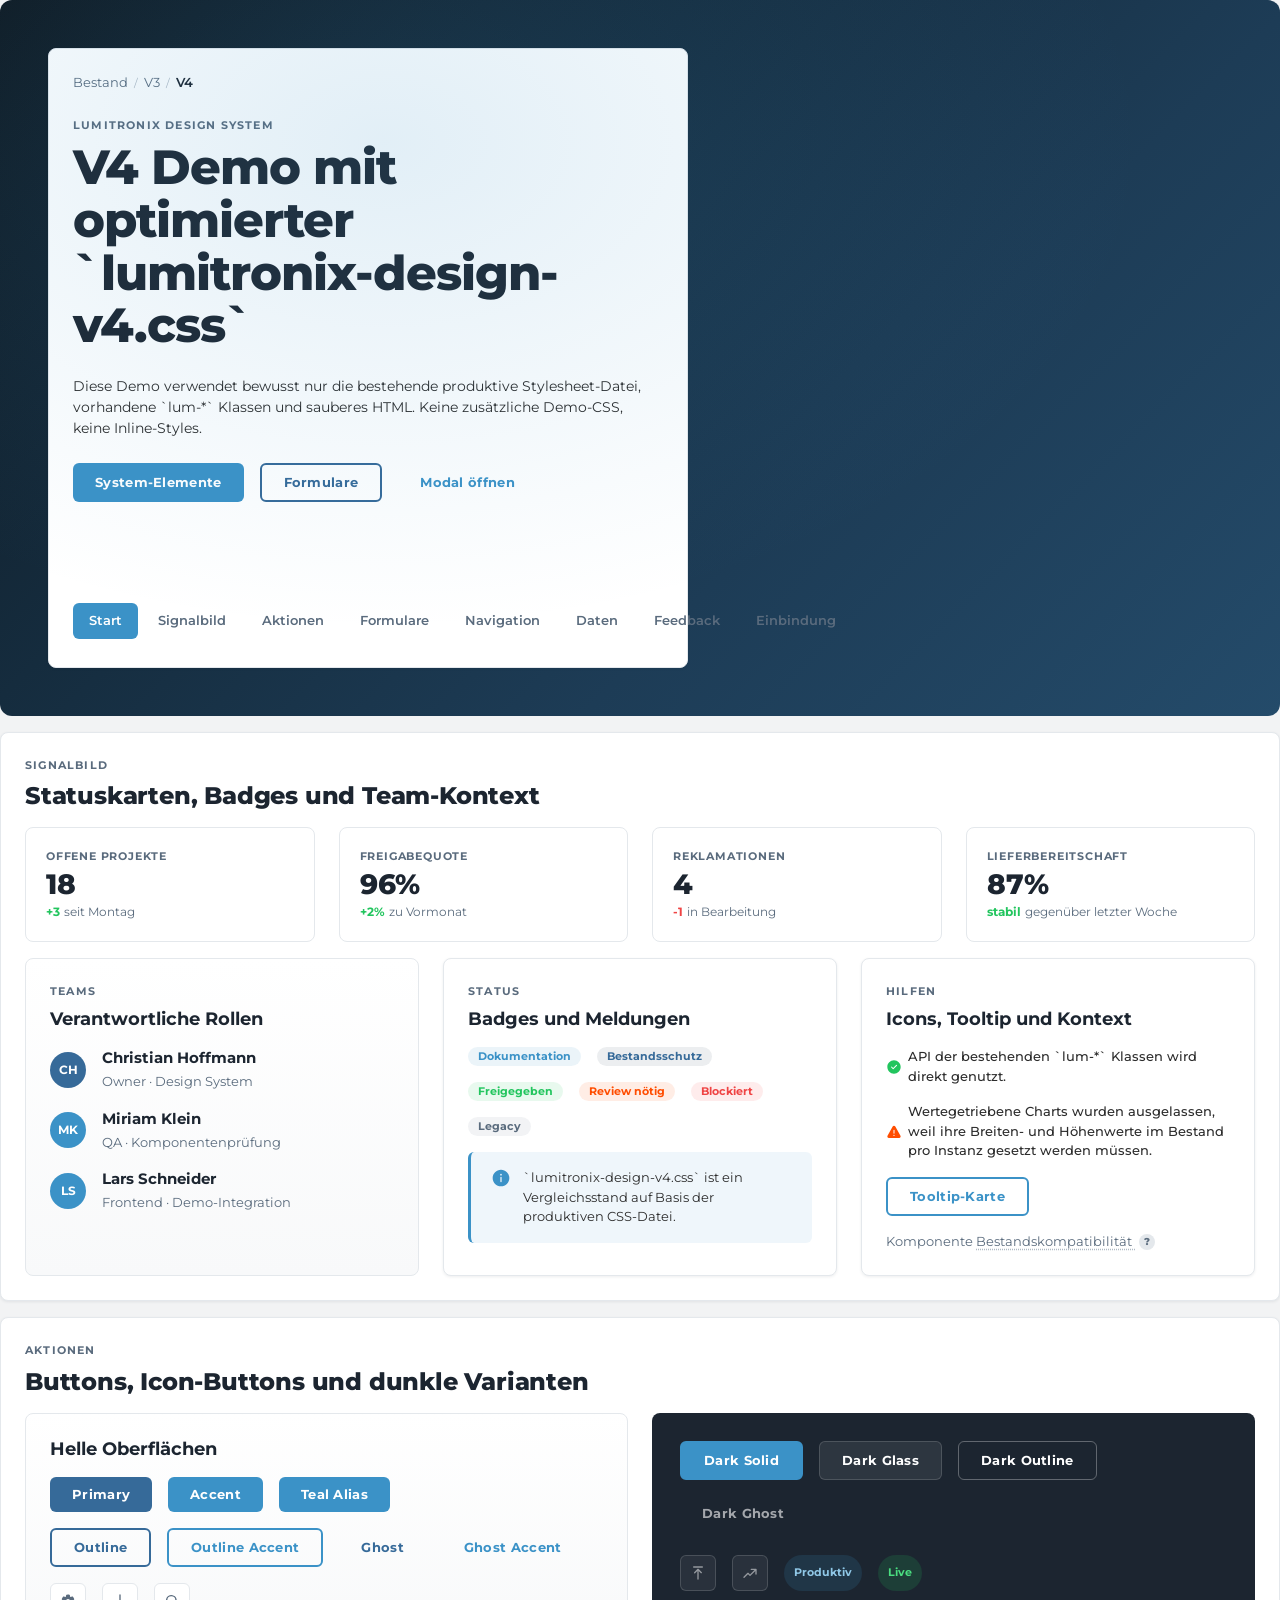
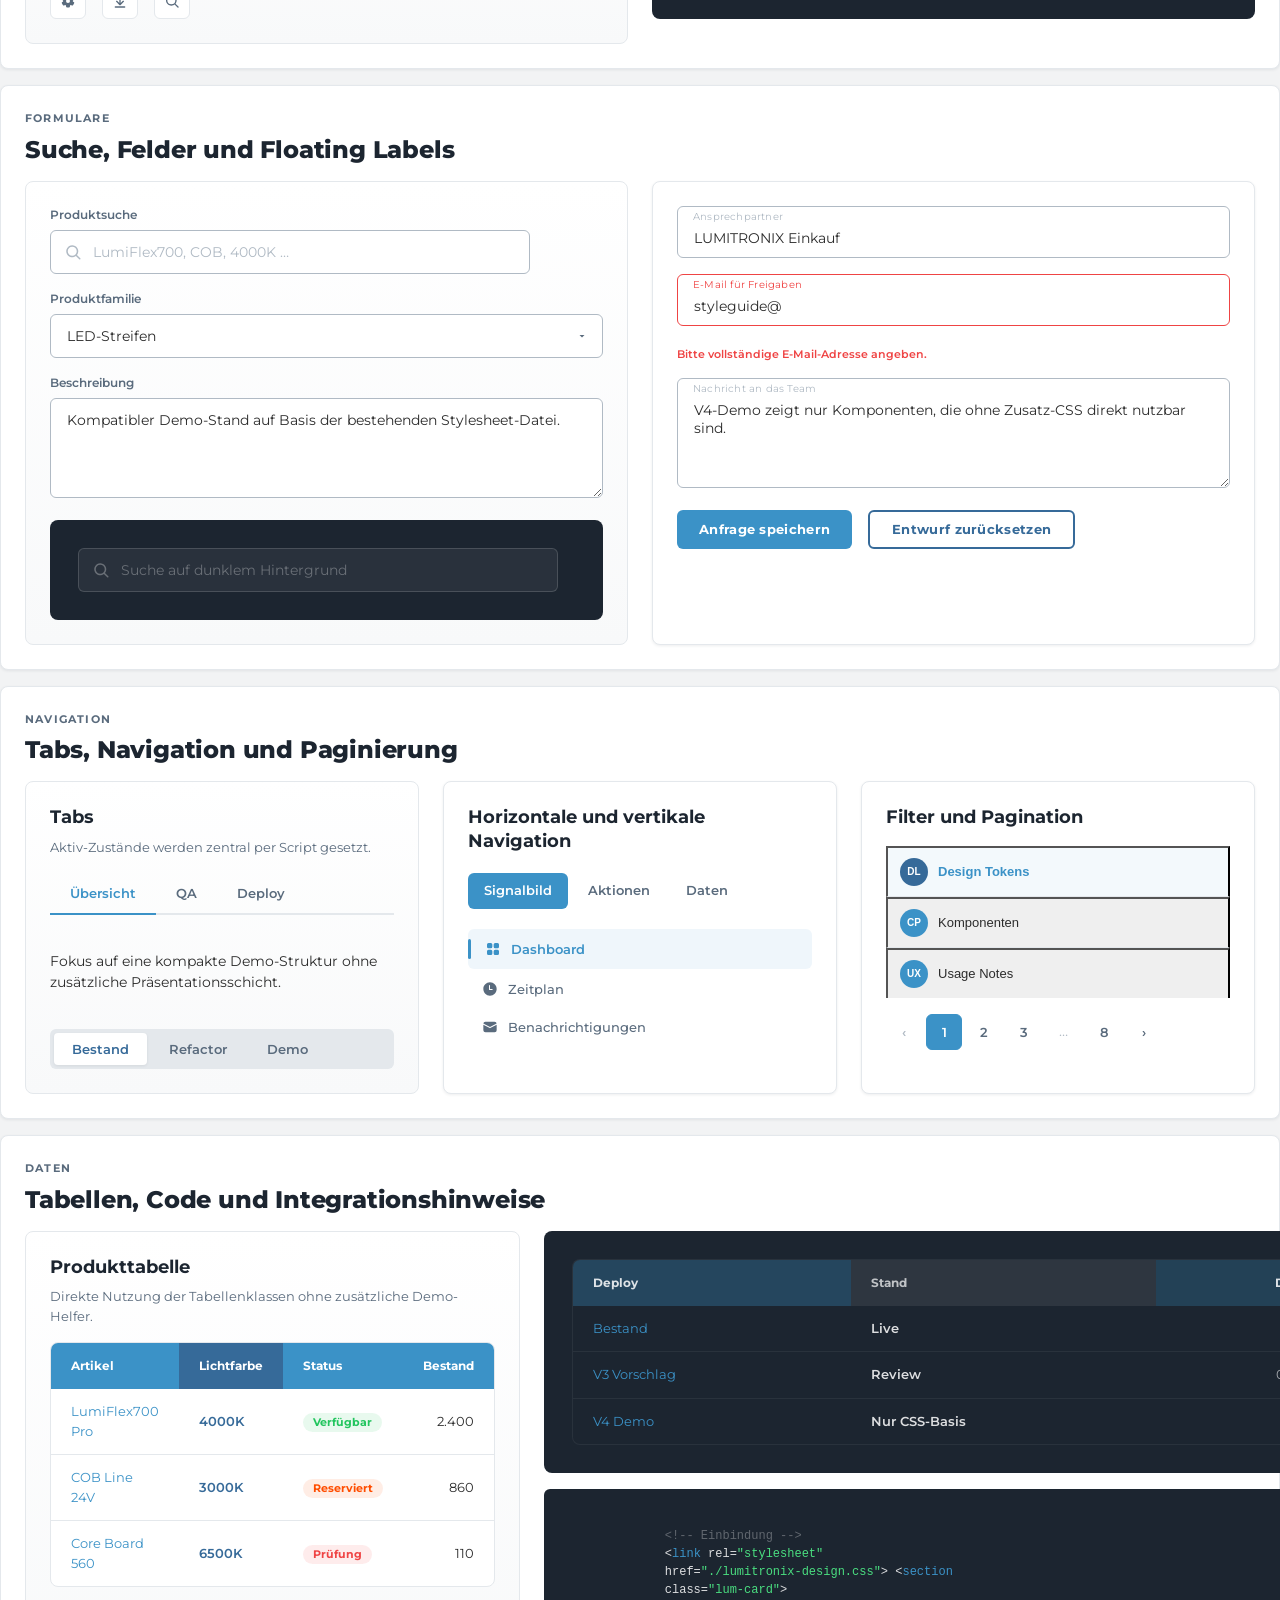
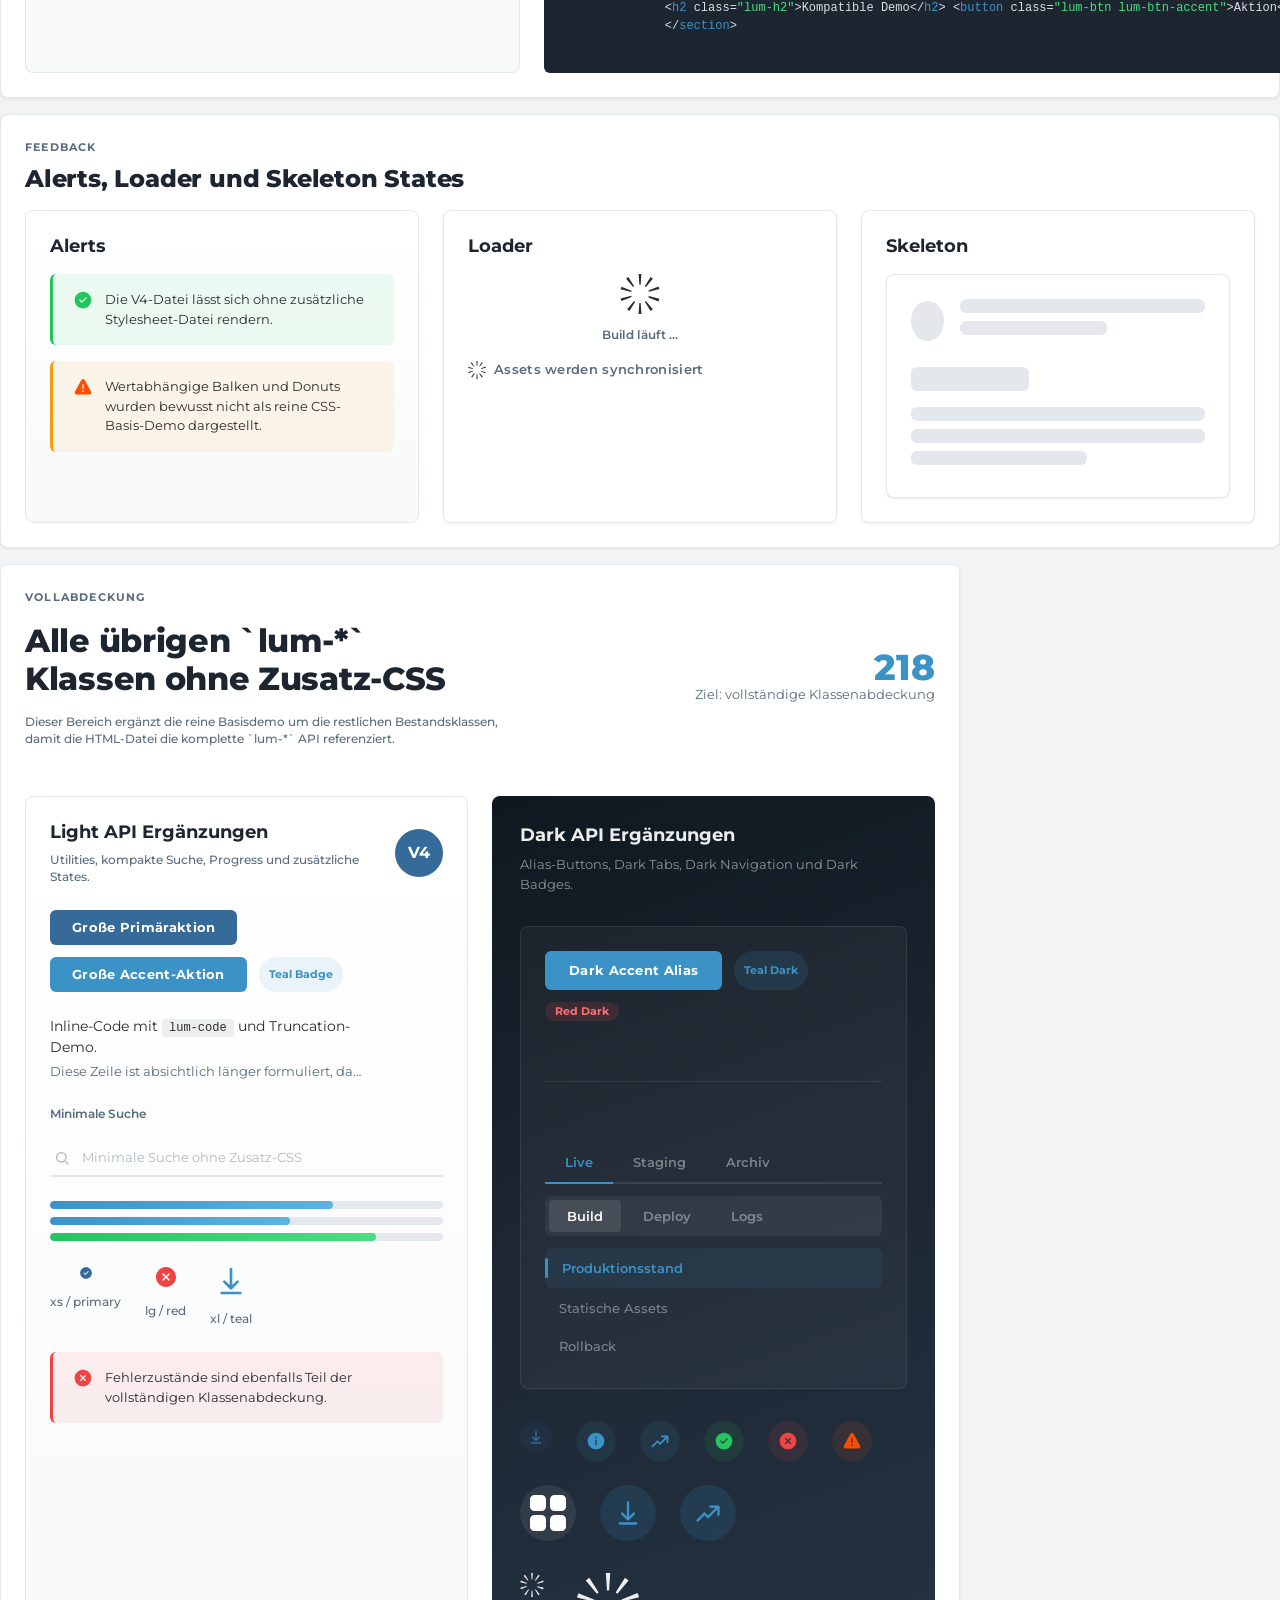
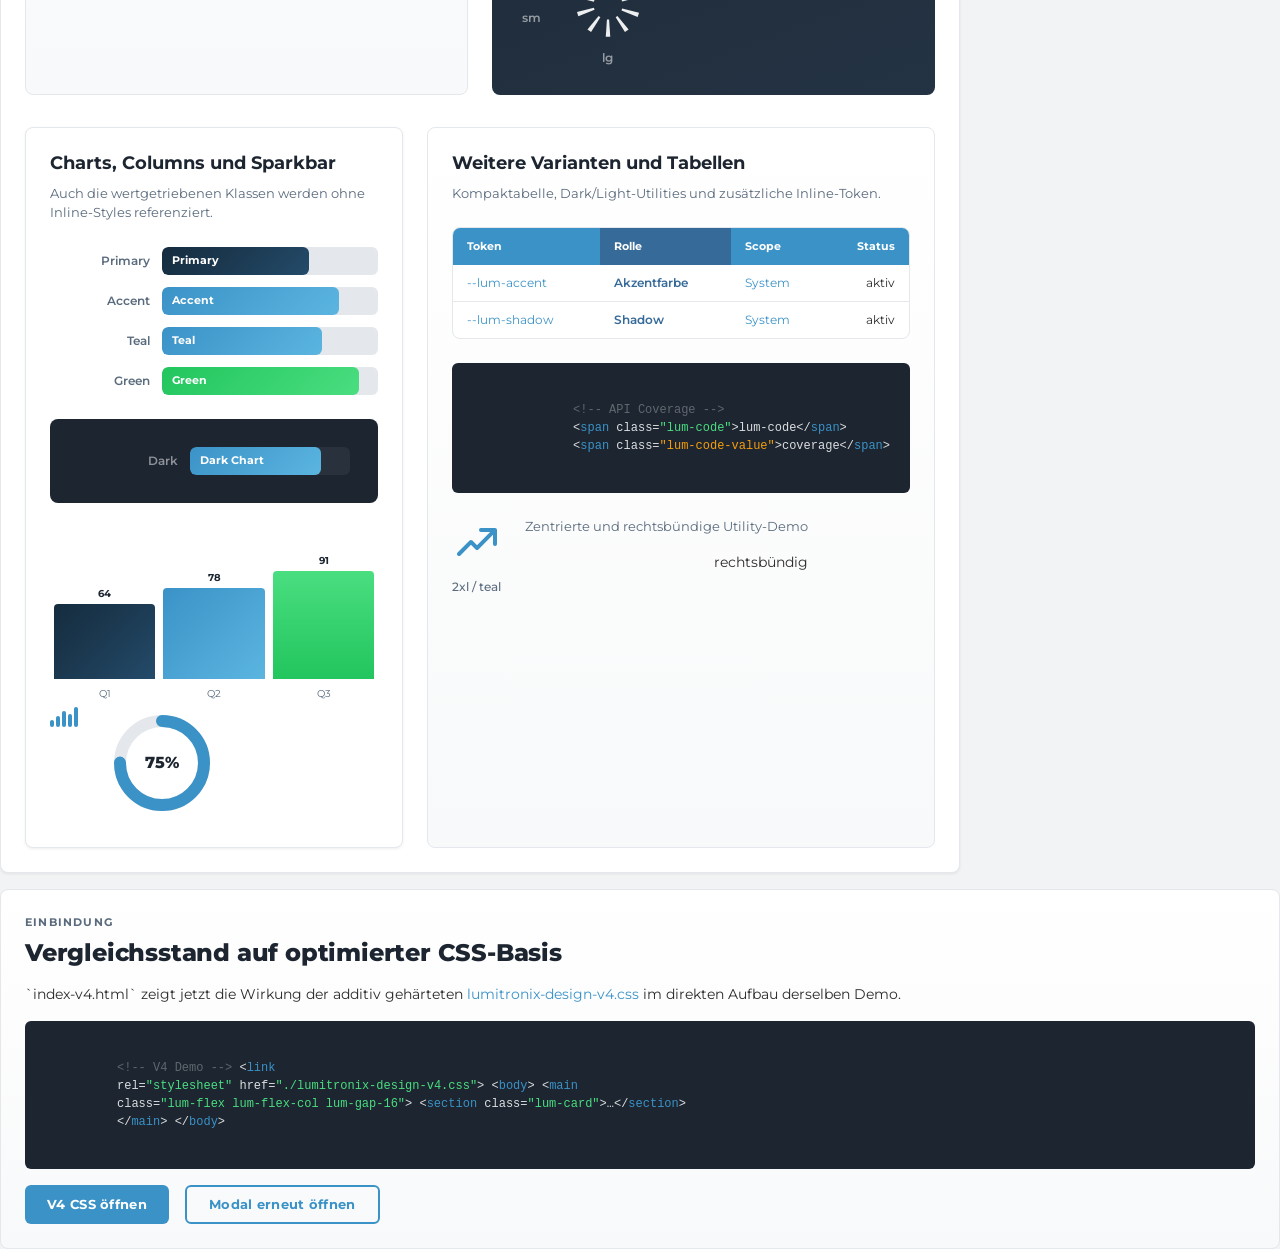
==== commit f43ad8b2: "fix: harden v4 dark and svg defaults" ====
--- a/index-v4.html
+++ b/index-v4.html
@@ -1457,31 +1457,26 @@
 
             <div class="lum-chart-cols lum-mt-32">
               <div class="lum-chart-col lum-col-primary">
-                <br /><br /><br /><br /><br /><span class="lum-chart-col-val"
-                  >64</span
+                <span class="lum-chart-col-val">64</span
                 ><span class="lum-chart-col-label">Q1</span>
               </div>
               <div class="lum-chart-col lum-col-teal">
-                <br /><br /><br /><br /><br /><br /><span
-                  class="lum-chart-col-val"
-                  >78</span
+                <span class="lum-chart-col-val">78</span
                 ><span class="lum-chart-col-label">Q2</span>
               </div>
               <div class="lum-chart-col lum-col-green">
-                <br /><br /><br /><br /><br /><br /><br /><span
-                  class="lum-chart-col-val"
-                  >91</span
+                <span class="lum-chart-col-val">91</span
                 ><span class="lum-chart-col-label">Q3</span>
               </div>
             </div>
 
             <div class="lum-flex lum-gap-24 lum-flex-wrap">
               <div class="lum-sparkbar" aria-label="Mini-Sparkbar">
-                <div class="lum-sparkbar-col"><br /></div>
-                <div class="lum-sparkbar-col"><br /><br /></div>
-                <div class="lum-sparkbar-col"><br /><br /><br /></div>
-                <div class="lum-sparkbar-col"><br /><br /></div>
-                <div class="lum-sparkbar-col"><br /><br /><br /><br /></div>
+                <div class="lum-sparkbar-col"></div>
+                <div class="lum-sparkbar-col"></div>
+                <div class="lum-sparkbar-col"></div>
+                <div class="lum-sparkbar-col"></div>
+                <div class="lum-sparkbar-col"></div>
               </div>
 
               <div class="lum-donut" aria-label="Donut Demo">
--- a/lumitronix-design-v4.css
+++ b/lumitronix-design-v4.css
@@ -2149,6 +2149,10 @@
   --lum-progress-fill-default-width: 72%;
   --lum-chart-col-default-height: 68%;
   --lum-sparkbar-col-default-height: 55%;
+  --lum-dark-heading: rgba(255, 255, 255, 0.92);
+  --lum-dark-body: rgba(255, 255, 255, 0.72);
+  --lum-dark-muted: rgba(255, 255, 255, 0.52);
+  --lum-dark-soft: rgba(255, 255, 255, 0.38);
 }
 
 /* Wrapper-Varianten werden selbsttragend */
@@ -2193,12 +2197,207 @@
   height: 16px;
 }
 
+/* Dunkle Oberflächen bekommen sinnvolle Typografie-Kontraste */
+.lum-dark-bg,
+.lum-dark-bg-gradient,
+.lum-card-dark,
+.lum-hero-bg {
+  color: var(--lum-dark-body);
+}
+
+.lum-dark-bg .lum-h1,
+.lum-dark-bg .lum-h2,
+.lum-dark-bg .lum-h3,
+.lum-dark-bg .lum-h4,
+.lum-dark-bg .lum-display,
+.lum-dark-bg-gradient .lum-h1,
+.lum-dark-bg-gradient .lum-h2,
+.lum-dark-bg-gradient .lum-h3,
+.lum-dark-bg-gradient .lum-h4,
+.lum-dark-bg-gradient .lum-display,
+.lum-card-dark .lum-h1,
+.lum-card-dark .lum-h2,
+.lum-card-dark .lum-h3,
+.lum-card-dark .lum-h4,
+.lum-card-dark .lum-display,
+.lum-hero-bg .lum-h1,
+.lum-hero-bg .lum-h2,
+.lum-hero-bg .lum-h3,
+.lum-hero-bg .lum-h4,
+.lum-hero-bg .lum-display {
+  color: var(--lum-dark-heading);
+}
+
+.lum-dark-bg .lum-body,
+.lum-dark-bg-gradient .lum-body,
+.lum-card-dark .lum-body,
+.lum-hero-bg .lum-body {
+  color: var(--lum-dark-body);
+}
+
+.lum-dark-bg .lum-body-sm,
+.lum-dark-bg-gradient .lum-body-sm,
+.lum-card-dark .lum-body-sm,
+.lum-hero-bg .lum-body-sm,
+.lum-dark-bg .lum-caption,
+.lum-dark-bg-gradient .lum-caption,
+.lum-card-dark .lum-caption,
+.lum-hero-bg .lum-caption {
+  color: var(--lum-dark-muted);
+}
+
+.lum-dark-bg .lum-overline,
+.lum-dark-bg-gradient .lum-overline,
+.lum-card-dark .lum-overline,
+.lum-hero-bg .lum-overline {
+  color: var(--lum-dark-soft);
+}
+
+.lum-dark-bg .lum-stat,
+.lum-dark-bg-gradient .lum-stat,
+.lum-card-dark .lum-stat,
+.lum-hero-bg .lum-stat {
+  color: var(--lum-accent);
+}
+
+.lum-dark-bg .lum-divider,
+.lum-dark-bg-gradient .lum-divider,
+.lum-card-dark .lum-divider,
+.lum-hero-bg .lum-divider {
+  background: rgba(255, 255, 255, 0.08);
+}
+
+.lum-dark-bg .lum-code,
+.lum-dark-bg-gradient .lum-code,
+.lum-card-dark .lum-code,
+.lum-hero-bg .lum-code {
+  background: rgba(255, 255, 255, 0.08);
+  color: var(--lum-dark-heading);
+}
+
+.lum-dark-bg .lum-loader,
+.lum-dark-bg-gradient .lum-loader,
+.lum-card-dark .lum-loader,
+.lum-hero-bg .lum-loader {
+  color: var(--lum-dark-heading);
+}
+
+.lum-dark-bg .lum-loader-text,
+.lum-dark-bg-gradient .lum-loader-text,
+.lum-card-dark .lum-loader-text,
+.lum-hero-bg .lum-loader-text {
+  color: var(--lum-dark-muted);
+}
+
+.lum-dark-bg .lum-card-dark,
+.lum-dark-bg-gradient .lum-card-dark,
+.lum-hero-bg .lum-card-dark {
+  background: rgba(255, 255, 255, 0.04);
+  border-color: rgba(255, 255, 255, 0.08);
+}
+
+/* Helle Karten innerhalb dunkler Container bleiben hell lesbar */
+.lum-dark-bg .lum-card,
+.lum-dark-bg .lum-card-gradient,
+.lum-dark-bg-gradient .lum-card,
+.lum-dark-bg-gradient .lum-card-gradient,
+.lum-hero-bg .lum-card,
+.lum-hero-bg .lum-card-gradient {
+  color: var(--lum-text);
+}
+
+.lum-dark-bg .lum-card .lum-h1,
+.lum-dark-bg .lum-card .lum-h2,
+.lum-dark-bg .lum-card .lum-h3,
+.lum-dark-bg .lum-card .lum-h4,
+.lum-dark-bg .lum-card .lum-display,
+.lum-dark-bg .lum-card-gradient .lum-h1,
+.lum-dark-bg .lum-card-gradient .lum-h2,
+.lum-dark-bg .lum-card-gradient .lum-h3,
+.lum-dark-bg .lum-card-gradient .lum-h4,
+.lum-dark-bg .lum-card-gradient .lum-display,
+.lum-dark-bg-gradient .lum-card .lum-h1,
+.lum-dark-bg-gradient .lum-card .lum-h2,
+.lum-dark-bg-gradient .lum-card .lum-h3,
+.lum-dark-bg-gradient .lum-card .lum-h4,
+.lum-dark-bg-gradient .lum-card .lum-display,
+.lum-dark-bg-gradient .lum-card-gradient .lum-h1,
+.lum-dark-bg-gradient .lum-card-gradient .lum-h2,
+.lum-dark-bg-gradient .lum-card-gradient .lum-h3,
+.lum-dark-bg-gradient .lum-card-gradient .lum-h4,
+.lum-dark-bg-gradient .lum-card-gradient .lum-display,
+.lum-hero-bg .lum-card .lum-h1,
+.lum-hero-bg .lum-card .lum-h2,
+.lum-hero-bg .lum-card .lum-h3,
+.lum-hero-bg .lum-card .lum-h4,
+.lum-hero-bg .lum-card .lum-display,
+.lum-hero-bg .lum-card-gradient .lum-h1,
+.lum-hero-bg .lum-card-gradient .lum-h2,
+.lum-hero-bg .lum-card-gradient .lum-h3,
+.lum-hero-bg .lum-card-gradient .lum-h4,
+.lum-hero-bg .lum-card-gradient .lum-display {
+  color: var(--lum-dark);
+}
+
+.lum-dark-bg .lum-card .lum-body,
+.lum-dark-bg .lum-card-gradient .lum-body,
+.lum-dark-bg-gradient .lum-card .lum-body,
+.lum-dark-bg-gradient .lum-card-gradient .lum-body,
+.lum-hero-bg .lum-card .lum-body,
+.lum-hero-bg .lum-card-gradient .lum-body {
+  color: var(--lum-text);
+}
+
+.lum-dark-bg .lum-card .lum-body-sm,
+.lum-dark-bg .lum-card .lum-caption,
+.lum-dark-bg .lum-card .lum-overline,
+.lum-dark-bg .lum-card-gradient .lum-body-sm,
+.lum-dark-bg .lum-card-gradient .lum-caption,
+.lum-dark-bg .lum-card-gradient .lum-overline,
+.lum-dark-bg-gradient .lum-card .lum-body-sm,
+.lum-dark-bg-gradient .lum-card .lum-caption,
+.lum-dark-bg-gradient .lum-card .lum-overline,
+.lum-dark-bg-gradient .lum-card-gradient .lum-body-sm,
+.lum-dark-bg-gradient .lum-card-gradient .lum-caption,
+.lum-dark-bg-gradient .lum-card-gradient .lum-overline,
+.lum-hero-bg .lum-card .lum-body-sm,
+.lum-hero-bg .lum-card .lum-caption,
+.lum-hero-bg .lum-card .lum-overline,
+.lum-hero-bg .lum-card-gradient .lum-body-sm,
+.lum-hero-bg .lum-card-gradient .lum-caption,
+.lum-hero-bg .lum-card-gradient .lum-overline {
+  color: var(--lum-gray);
+}
+
+.lum-icon-circle > svg {
+  width: 50%;
+  height: 50%;
+  fill: currentColor;
+  flex-shrink: 0;
+}
+
 /* Wertbasierte Komponenten bekommen sinnvolle Fallbacks,
    bleiben aber durch Inline-Style oder Custom Property übersteuerbar. */
 .lum-chart-fill {
   width: var(--lum-chart-fill-width, var(--lum-chart-fill-default-width));
 }
 
+.lum-chart-fill-primary {
+  --lum-chart-fill-width: 68%;
+}
+
+.lum-chart-fill-accent {
+  --lum-chart-fill-width: 82%;
+}
+
+.lum-chart-fill-teal {
+  --lum-chart-fill-width: 74%;
+}
+
+.lum-chart-fill-green {
+  --lum-chart-fill-width: 91%;
+}
+
 .lum-chart-dark .lum-chart-fill {
   width: var(--lum-chart-fill-width, var(--lum-chart-fill-dark-default-width));
 }
@@ -2207,8 +2406,32 @@
   width: var(--lum-progress-fill-width, var(--lum-progress-fill-default-width));
 }
 
+.lum-progress-accent {
+  --lum-progress-fill-width: 72%;
+}
+
+.lum-progress-teal {
+  --lum-progress-fill-width: 61%;
+}
+
+.lum-progress-green {
+  --lum-progress-fill-width: 83%;
+}
+
 .lum-chart-col {
   height: var(--lum-chart-col-height, var(--lum-chart-col-default-height));
+}
+
+.lum-chart-col.lum-col-primary {
+  --lum-chart-col-height: 62%;
+}
+
+.lum-chart-col.lum-col-teal {
+  --lum-chart-col-height: 76%;
+}
+
+.lum-chart-col.lum-col-green {
+  --lum-chart-col-height: 90%;
 }
 
 .lum-sparkbar-col {
@@ -2217,3 +2440,23 @@
     var(--lum-sparkbar-col-default-height)
   );
 }
+
+.lum-sparkbar-col:nth-child(1) {
+  --lum-sparkbar-col-height: 28%;
+}
+
+.lum-sparkbar-col:nth-child(2) {
+  --lum-sparkbar-col-height: 46%;
+}
+
+.lum-sparkbar-col:nth-child(3) {
+  --lum-sparkbar-col-height: 66%;
+}
+
+.lum-sparkbar-col:nth-child(4) {
+  --lum-sparkbar-col-height: 52%;
+}
+
+.lum-sparkbar-col:nth-child(5) {
+  --lum-sparkbar-col-height: 82%;
+}
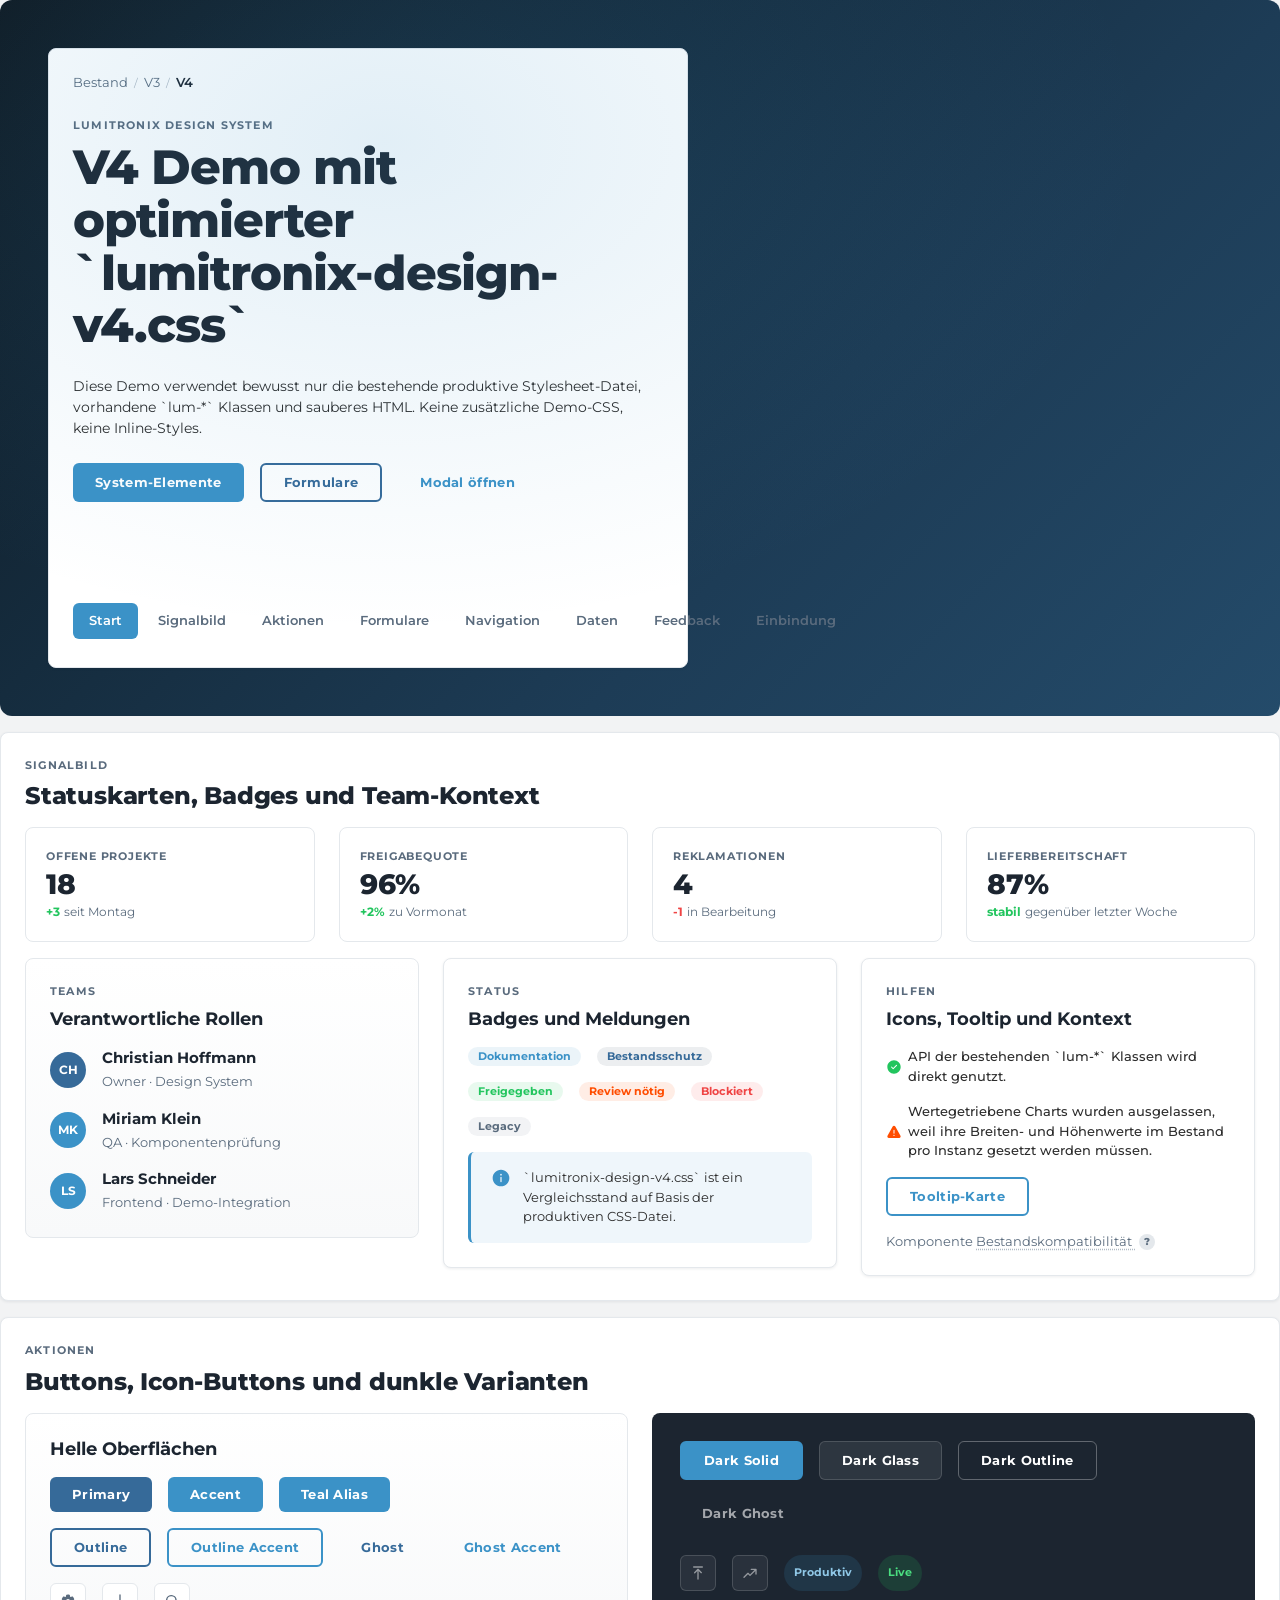
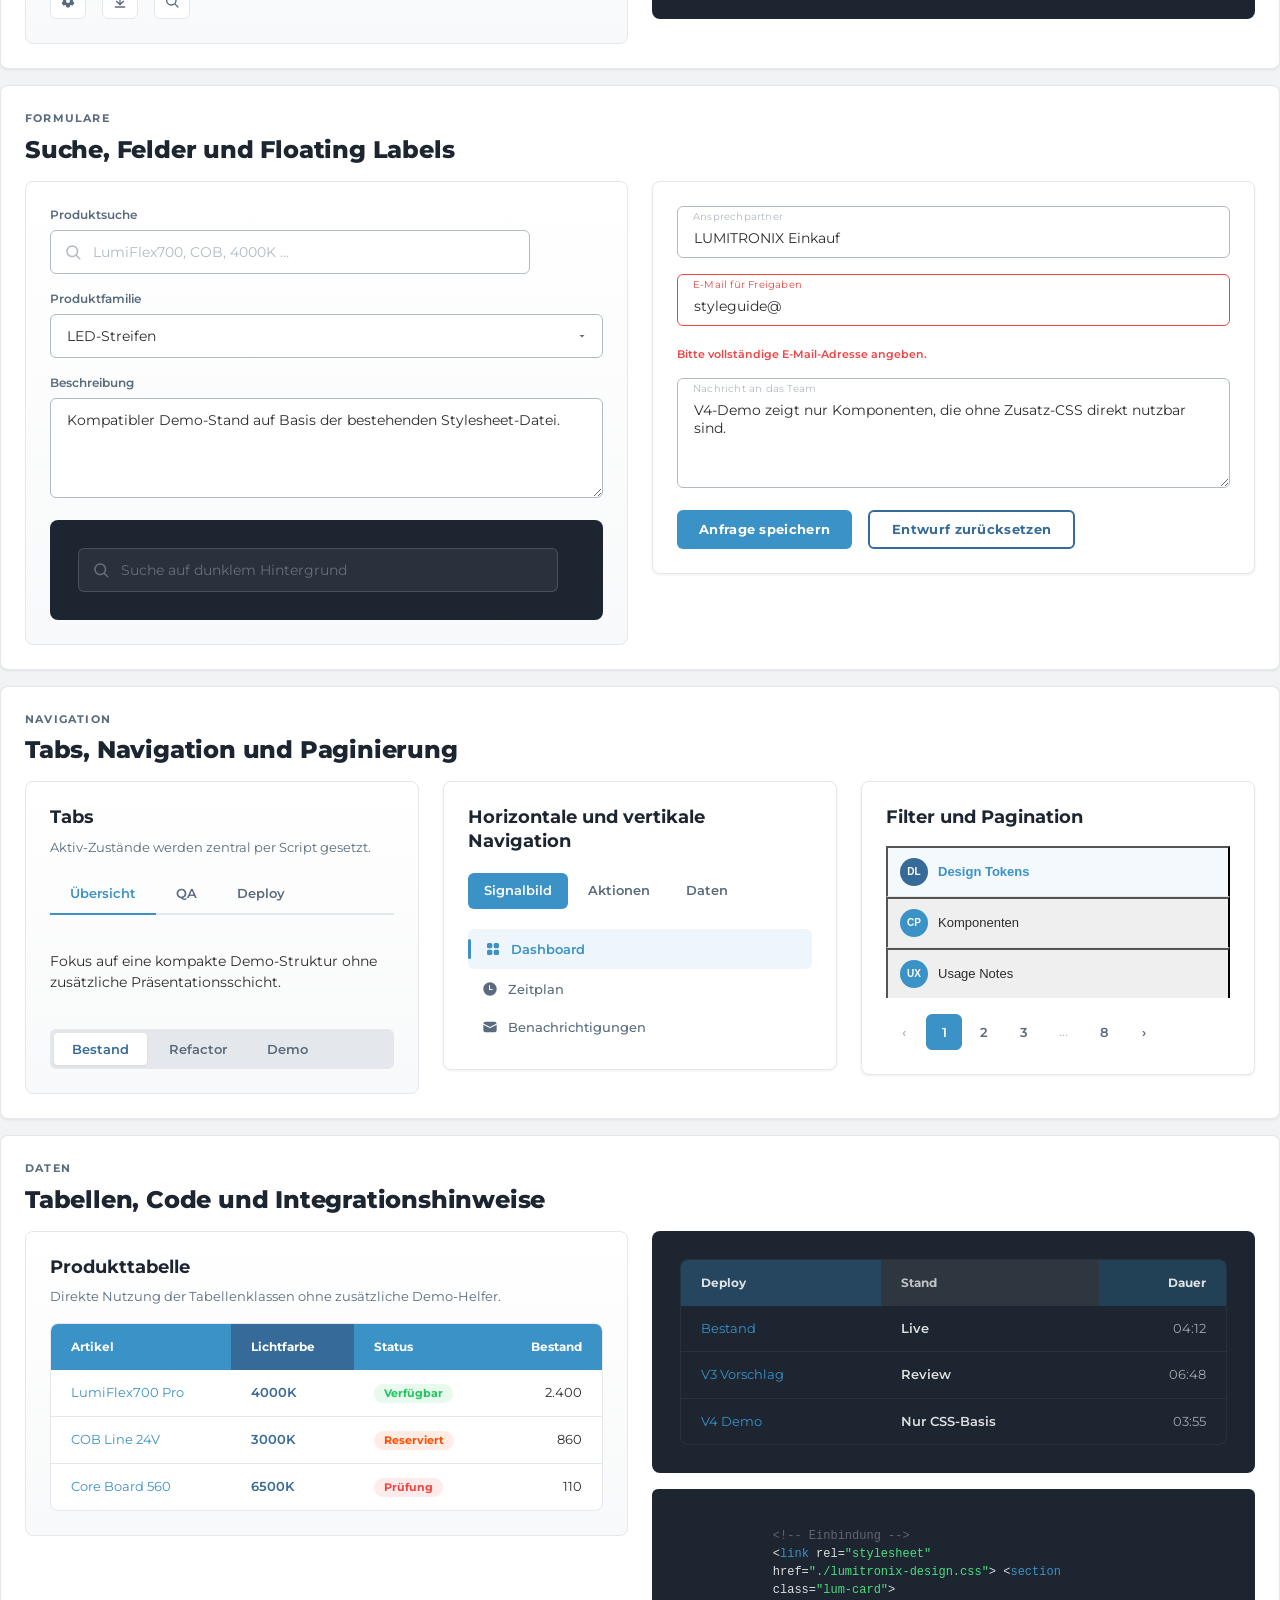
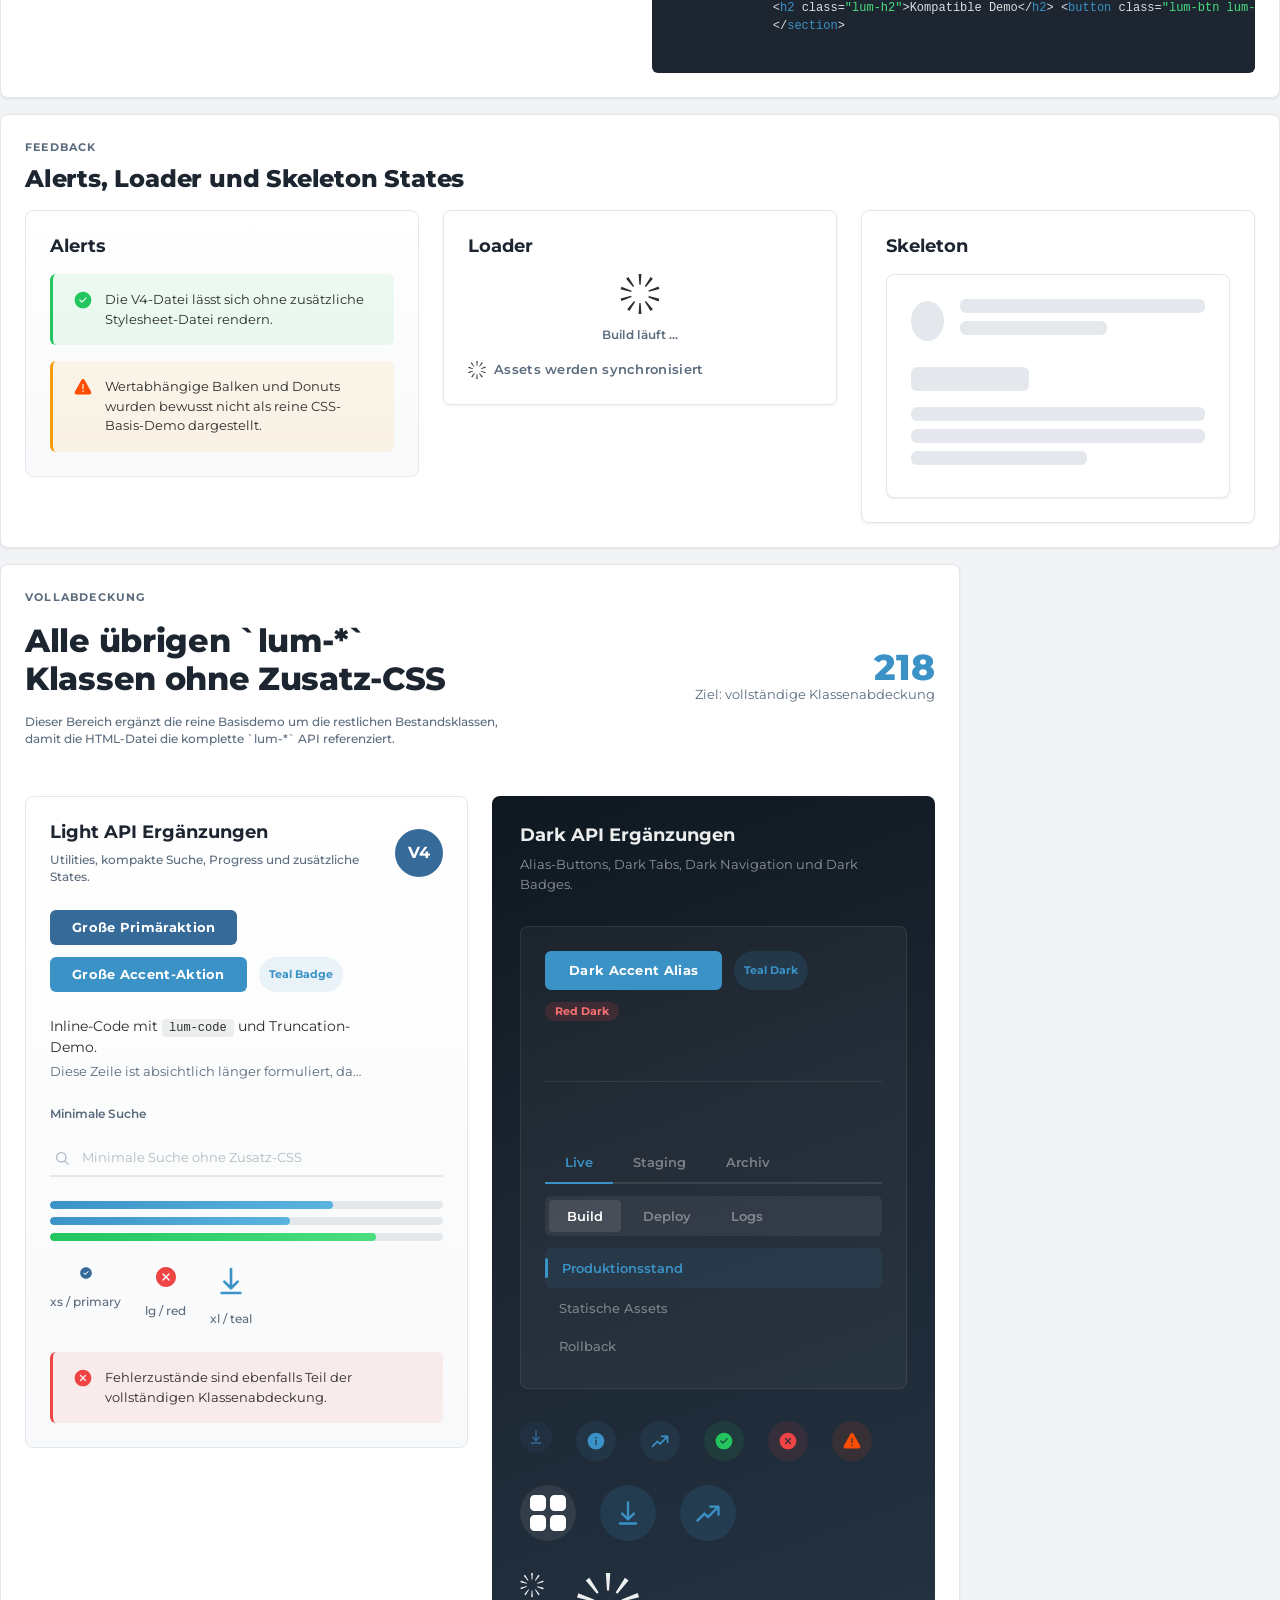
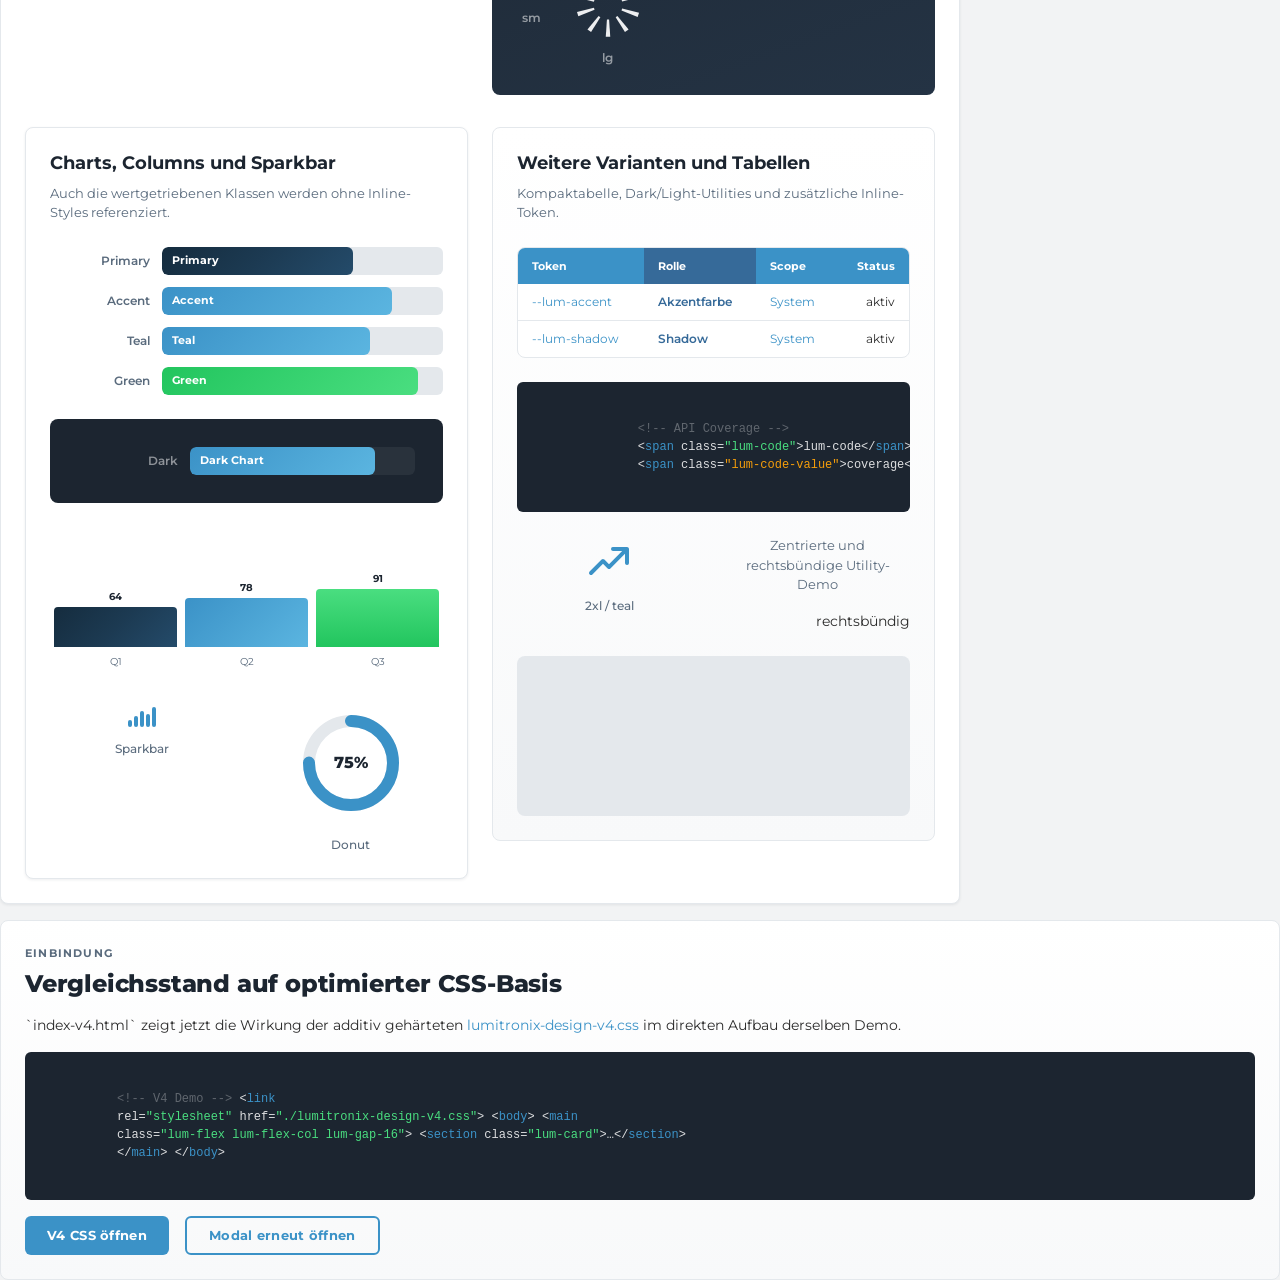
==== commit a007eb37: "fix: improve v4 coverage layout defaults" ====
--- a/index-v4.html
+++ b/index-v4.html
@@ -1470,42 +1470,48 @@
               </div>
             </div>
 
-            <div class="lum-flex lum-gap-24 lum-flex-wrap">
-              <div class="lum-sparkbar" aria-label="Mini-Sparkbar">
-                <div class="lum-sparkbar-col"></div>
-                <div class="lum-sparkbar-col"></div>
-                <div class="lum-sparkbar-col"></div>
-                <div class="lum-sparkbar-col"></div>
-                <div class="lum-sparkbar-col"></div>
-              </div>
-
-              <div class="lum-donut" aria-label="Donut Demo">
-                <svg
-                  width="120"
-                  height="120"
-                  viewBox="0 0 120 120"
-                  aria-hidden="true"
-                >
-                  <circle
-                    cx="60"
-                    cy="60"
-                    r="42"
-                    fill="none"
-                    stroke="var(--lum-light)"
-                    stroke-width="12"
-                  />
-                  <circle
-                    cx="60"
-                    cy="60"
-                    r="42"
-                    fill="none"
-                    stroke="var(--lum-accent)"
-                    stroke-width="12"
-                    stroke-linecap="round"
-                    stroke-dasharray="198 264"
-                  />
-                </svg>
-                <span class="lum-donut-label">75%</span>
+            <div class="lum-grid-2 lum-gap-24">
+              <div class="lum-text-center">
+                <div class="lum-sparkbar" aria-label="Mini-Sparkbar">
+                  <div class="lum-sparkbar-col"></div>
+                  <div class="lum-sparkbar-col"></div>
+                  <div class="lum-sparkbar-col"></div>
+                  <div class="lum-sparkbar-col"></div>
+                  <div class="lum-sparkbar-col"></div>
+                </div>
+                <p class="lum-caption lum-mt-8">Sparkbar</p>
+              </div>
+
+              <div class="lum-text-center">
+                <div class="lum-donut" aria-label="Donut Demo">
+                  <svg
+                    width="120"
+                    height="120"
+                    viewBox="0 0 120 120"
+                    aria-hidden="true"
+                  >
+                    <circle
+                      cx="60"
+                      cy="60"
+                      r="42"
+                      fill="none"
+                      stroke="var(--lum-light)"
+                      stroke-width="12"
+                    />
+                    <circle
+                      cx="60"
+                      cy="60"
+                      r="42"
+                      fill="none"
+                      stroke="var(--lum-accent)"
+                      stroke-width="12"
+                      stroke-linecap="round"
+                      stroke-dasharray="198 264"
+                    />
+                  </svg>
+                  <span class="lum-donut-label">75%</span>
+                </div>
+                <p class="lum-caption lum-mt-8">Donut</p>
               </div>
             </div>
           </article>
@@ -1558,7 +1564,7 @@
               >&gt;coverage&lt;/<span class="lum-code-keyword">span</span>&gt;
             </div>
 
-            <div class="lum-flex lum-gap-24 lum-flex-wrap">
+            <div class="lum-grid-2 lum-gap-24">
               <div class="lum-text-center lum-max-w-sm">
                 <span class="lum-icon lum-icon-2xl lum-icon-teal">
                   <svg viewBox="0 0 24 24" aria-hidden="true">
@@ -1570,15 +1576,17 @@
                 <p class="lum-caption lum-mt-8">2xl / teal</p>
               </div>
 
-              <div class="lum-max-w-sm lum-text-center">
+              <div class="lum-max-w-md lum-w-full">
                 <p class="lum-body-sm lum-text-center lum-mb-16">
                   Zentrierte und rechtsbündige Utility-Demo
                 </p>
                 <p class="lum-body lum-text-right">rechtsbündig</p>
               </div>
-
-              <div class="lum-skeleton lum-skeleton-card lum-max-w-md"></div>
-            </div>
+            </div>
+
+            <div
+              class="lum-skeleton lum-skeleton-card lum-max-w-md lum-w-full"
+            ></div>
           </article>
         </div>
       </section>
--- a/lumitronix-design-v4.css
+++ b/lumitronix-design-v4.css
@@ -2378,6 +2378,18 @@
 
 /* Wertbasierte Komponenten bekommen sinnvolle Fallbacks,
    bleiben aber durch Inline-Style oder Custom Property übersteuerbar. */
+.lum-grid-2,
+.lum-grid-3,
+.lum-grid-4 {
+  align-items: start;
+}
+
+.lum-grid-2 > *,
+.lum-grid-3 > *,
+.lum-grid-4 > * {
+  min-width: 0;
+}
+
 .lum-chart-fill {
   width: var(--lum-chart-fill-width, var(--lum-chart-fill-default-width));
 }
@@ -2432,6 +2444,11 @@
 
 .lum-chart-col.lum-col-green {
   --lum-chart-col-height: 90%;
+}
+
+.lum-chart-cols {
+  padding: 24px 4px 32px;
+  overflow: hidden;
 }
 
 .lum-sparkbar-col {
@@ -2441,6 +2458,10 @@
   );
 }
 
+.lum-donut {
+  width: fit-content;
+}
+
 .lum-sparkbar-col:nth-child(1) {
   --lum-sparkbar-col-height: 28%;
 }
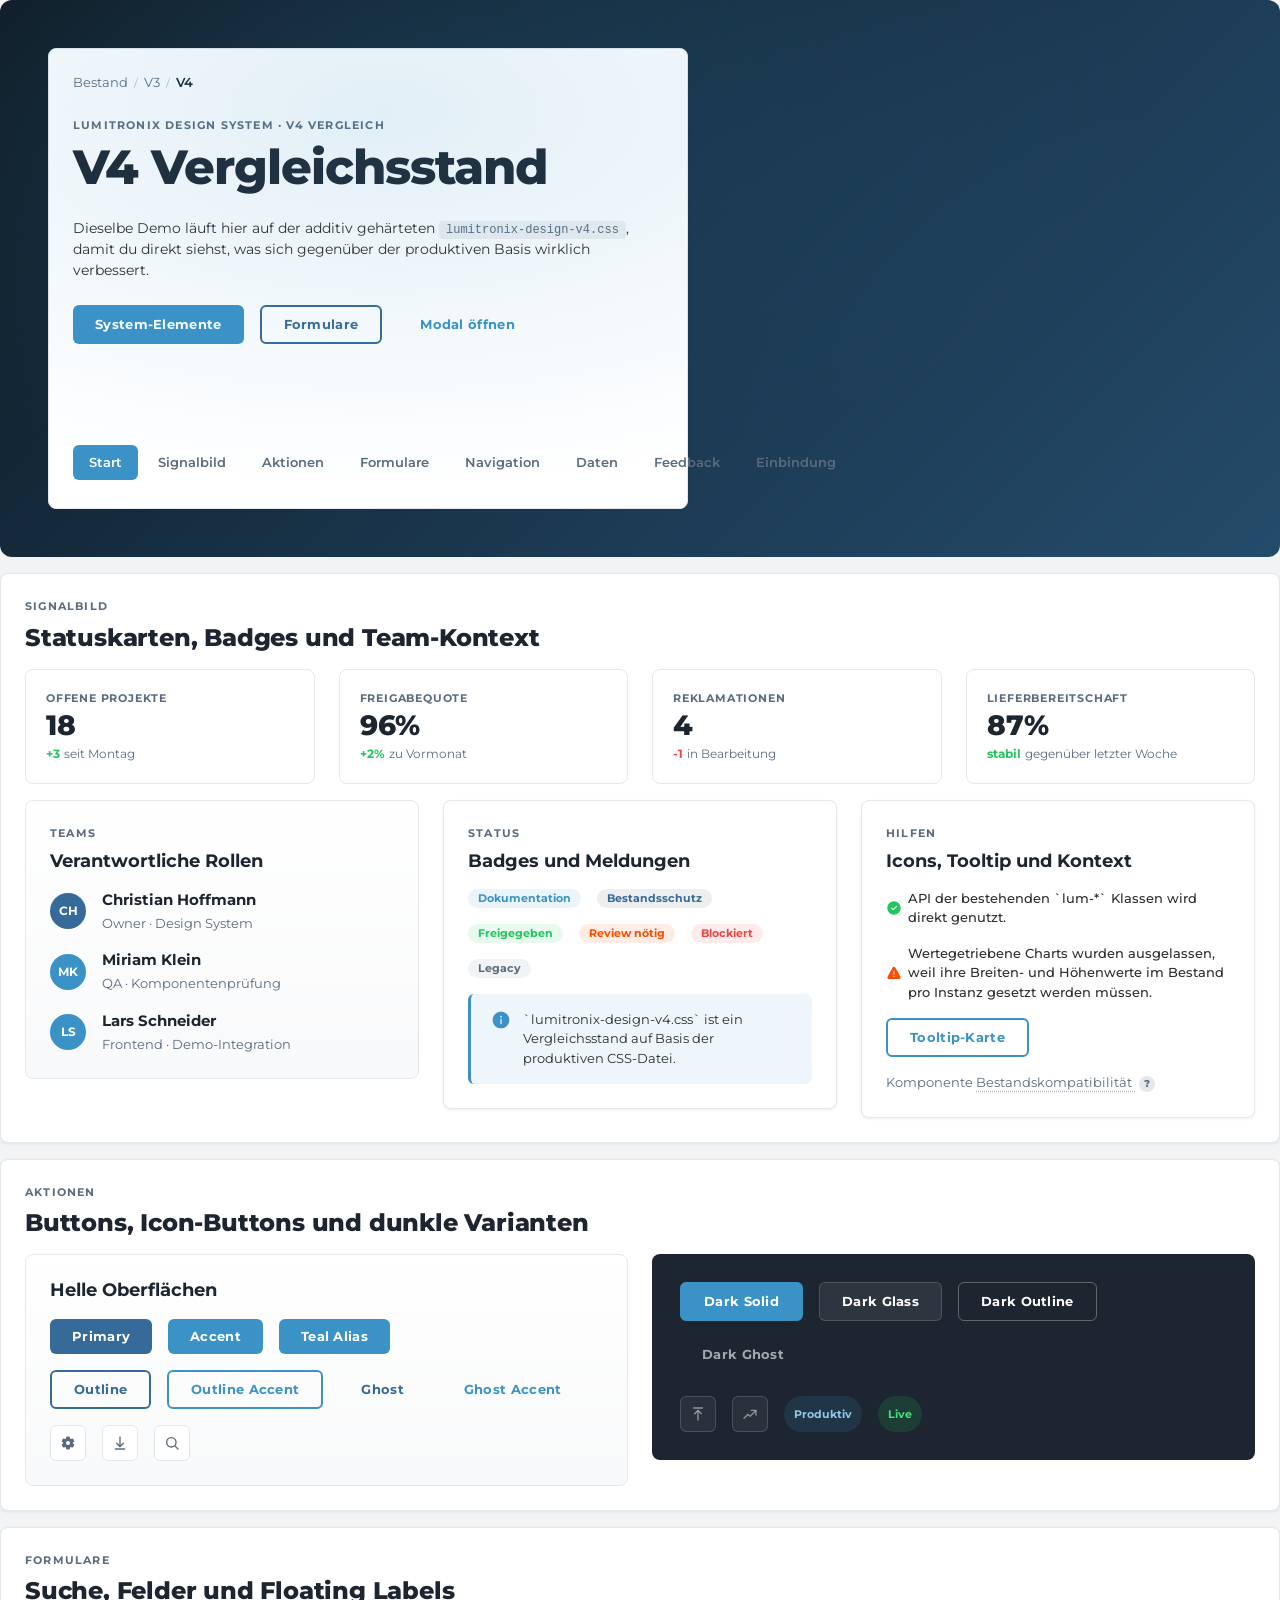
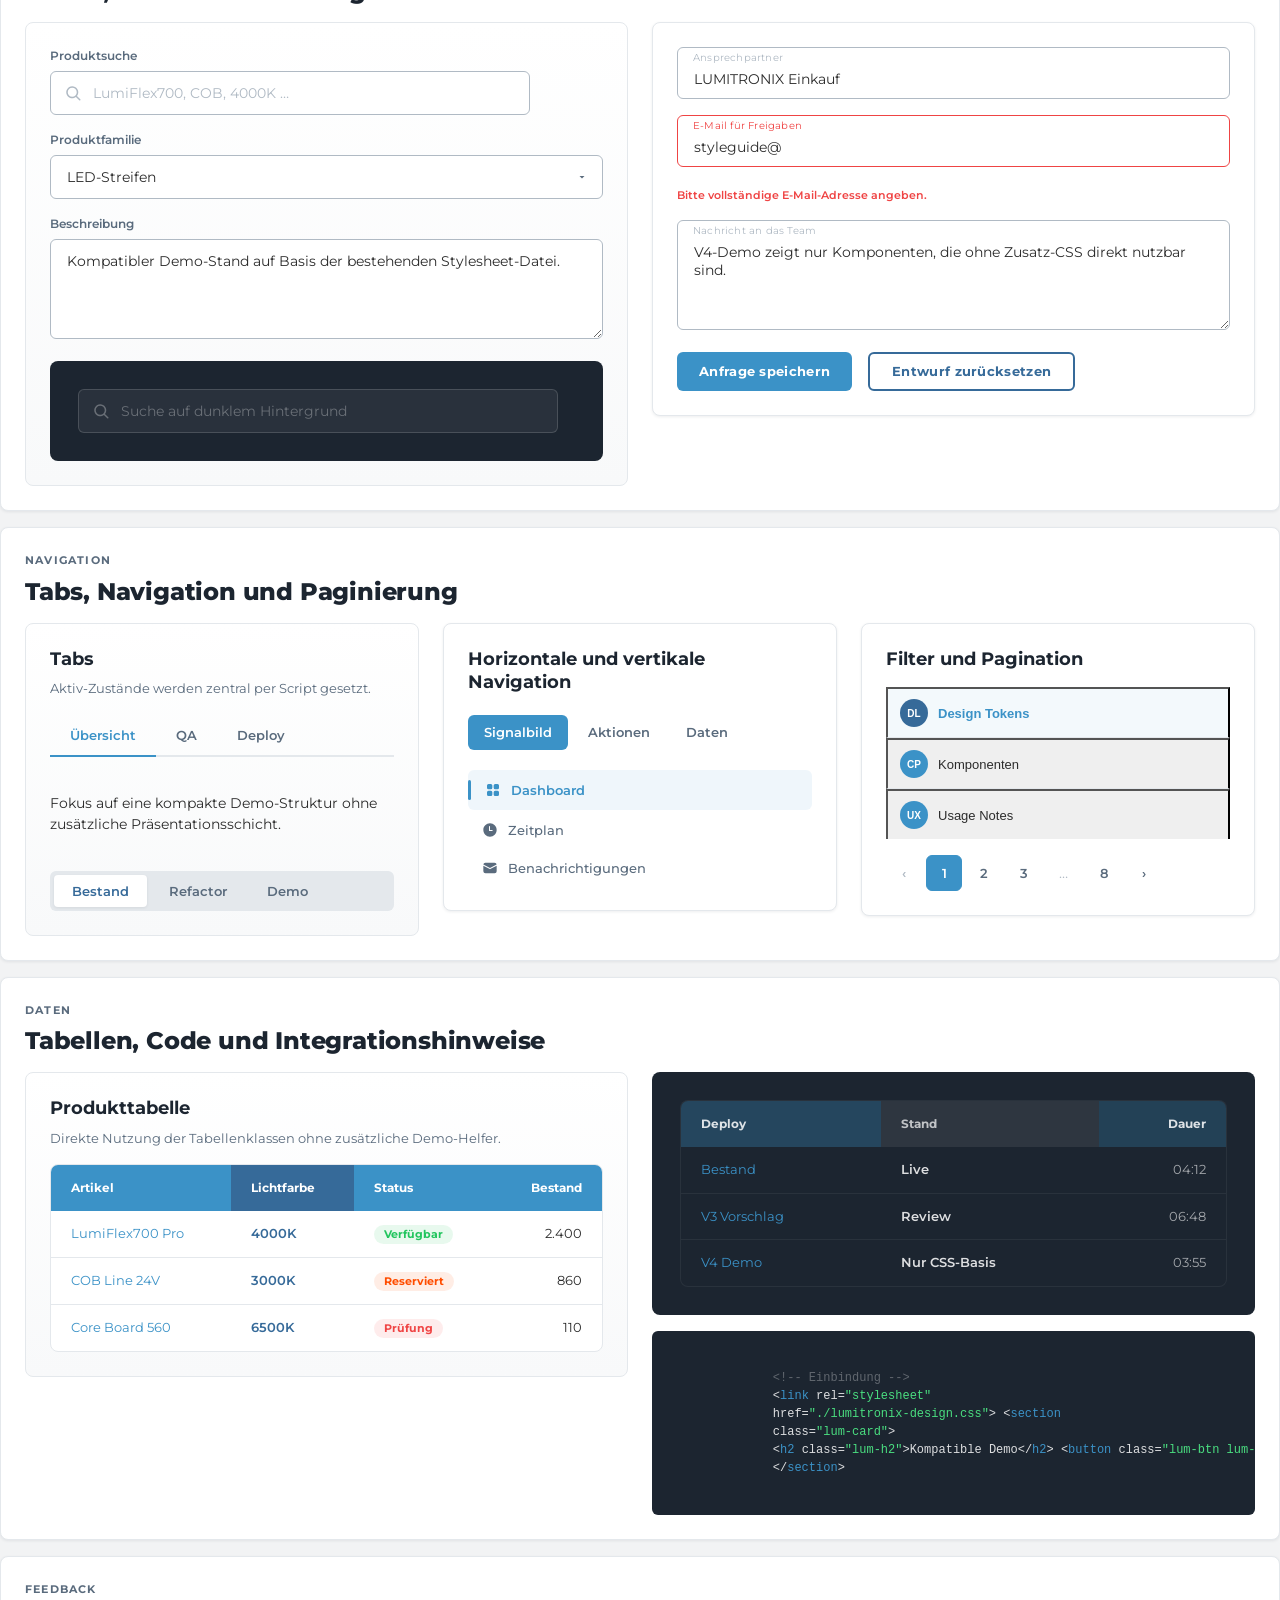
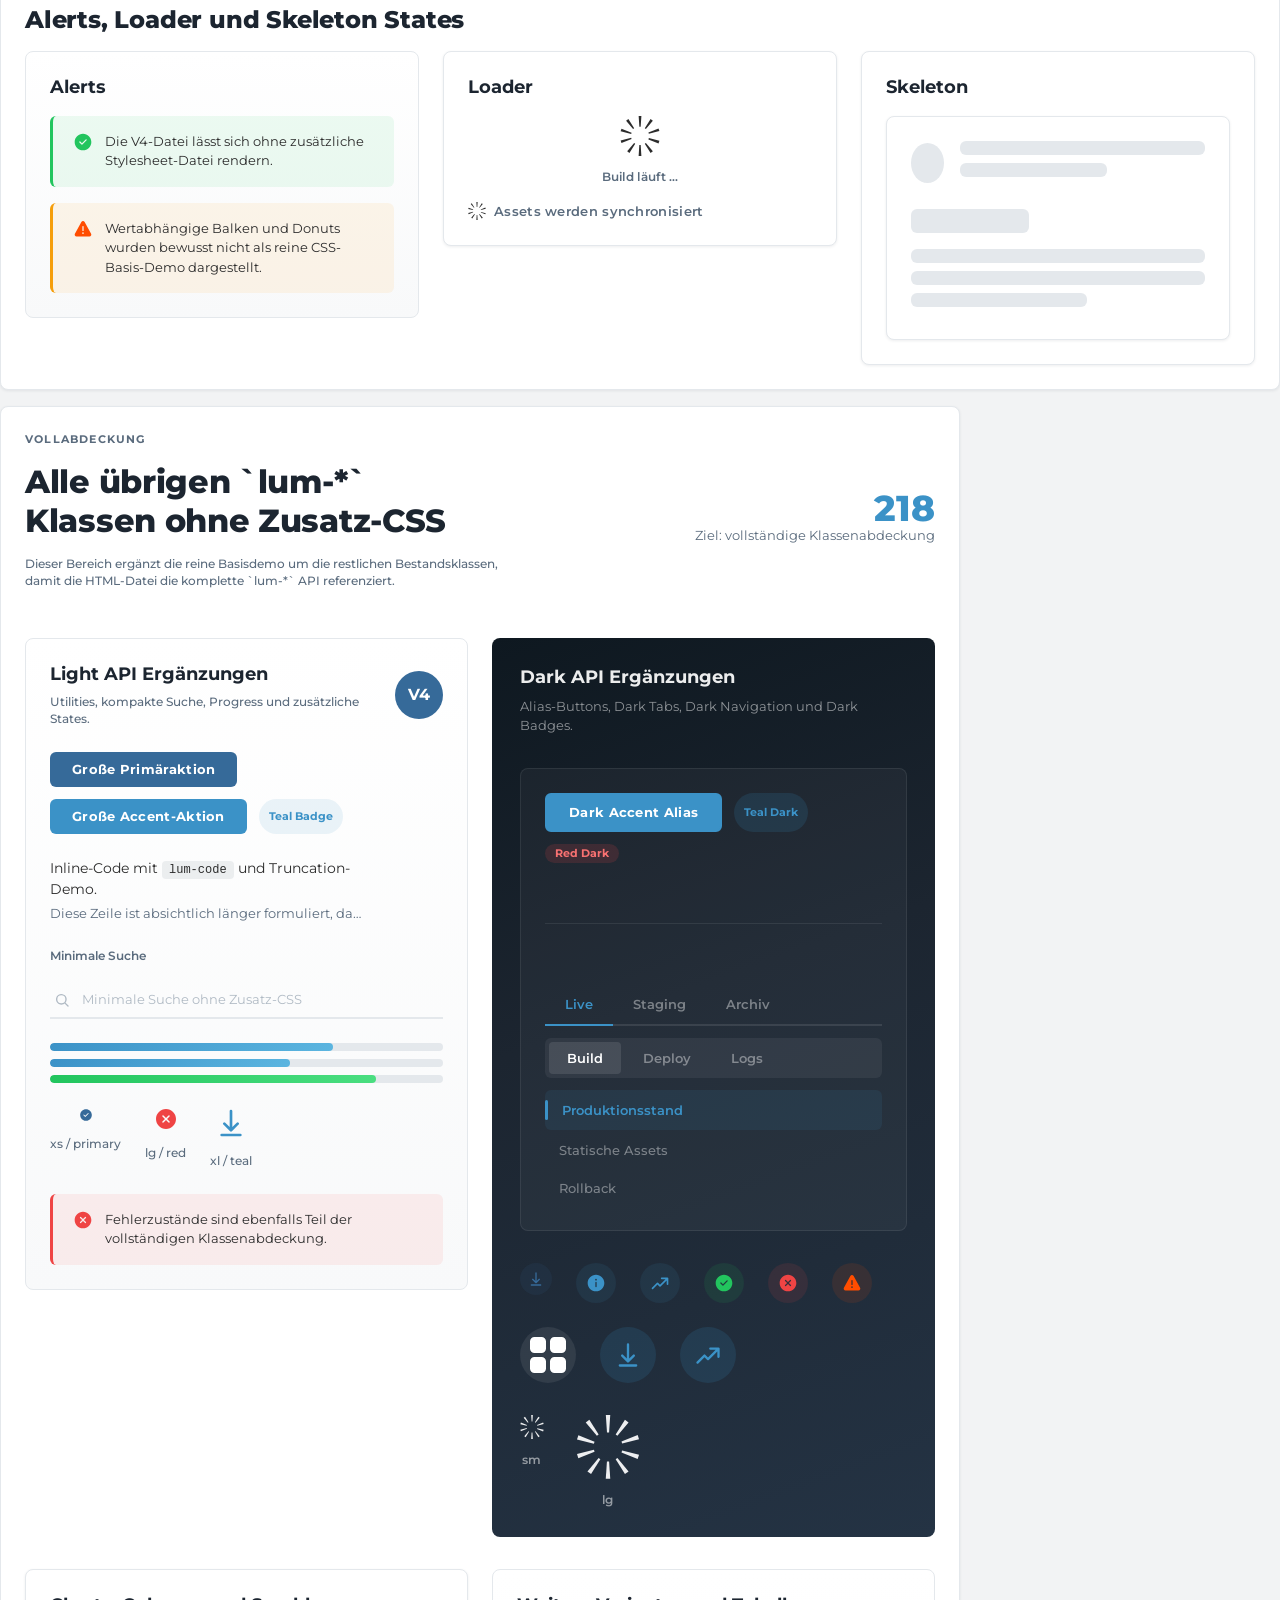
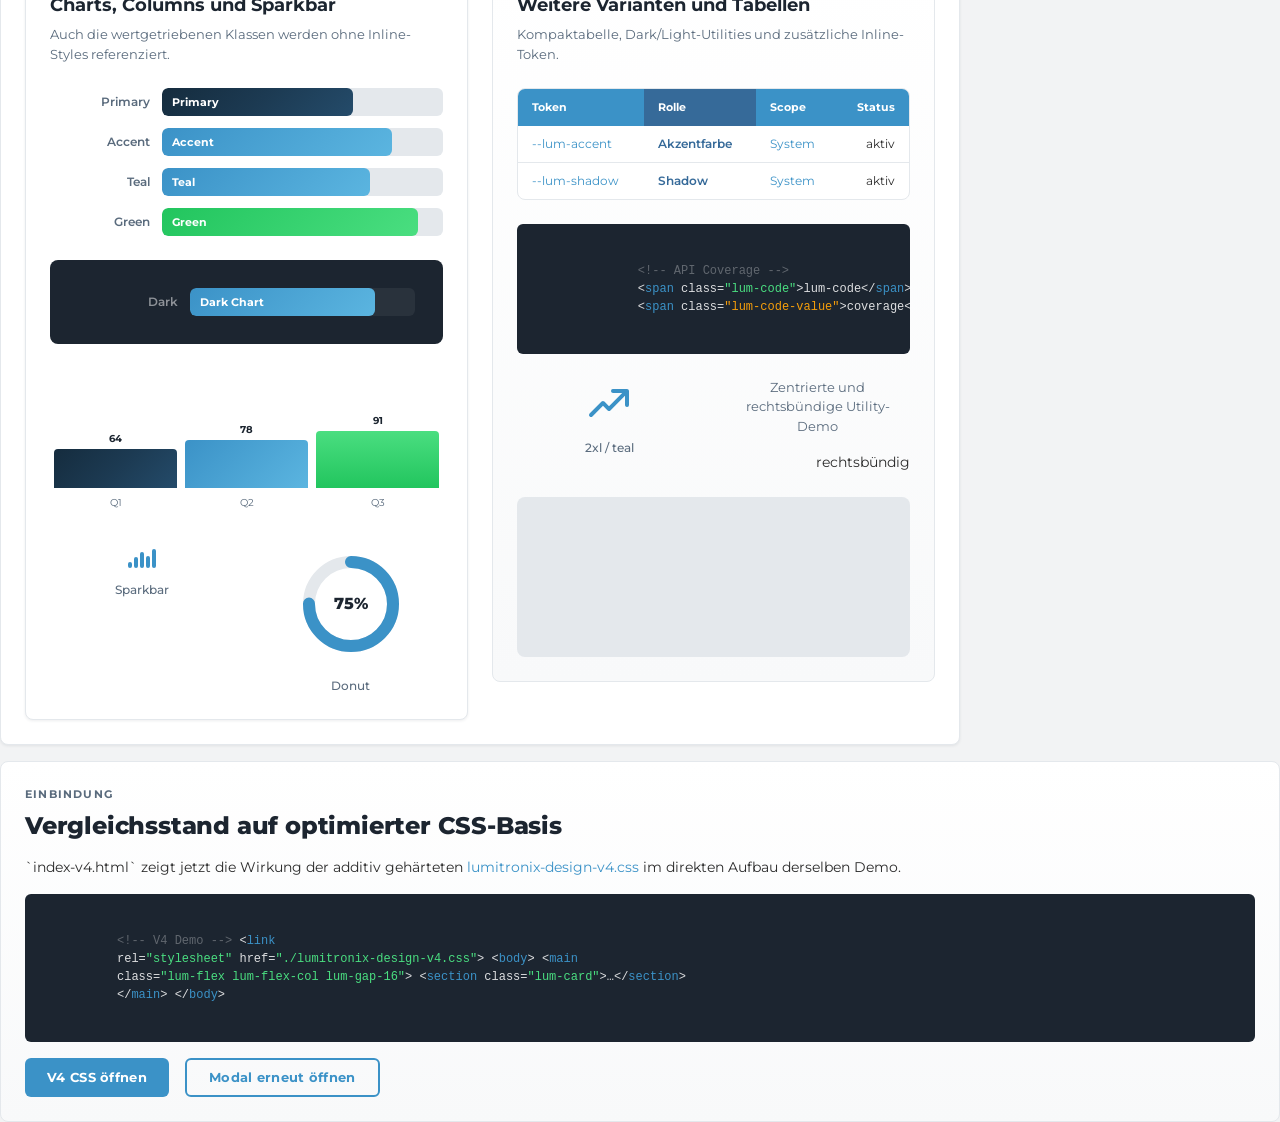
==== commit 3428d7b5: "fix: refine v4 hero copy" ====
--- a/index-v4.html
+++ b/index-v4.html
@@ -26,14 +26,15 @@
             <span class="current">V4</span>
           </nav>
 
-          <p class="lum-overline lum-mt-24">LUMITRONIX Design System</p>
-          <h1 class="lum-display lum-mt-8">
-            V4 Demo mit optimierter `lumitronix-design-v4.css`
-          </h1>
+          <p class="lum-overline lum-mt-24">
+            LUMITRONIX Design System · V4 Vergleich
+          </p>
+          <h1 class="lum-display lum-mt-8">V4 Vergleichsstand</h1>
           <p class="lum-body lum-mt-24">
-            Diese Demo verwendet bewusst nur die bestehende produktive
-            Stylesheet-Datei, vorhandene `lum-*` Klassen und sauberes HTML.
-            Keine zusätzliche Demo-CSS, keine Inline-Styles.
+            Dieselbe Demo läuft hier auf der additiv gehärteten
+            <code class="lum-code">lumitronix-design-v4.css</code>, damit du
+            direkt siehst, was sich gegenüber der produktiven Basis wirklich
+            verbessert.
           </p>
 
           <div class="lum-flex lum-flex-wrap lum-gap-16 lum-mt-24">
--- a/lumitronix-design-v4.css
+++ b/lumitronix-design-v4.css
@@ -2351,22 +2351,37 @@
 .lum-dark-bg .lum-card .lum-body-sm,
 .lum-dark-bg .lum-card .lum-caption,
 .lum-dark-bg .lum-card .lum-overline,
+.lum-dark-bg .lum-card .lum-code,
 .lum-dark-bg .lum-card-gradient .lum-body-sm,
 .lum-dark-bg .lum-card-gradient .lum-caption,
 .lum-dark-bg .lum-card-gradient .lum-overline,
+.lum-dark-bg .lum-card-gradient .lum-code,
 .lum-dark-bg-gradient .lum-card .lum-body-sm,
 .lum-dark-bg-gradient .lum-card .lum-caption,
 .lum-dark-bg-gradient .lum-card .lum-overline,
+.lum-dark-bg-gradient .lum-card .lum-code,
 .lum-dark-bg-gradient .lum-card-gradient .lum-body-sm,
 .lum-dark-bg-gradient .lum-card-gradient .lum-caption,
 .lum-dark-bg-gradient .lum-card-gradient .lum-overline,
+.lum-dark-bg-gradient .lum-card-gradient .lum-code,
 .lum-hero-bg .lum-card .lum-body-sm,
 .lum-hero-bg .lum-card .lum-caption,
 .lum-hero-bg .lum-card .lum-overline,
+.lum-hero-bg .lum-card .lum-code,
 .lum-hero-bg .lum-card-gradient .lum-body-sm,
 .lum-hero-bg .lum-card-gradient .lum-caption,
-.lum-hero-bg .lum-card-gradient .lum-overline {
+.lum-hero-bg .lum-card-gradient .lum-overline,
+.lum-hero-bg .lum-card-gradient .lum-code {
   color: var(--lum-gray);
+}
+
+.lum-dark-bg .lum-card .lum-code,
+.lum-dark-bg .lum-card-gradient .lum-code,
+.lum-dark-bg-gradient .lum-card .lum-code,
+.lum-dark-bg-gradient .lum-card-gradient .lum-code,
+.lum-hero-bg .lum-card .lum-code,
+.lum-hero-bg .lum-card-gradient .lum-code {
+  background: rgba(21, 44, 62, 0.07);
 }
 
 .lum-icon-circle > svg {
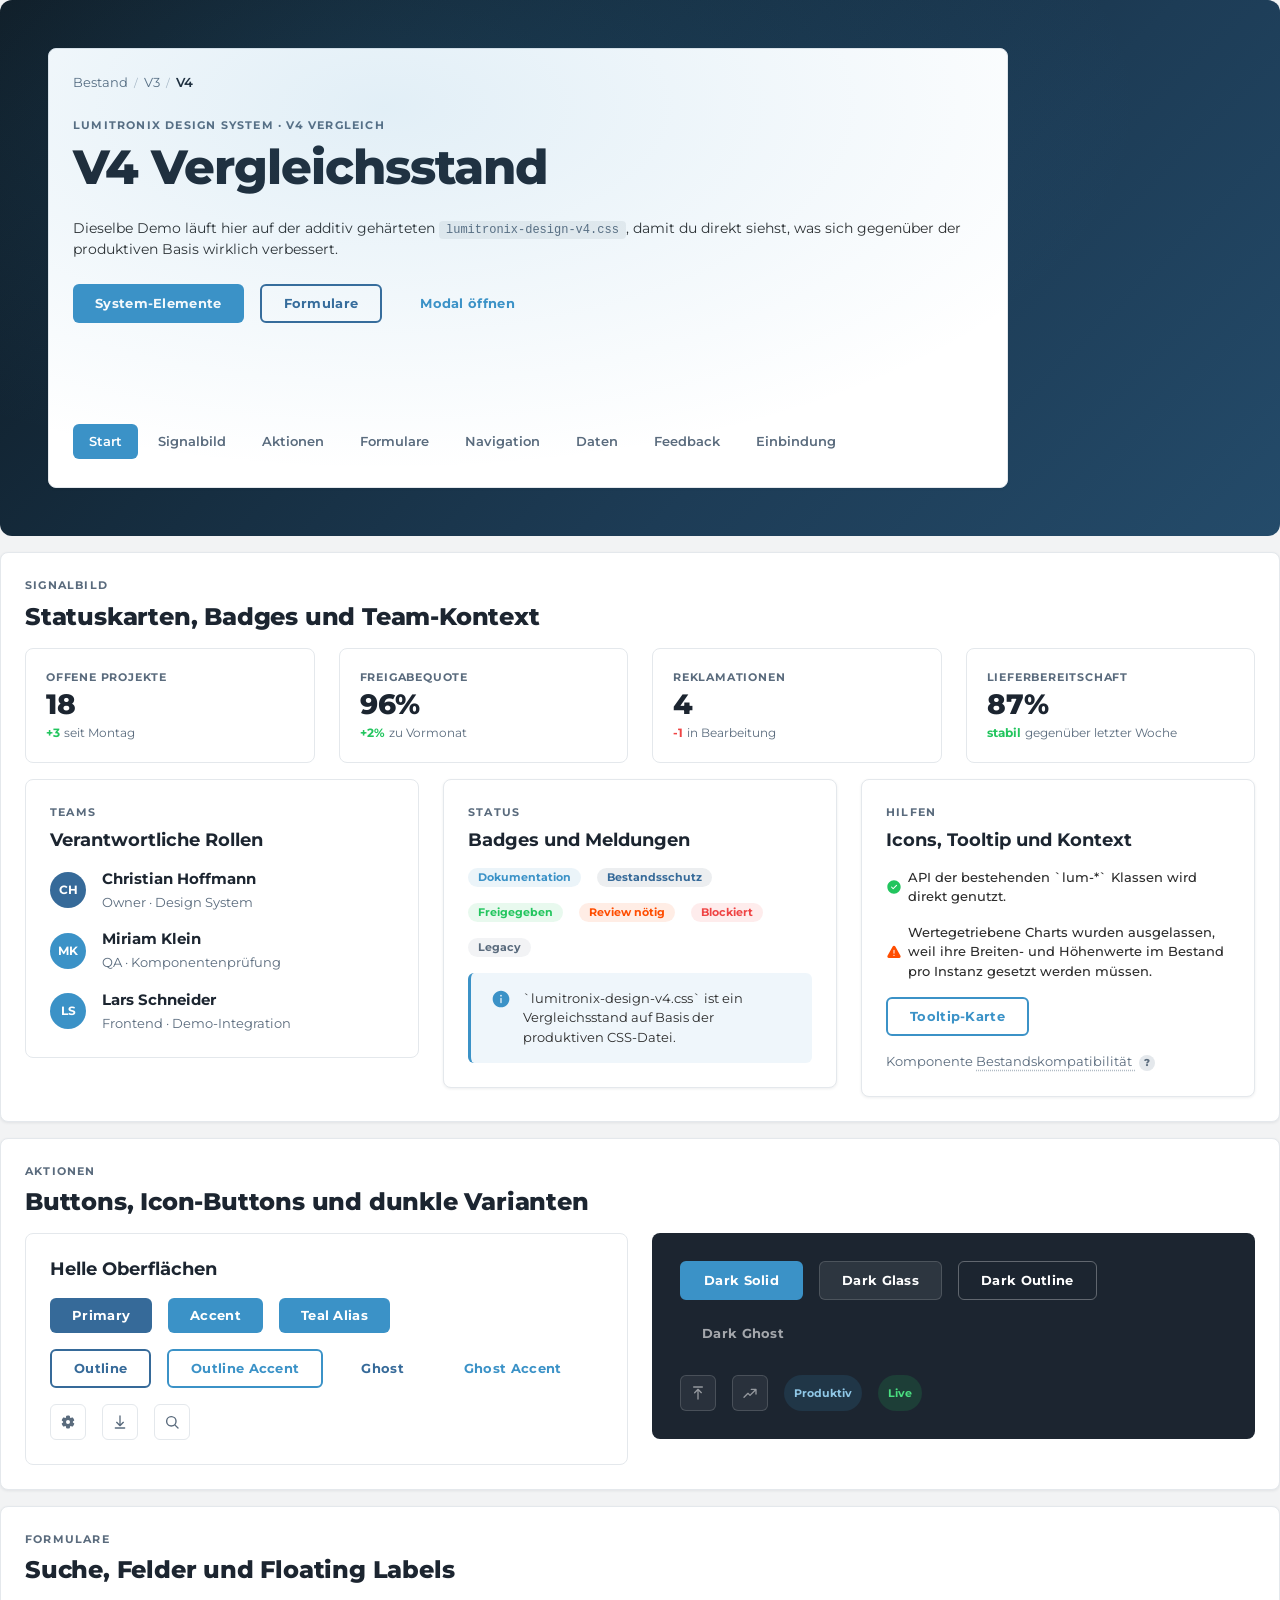
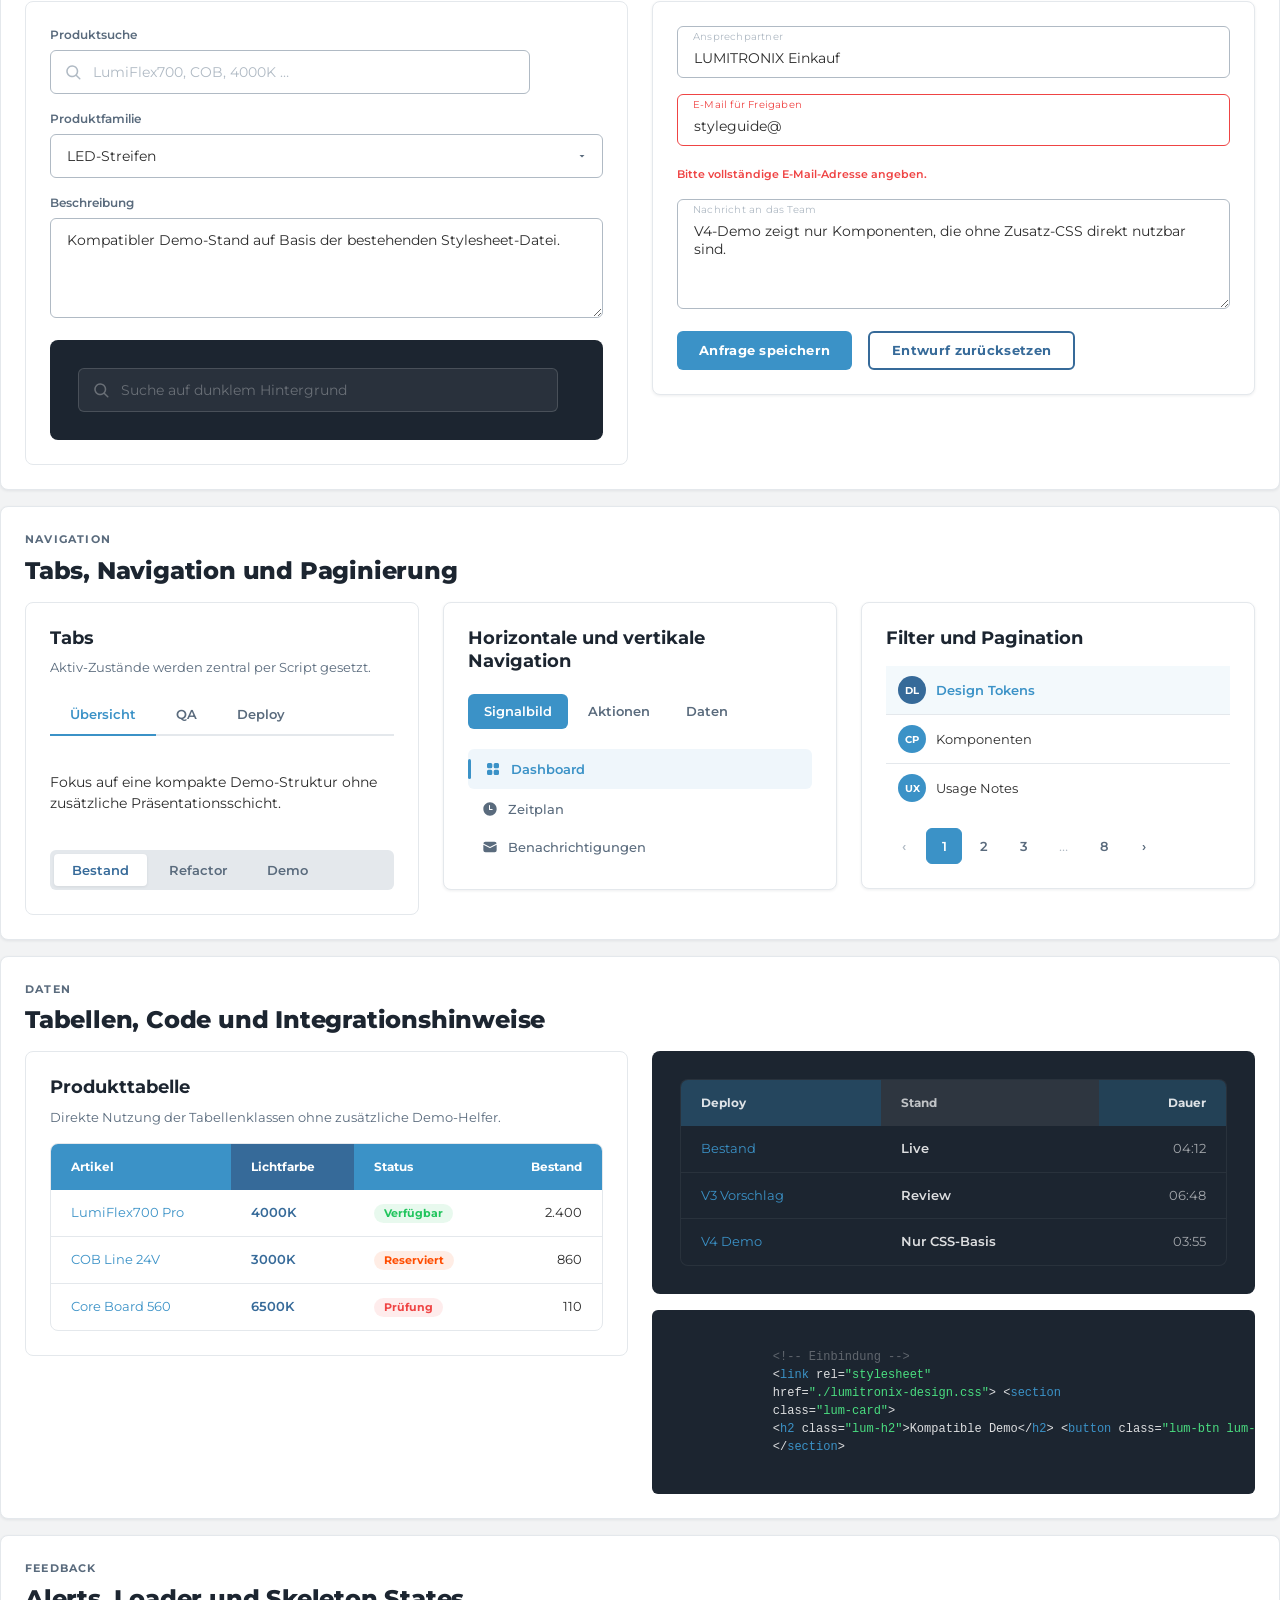
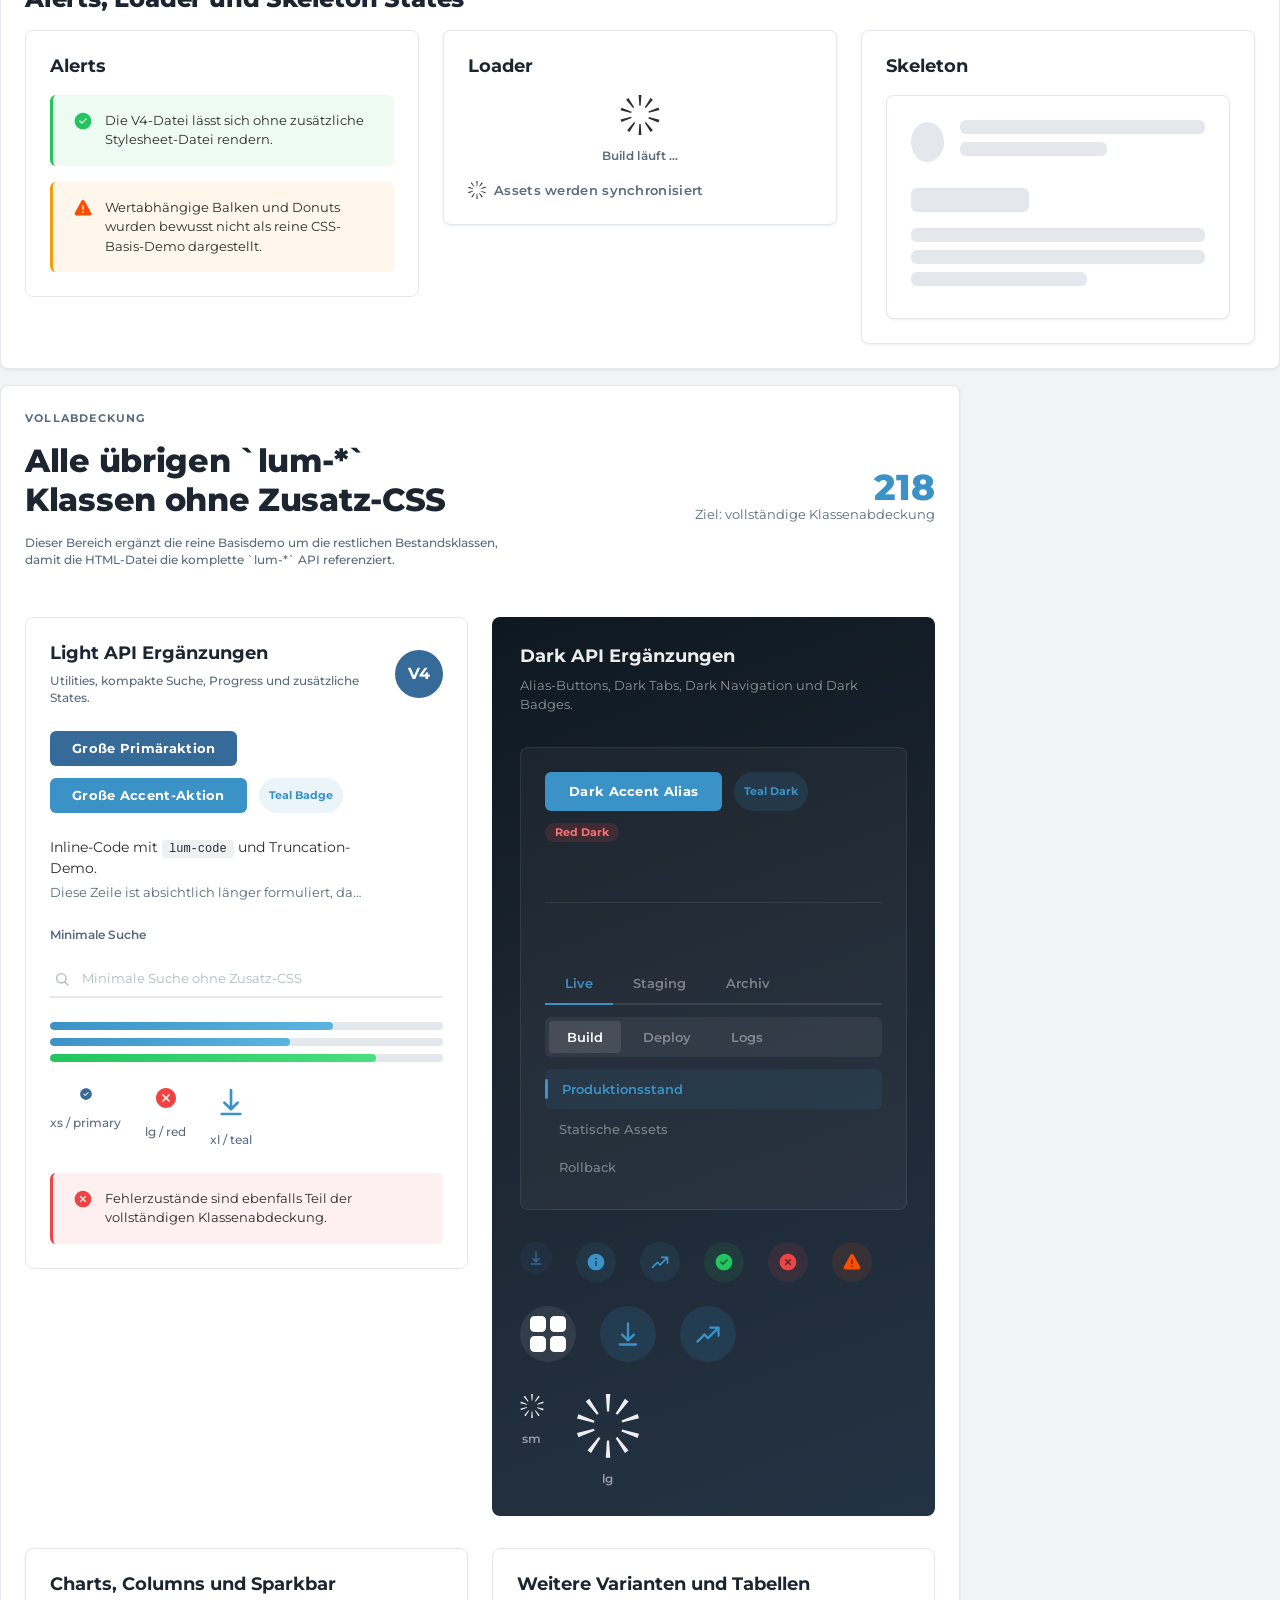
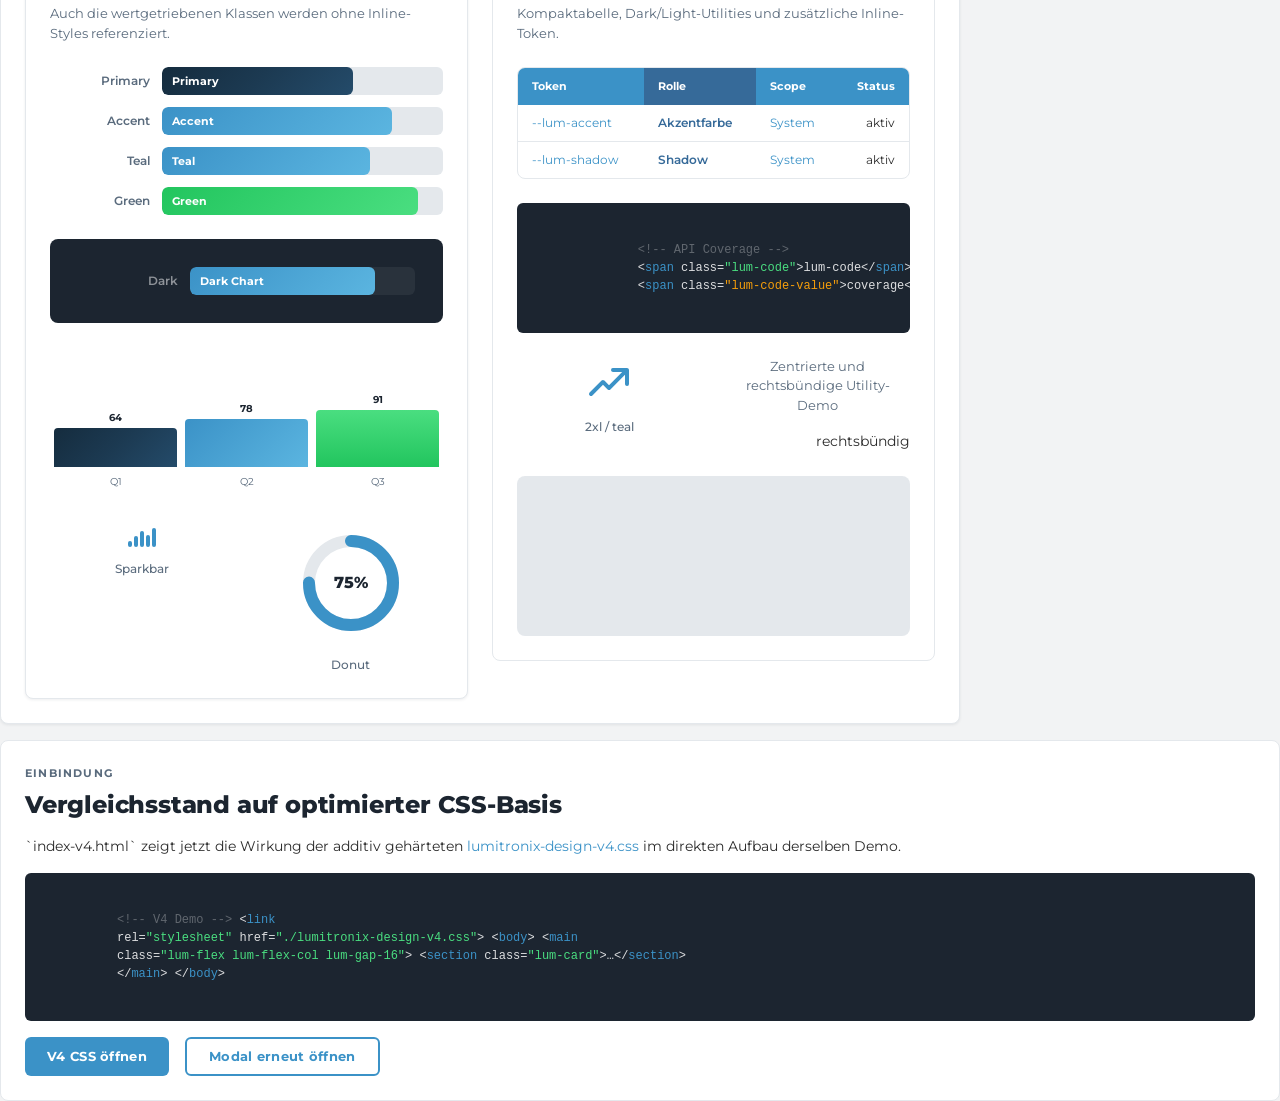
==== commit d3b14a53: "fix: remove light gradients and wrap hero navigation" ====
--- a/index-v4.html
+++ b/index-v4.html
@@ -17,7 +17,7 @@
   <body>
     <main class="lum-flex lum-flex-col lum-gap-16">
       <section id="start" class="lum-hero-bg">
-        <div class="lum-card lum-max-w-lg">
+        <div class="lum-card lum-max-w-xl">
           <nav class="lum-breadcrumbs" aria-label="Kontext">
             <a href="./index.html">Bestand</a>
             <span class="sep">/</span>
--- a/lumitronix-design-v4.css
+++ b/lumitronix-design-v4.css
@@ -61,8 +61,8 @@
     #1d3c56 65%,
     #244b6a 100%
   );
-  --lum-grad-subtle: linear-gradient(180deg, #f2f3f4 0%, #e4e8ec 100%);
-  --lum-grad-card: linear-gradient(180deg, #ffffff 0%, #f8f9fa 100%);
+  --lum-grad-subtle: #f2f3f4;
+  --lum-grad-card: #ffffff;
   --lum-grad-glow: radial-gradient(
     ellipse at 30% 20%,
     rgba(59, 146, 199, 0.15) 0%,
@@ -943,7 +943,7 @@
   padding: 24px;
 }
 .lum-card-gradient {
-  background: var(--lum-grad-card);
+  background: var(--lum-white);
   border: 1px solid var(--lum-light);
   border-radius: var(--lum-radius-md);
   padding: 24px;
@@ -1992,6 +1992,8 @@
   display: flex;
   gap: 4px;
   padding: 4px 0;
+  flex-wrap: wrap;
+  row-gap: 8px;
 }
 .lum-nav-h a,
 .lum-nav-h button {
@@ -2090,12 +2092,17 @@
   padding: 10px 12px;
   font-size: 13px;
   color: var(--lum-text);
+  border: none;
   border-bottom: 1px solid var(--lum-light);
   cursor: pointer;
   transition: background 0.15s;
   display: flex;
   align-items: center;
   gap: 10px;
+  width: 100%;
+  background: transparent;
+  text-align: left;
+  font-family: inherit;
 }
 .lum-filter-item:last-child {
   border-bottom: none;
